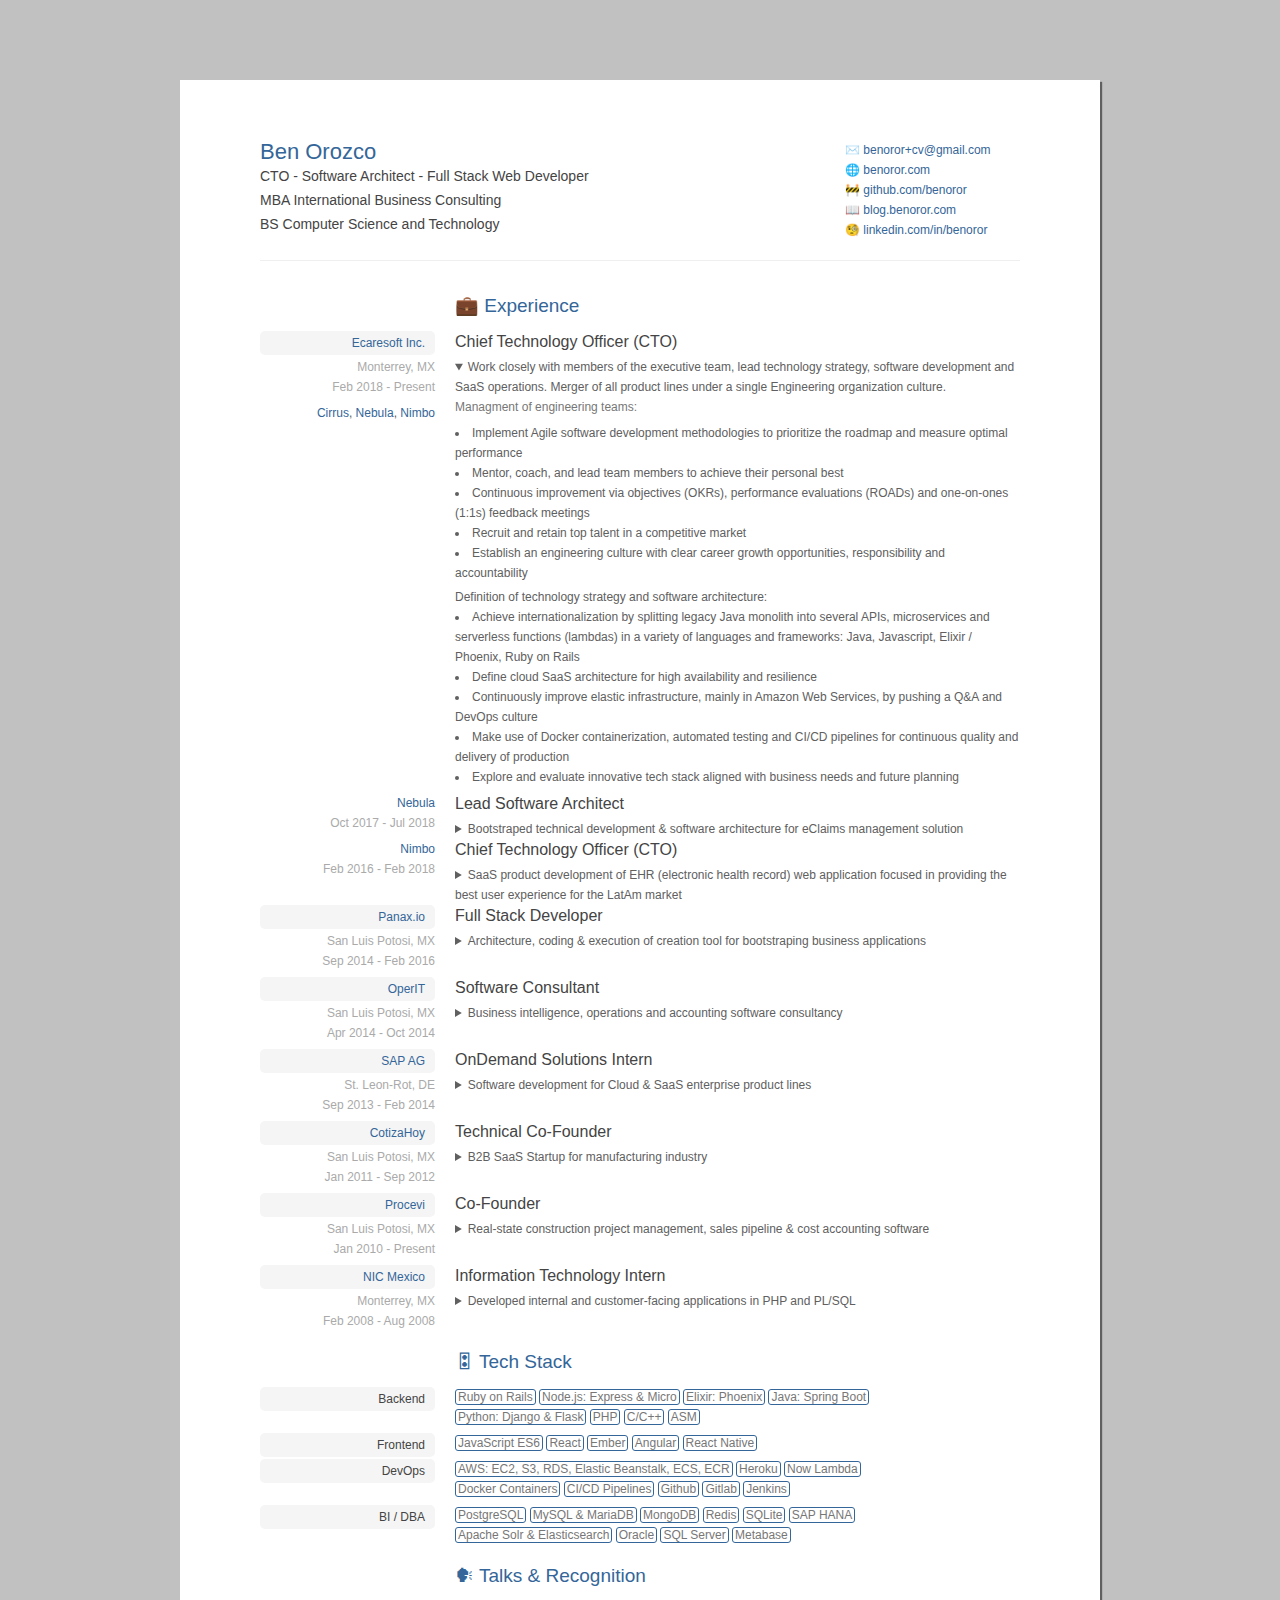
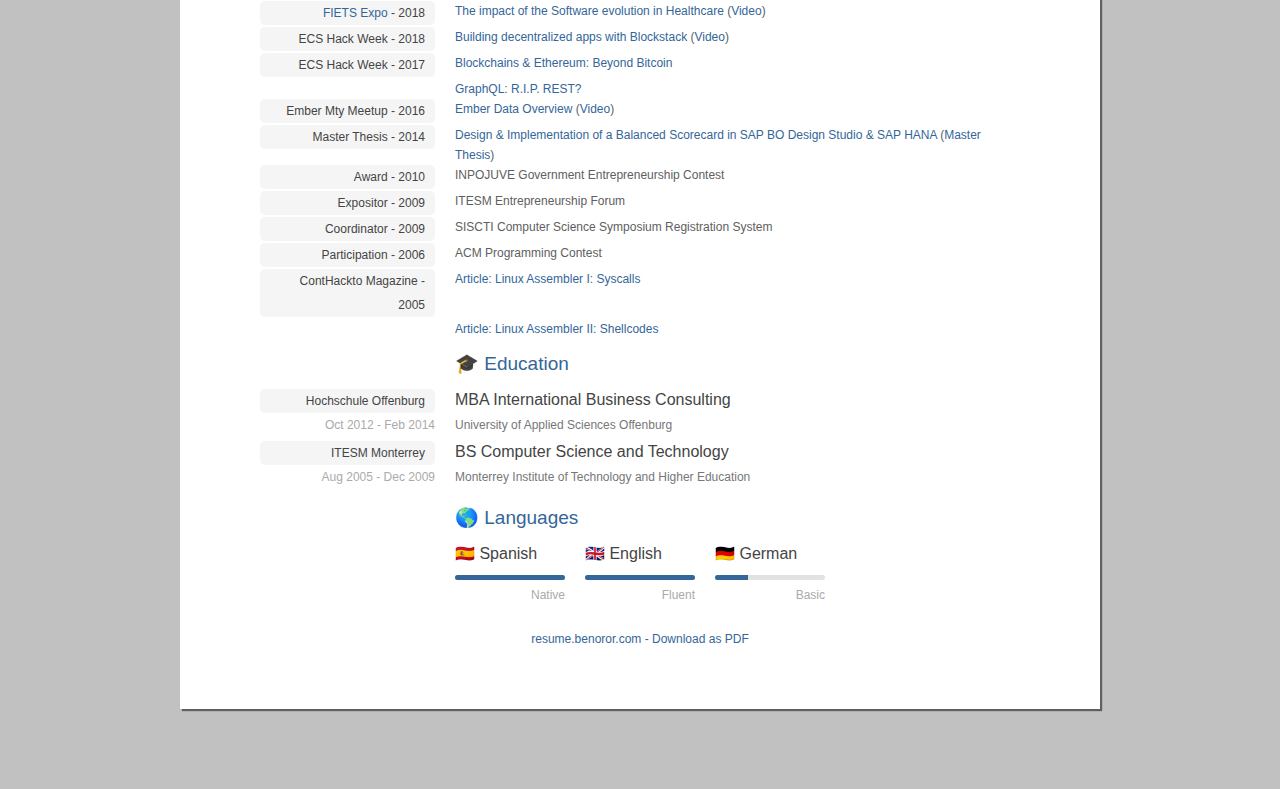
==== index.html @ 9b1556fb "Update: Add Tech Stack" ====
<!DOCTYPE html>
<html lang="en">
	<head>
		<meta charset="utf-8">
		<meta name="viewport" content="width=device-width, initial-scale=1, maximum-scale=1" />
		<meta name="Description" content="Ben Orozco Resume / CV - cv.benoror.com - benoror@gmail.com - BS Computer Science and Technology - MBA International Business Consulting" />
		<meta name="Keywords"    content="Ben Orozco Resume / CV - cv.benoror.com - benoror@gmail.com - BS Computer Science and Technology - MBA International Business Consulting" />
		<title>Ben Orozco</title>
		<link rel="shortcut icon" href="favicon.ico" />
		<link type="text/css" href="base.css" rel="stylesheet" media="all" />
		<link type="text/css" href="grid.css" rel="stylesheet" media="all" />
		<link type="text/css" href="layout.css" rel="stylesheet" media="all" />
    <link href="https://fonts.googleapis.com/css?family=Roboto" rel="stylesheet">
	</head>
	<body>
		<div class="wrap">
			<div class="content">
				<div class="row">
					<div class="span9">
						<h2 class="logo"> <a href="http://cv.benoror.com">Ben Orozco</a> </h2>
						<h5 class="logo">CTO - Software Architect - Full Stack Web Developer</h5>
						<h5 class="logo">MBA International Business Consulting </h5>
						<h5 class="logo">BS Computer Science and Technology</h5>
					</div>
					<div class="span3">
						<ul class="contact-info hide-on-phone fixed">
              <!--<li><span class="icon icon-map-marker"></span>Paseo Campestre 101, 78151 SLP, MX</li>-->
              <!--<li><span class="icon icon-bullhorn"></span><a href="tel:+52-444-113-5407">+52 (444) 113 5407</a></li>-->
              <li>✉️ <a href="mailto:benoror+cv@gmail.com">benoror+cv@gmail.com</a></li>
              <li>🌐 <a href="http://www.benoror.com">benoror.com</a></li>
              <!-- <li><span class="icon icon-facetime-video"></span><a href="skype:benoror86">benoror86</a></li> -->
              <li>🚧 <a href="https://github.com/benoror">github.com/benoror</a></li>
              <li>📖 <a href="http://blog.benoror.com">blog.benoror.com</a></li>
              <li>🧐 <a href="http://linkedin.com/in/benoror">linkedin.com/in/benoror</a></li>
              <!-- <li><span class="icon icon-play"></span><a href="https://www.livecoding.tv/benoror">livecoding.tv/benoror</a></li> -->
              <!-- <li><span class="icon icon-retweet"></span><a href="https://www.twitter.com/benoror">twitter.com/benoror</a></li> -->
						</ul>
					</div>
					<div class="span2">
						<!-- <img class="self-picture" src="Foto_CV_medium_BlueTie.jpg" alt="self-picture" /> -->
					</div>
				</div>
				<!-- <div class="row">
					<div class="span12">
						<h2 class="cv-profile">BS Computer Science engineer as web developer, database administration, business intelligence. SAP certified on SAP HANA and Cloud technologies. MBA in International Business Consulting. Entrepreneur on a handful of ideas into web apps, on my own or with partners. Experienced in construction project management for the residential market in México.</h2>
					</div>
				</div> -->

        <div class="hr hide-on-phone"></div>

				<!--
					PROFESSIONAL EXPERIENCE
				-->

				<div class="row">
					<div class="span3">&nbsp;</div>
					<div class="span9">
						<h3 class="cv-section-title">💼 Experience</h3>
					</div>
				</div>

        <div class="row">
          <div class="span3 cv-item-description">
            <h6><a href="http://www.ecaresoft.com/">Ecaresoft Inc.</a></h6>
            <p>
              <span class="mute">Monterrey, MX</span><br/>
              <span class="mute">Feb 2018 - Present</span><br/>
            </p>
            <a href="https://www.getcirrus.com/en">Cirrus</a>,
            <a href="https://www.usenebula.com/">Nebula</a>,
            <a href="http://www.nimbo-x.com/">Nimbo</a>
          </div>
          <div class="span9 cv-item-details">
            <h4>Chief Technology Officer (CTO)</h4>
            <details open>
              <summary>
                Work closely with members of the executive team, lead technology strategy, software development and SaaS operations.
                Merger of all product lines under a single Engineering organization culture.
              </summary>
              <p>
                Managment of engineering teams:
                <ul>
                  <li>Implement Agile software development methodologies to prioritize the roadmap and measure optimal performance</li>
                  <li>Mentor, coach, and lead team members to achieve their personal best</li>
                  <li>Continuous improvement via objectives (OKRs), performance evaluations (ROADs) and one-on-ones (1:1s) feedback meetings</li>
                  <li>Recruit and retain top talent in a competitive market</li>
                  <li>Establish an engineering culture with clear career growth opportunities, responsibility and accountability</li>
                </ul>
                Definition of technology strategy and software architecture:
                <ul>
                  <li>Achieve internationalization by splitting legacy Java monolith into several APIs, microservices and serverless functions (lambdas) in a variety of languages and frameworks: Java, Javascript, Elixir / Phoenix, Ruby on Rails</li>
                  <li>Define cloud SaaS architecture for high availability and resilience</li>
                  <li>Continuously improve elastic infrastructure, mainly in Amazon Web Services, by pushing a Q&A and DevOps culture</li>
                  <li>Make use of Docker containerization, automated testing and CI/CD pipelines for continuous quality and delivery of production</li>
                  <li>Explore and evaluate innovative tech stack aligned with business needs and future planning</li>
                </ul>
              </p>
            </details>
          </div>
        </div>

        <div class="row">
          <div class="span3 cv-item-description">
            <a href="https://www.usenebula.com/">Nebula</a><br/>
            <p>
              <span class="mute">Oct 2017 - Jul 2018</span><br/>
            </p>
          </div>
          <div class="span9 cv-item-details">
            <h4>Lead Software Architect</h4>
            <details>
              <summary>Bootstraped technical development & software architecture for eClaims management solution</summary>
              <p>
                <ul>
                  <li>Elixir / Phoenix development</li>
                  <li>Microservices oriented architecture</li>
                  <li>Amazon Web Services DevOps and infraestructure (Elastic Beanstalk)</li>
                </ul>
              </p>
            </details>
          </div>
        </div>

        <div class="row">
          <div class="span3 cv-item-description">
            <a href="http://www.nimbo-x.com/">Nimbo</a>
            <p>
              <span class="mute">Feb 2016 - Feb 2018</span><br/>
            </p>
          </div>
          <div class="span9 cv-item-details">
            <h4>Chief Technology Officer (CTO)</h4>
            <details>
              <summary>SaaS product development of EHR (electronic health record) web application focused in providing the best user experience for the LatAm market</summary>
              <p>
                <ul>
                  <li>Performant &amp; robust multi-client backend written in Ruby on Rails</li>
                  <li>UX-driven client-side frontend (SPA) written in EmberJS</li>
                  <li>Managing, growing, coaching the Development Team</li>
                  <ul>
                    <li>Agile development workflow &amp; best practices</li>
                    <li>Lean Kanban development methodology</li>
                    <li>Maintaining a high-energy, high-"cadence" environment in the dev team</li>
                  </ul>
                  <li>Software Architecture definition</li>
                  <ul>
                    <li>Defining and scaling software architecture &amp; tech stack.</li>
                    <li>Ensuring SaaS product availability/uptime</li>
                  </ul>
                  <li>Succesfully implemented &amp; deployed fault-tolerant API-based microservices</li>
                  <ul>
                    <li>Solr search optimization engine</li>
                    <li>Prescription drugs interactions engine based on Wolters Kluwer's Medi-Span®</li>
                    <li>AI prediction engine for diagnostics &amp; treatments based on Tensorflow</li>
                  </ul>
                </ul>
              </p>
            </details>
          </div>
        </div>

        <div class="row">
          <div class="span3 cv-item-description">
            <h6><a href="http://panax.io/">Panax.io</a></h6>
            <p>
              <span class="mute">San Luis Potosi, MX</span><br/>
              <span class="mute">Sep 2014 - Feb 2016</span>
            </p>
          </div>
          <div class="span9 cv-item-details">
            <h4>Full Stack Developer</h4>
            <details>
              <summary>Architecture, coding & execution of creation tool for bootstraping business applications</summary>
              <p>Architecture, coding & execution of JavaScript Application consuming PanaxDB underlying technology, using Express.js (Node.js) in the backend and AngularJS in the frontend, integrating diverse fullstack technologies.</p>
            </details>
          </div>
        </div>

				<div class="row">
					<div class="span3 cv-item-description">
						<h6><a href="http://www.servicesinit.com/">OperIT</a></h6>
						<p>
							<span class="mute">San Luis Potosi, MX</span><br/>
              <span class="mute">Apr 2014 - Oct 2014</span><br/>
						</p>
					</div>
					<div class="span9 cv-item-details">
						<h4>Software Consultant</h4>
            <details>
              <summary>Business intelligence, operations and accounting software consultancy</summary>
              <p>Worked with US companies to perform ETL & data migration processes, business intelligence, ERP management, software extensibility, audit, support & maintenance</p>
            </details>
					</div>
				</div>

				<div class="row">
					<div class="span3 cv-item-description">
						<h6><a href="http://www.sap.com/">SAP AG</a></h6>
						<p>
							<span class="mute">St. Leon-Rot, DE</span><br/>
              <span class="mute">Sep 2013 - Feb 2014</span><br/>
						</p>
					</div>
					<div class="span9 cv-item-details">
						<h4>OnDemand Solutions Intern</h4>
            <details>
              <summary>Software development for Cloud & SaaS enterprise product lines</summary>
              <p>Member of Supportability SCRUM team.</p>
              <p>Frontend and server-side (HANA) development with JavaScript. Also wrote MBA thesis on SAP BI tools.</p>
              <p>Certifications: SAP Certified Business Associate with SAP ERP 6.0 - Software Development on SAP HANA Cloud Platform - In-Memory Database Management</p>
            </details>
					</div>
				</div>

				<div class="row">
					<div class="span3 cv-item-description">
						<h6><a href="http://www.cotizahoy.com/">CotizaHoy</a></h6>
						<p>
              <span class="mute">San Luis Potosi, MX</span><br/>
              <span class="mute">Jan 2011 - Sep 2012</span><br/>
						</p>
					</div>
					<div class="span9 cv-item-details">
						<h4>Technical Co-Founder</h4>
            <details>
              <summary>B2B SaaS Startup for manufacturing industry</summary>
              <p>B2B quotation platform for the local industries, mainly steel & car manufacturing. Developed on RubyOnRails, MySQL database, Heroku cloud</p>
            </details>
					</div>
				</div>

				<div class="row">
					<div class="span3 cv-item-description">
						<h6><a href="http://www.procevi.com/">Procevi</a></h6>
						<p>
              <span class="mute">San Luis Potosi, MX</span><br/>
							<span class="mute">Jan 2010 - Present</span><br/>
						</p>
					</div>
					<div class="span9 cv-item-details">
						<h4>Co-Founder</h4>
            <details>
              <summary>Real-state construction project management, sales pipeline & cost accounting software</summary>
              <p>ERP development, digital marketing, construction project management, supply chain, controlling, mortgages counseling</p>
            </details>
					</div>
				</div>

				<div class="row">
					<div class="span3 cv-item-description">
						<h6><a href="http://www.nicmexico.mx/">NIC Mexico</a></h6>
						<p>
              <span class="mute">Monterrey, MX</span><br/>
							<span class="mute">Feb 2008 - Aug 2008</span><br/>
						</p>
					</div>
					<div class="span9 cv-item-details">
						<h4>Information Technology Intern</h4>
            <details>
              <summary>Developed internal and customer-facing applications in PHP and PL/SQL</summary>
              <p>Collaborating with IT team, developed internal and customer-facing applications with PHP and PL/SQL, working with a handful of databases (Oracle, MySQL) and supporting managers with useful business information</p>
            </details>
					</div>
				</div>


				<!--
					CERTIFICATIONS
				-->

				<!-- <div class="row"> -->
				<!--   <div class="span3">&nbsp;</div> -->
				<!--   <div class="span9"> -->
				<!--     <h3 class="cv-section-title">Certifications</h3> -->
				<!--   </div> -->
				<!-- </div> -->

				<!-- <div class="row"> -->
				<!--   <div class="span3 cv-item-description"> -->
				<!--     <h6>C_TERP10_65</h6> -->
				<!--   </div> -->
				<!--   <div class="span9 cv-item-details"> -->
				<!--     <h4>SAP Certified Business Associate with SAP ERP 6.0</h4> -->
				<!--   </div> -->
				<!-- </div> -->

				<!--<div class="row">
					<div class="span3 cv-item-description">
						<h6>SUITE_HANA</h6>
					</div>
					<div class="span9 cv-item-details">
						<h4>SAP Business Suite powered by SAP HANA</h4>
					</div>
				</div>-->

				<!-- <div class="row"> -->
				<!--   <div class="span3 cv-item-description"> -->
				<!--     <h6>HANA_DEV</h6> -->
				<!--   </div> -->
				<!--   <div class="span9 cv-item-details"> -->
				<!--     <h4>Software Development on SAP HANA</h4> -->
				<!--   </div> -->
				<!-- </div> -->
				<!-- <div class="row"> -->
				<!--   <div class="span3 cv-item-description"> -->
				<!--     <h6>HANA_CLOUD</h6> -->
				<!--   </div> -->
				<!--   <div class="span9 cv-item-details"> -->
				<!--     <h4>SAP HANA Cloud Platform</h4> -->
				<!--   </div> -->
				<!-- </div> -->
				<!-- <div class="row"> -->
				<!--   <div class="span3 cv-item-description"> -->
				<!--     <h6>INMEMORY_DB</h6> -->
				<!--   </div> -->
				<!--   <div class="span9 cv-item-details"> -->
				<!--     <h4>In-Memory Database Management</h4> -->
				<!--   </div> -->
				<!-- </div> -->

		<!--   </div> -->
		<!-- </div> -->
		<!-- <div class="wrap"> -->
		<!--   <div class="content"> -->

				<!--
					TECHNICAL SKILLS
				-->

				<div class="row">
					<div class="span3">&nbsp;</div>
					<div class="span9">
						<h3 class="cv-section-title">🎛 Tech Stack</h3>
					</div>
				</div>

				<div class="row">
					<div class="span3 cv-item-description">
						<h6>Backend</h6>
					</div>
					<div class="span9 cv-item-details">
						<p>
              <span class="highlight">Ruby on Rails</span>
              <span class="highlight">Node.js: Express &amp; Micro</span>
              <span class="highlight">Elixir: Phoenix</span>
              <span class="highlight">Java: Spring Boot</span>
              <br />
              <span class="highlight">Python: Django &amp; Flask</span>
              <span class="highlight">PHP</span>
              <span class="highlight">C/C++</span>
              <span class="highlight">ASM</span>
            </p>
					</div>
				</div>

				<div class="row">
					<div class="span3 cv-item-description">
						<h6>Frontend</h6>
					</div>
					<div class="span9 cv-item-details">
						<p>
              <span class="highlight">JavaScript ES6</span>
              <span class="highlight">React</span>
              <span class="highlight">Ember</span>
              <span class="highlight">Angular</span>
              <span class="highlight">React Native</span>
            </p>
					</div>
				</div>

				<div class="row">
					<div class="span3 cv-item-description">
						<h6>DevOps</h6>
					</div>
					<div class="span9 cv-item-details">
						<p>
              <span class="highlight">AWS: EC2, S3, RDS, Elastic Beanstalk, ECS, ECR</span>
              <span class="highlight">Heroku</span>
              <span class="highlight">Now Lambda</span>
              <br />
              <span class="highlight">Docker Containers</span>
              <span class="highlight">CI/CD Pipelines</span>
              <span class="highlight">Github</span>
              <span class="highlight">Gitlab</span>
              <span class="highlight">Jenkins</span>
            </p>
					</div>
				</div>

				<div class="row">
					<div class="span3 cv-item-description">
						<h6>BI / DBA</h6>
					</div>
					<div class="span9 cv-item-details">
						<p>
              <span class="highlight">PostgreSQL</span>
              <span class="highlight">MySQL &amp; MariaDB</span>
              <span class="highlight">MongoDB</span>
              <span class="highlight">Redis</span>
              <span class="highlight">SQLite</span>
              <span class="highlight">SAP HANA</span>
              <br />
              <span class="highlight">Apache Solr &amp; Elasticsearch</span>
              <span class="highlight">Oracle</span>
              <span class="highlight">SQL Server</span>
              <span class="highlight">Metabase</span>
            </p>
					</div>
				</div>


				<!-- <div class="row ">
					<div class="span3">&nbsp;</div>
					<div class="span9">
						<br />
						<h3 class="cv-section-title">Skills</h3>
					</div>
				</div>

				<div class="row">
					<div class="span3 cv-item-description">
						<h6>OSes</h6>
					</div>
					<div class="span9">
						<span class="highlight">Windows</span>
						<span class="highlight">Linux</span>
						<span class="highlight">OS X</span>
						<span class="highlight">BSD</span>
						<span class="highlight">Android</span>
						<span class="highlight">iOS</span>
					</div>
				</div>
				<div class="row">
					<div class="span3 cv-item-description">
						<h6>XML</h6>
					</div>
					<div class="span9">
						<span class="highlight">XPath</span>
						<span class="highlight">XSLT</span>
						<span class="highlight">XSD</span>
						<span class="highlight">XQuery</span>
					</div>
				</div>
				<div class="row">
					<div class="span3 cv-item-description">
						<h6>Tools</h6>
					</div>
					<div class="span9">
						<span class="highlight">Git</span>
						<span class="highlight">Vim</span>
						<span class="highlight">Sublime</span>
						<span class="highlight">Eclipse</span>
						<span class="highlight">Visual.NET</span>
						<span class="highlight">JUnit</span>
						<span class="highlight">JIRA</span>
					</div>
				</div>
				<div class="row">
					<div class="span3 cv-item-description">
						<h6>SAP</h6>
					</div>
					<div class="span9">
						<span class="highlight">ERP ECC 6.0</span>
						<span class="highlight">HANA</span>
						<span class="highlight">BusinessObjects BI</span>
						<span class="highlight">Business ByDesign</span>
					</div>
				</div>
				<div class="row">
					<div class="span3 cv-item-description">
						<h6>Paradigms</h6>
					</div>
					<div class="span9">
						<span class="highlight">SCRUM</span>
						<span class="highlight">Agile</span>
						<span class="highlight">TDD</span>
						<span class="highlight">BDD</span>
						<span class="highlight">CI</span>
						<span class="highlight">MVC</span>
					</div>
				</div>
				<div class="row">
					<div class="span3 cv-item-description">
						<h6>Other<span3h6>
					</div>
					<div class="span9">
						<span class="highlight">Microsoft Office</span>
						<span class="highlight">Google Apps Scripts</span>
						<span class="highlight">Github</span>
						<span class="highlight">VMWare</span>
						<span class="highlight">Apache</span>
						<span class="highlight">DNS</span>
					</div>
				</div> -->

				<!--
					PORTFOLIO
				-->

				<!-- <div class="row"> -->
				<!--   <div class="span3">&nbsp;</div> -->
				<!--   <div class="span9"> -->
				<!--     <h3 class="cv-section-title">Portfolio</h3> -->
				<!--   </div> -->
				<!-- </div> -->

				<!-- <div class="row"> -->
				<!--   <div class="span3 cv-item-description"> -->
				<!--     <h6>procevi.com - 2011 - 2016</h6> -->
				<!--   </div> -->
				<!--   <div class="span9"> -->
        <!--                                   <span>ERP for financial & project management<br/></span> -->
        <!--                                   <span>Real estate advertising website and Google Apps setup<br/></span> -->
        <!--                                   <span>Landing pages for housing & development projects<br/></span> -->
				<!--   </div> -->
				<!-- </div> -->

				<!-- <div class="row"> -->
				<!--   <div class="span3 cv-item-description"> -->
				<!--     <h6>Panax UI - 2015</h6> -->
				<!--   </div> -->
				<!--   <div class="span9"> -->
				<!--     <span>Full-stack ERP tool written in JavaScript (Node.js, AngularJS), XML (XPath, XSLT), HTML5, CSS. Developed using a Agile SCRUM, integrated with unit tests, versioned with Git.</span> -->
				<!--   </div> -->
				<!-- </div> -->

        <!-- <div class="row"> -->
        <!--   <div class="span3 cv-item-description"> -->
        <!--     <h6>HANA Supportability - 2014</h6> -->
        <!--   </div> -->
        <!--   <div class="span9"> -->
        <!--     <span>Server-side application to provide web services, persistence and data analysis capabilities for reporting incidents, logs and exceptions of HANA applications such as SAP Business Transparency app for Apple® iPad®. Developed in Javascript and SAP HANA in-memory column-based database using a test-driven approach</span> -->
        <!--   </div> -->
        <!-- </div> -->

				<!-- <div class="row"> -->
				<!--   <div class="span3 cv-item-description"> -->
				<!--     <h6>store_4x4supplies - 2010</h6> -->
				<!--   </div> -->
				<!--   <div class="span9"> -->
				<!--     <span>Inventory store management system developed in Ruby on Rails</span> -->
				<!--   </div> -->
				<!-- </div> -->

				<!-- <div class="row"> -->
				<!--   <div class="span3 cv-item-description"> -->
				<!--     <h6>tickets_pension - 2010</h6> -->
				<!--   </div> -->
				<!--   <div class="span9"> -->
				<!--     <span>Parking management and CCTV system developed in VB.net</span> -->
				<!--   </div> -->
				<!-- </div> -->

				<!-- <div class="row"> -->
				<!--   <div class="span3 cv-item-description"> -->
				<!--     <h6>siscti.com - 2009</h6> -->
				<!--   </div> -->
				<!--   <div class="span9"> -->
				<!--     <span>SISCTI assistant registration web app developed in PHP and Ruby on Rails</span> -->
				<!--   </div> -->
				<!-- </div> -->

				<!-- <div class="row"> -->
				<!--   <div class="span3 cv-item-description"> -->
				<!--     <h6>tutoratr.com - 2008</h6> -->
				<!--   </div> -->
				<!--   <div class="span9"> -->
				<!--     <span>Tutor ranking website for Mexican universities developed in PHP and Ruby on Rails</span> -->
				<!--   </div> -->
				<!-- </div> -->

				<!-- <div class="row"> -->
				<!--   <div class="span3 cv-item-description"> -->
				<!--     <h6>factura_salk - 2006</h6> -->
				<!--   </div> -->
				<!--   <div class="span9"> -->
				<!--     <span>Gas span3 invoicing system developed in Visual Basic</span> -->
				<!--   </div> -->
				<!-- </div> -->

				<!-- <div class="row"> -->
				<!--   <div class="span3 cv-item-description"> -->
				<!--     <h6>@rkanoid - 2005</h6> -->
				<!--   </div> -->
				<!--   <div class="span9"> -->
				<!--     <span>Nintendo Gameboy Advance Game Developed in C with custom libraries</span> -->
				<!--   </div> -->
				<!-- </div> -->

				<!--
					Recognition
				-->

				<div class="row">
					<div class="span3">&nbsp;</div>
					<div class="span9">
						<h3 class="cv-section-title">🗣 Talks & Recognition</h3>
					</div>
				</div>

				<div class="row">
					<div class="span3 cv-item-description">
            <h6><a href="http://fiets.mx/">FIETS Expo</a> - 2018</h6>
					</div>
					<div class="span9">
            <a href="https://docs.google.com/presentation/d/1FXGuXHmGeYZS_PDIT9KlvQVDfr6AhLkifOqBvlaoXw8/edit?usp=sharing">The impact of the Software evolution in Healthcare</a>
            (<a href="https://youtu.be/OJasOQlvGYs">Video</a>)
					</div>
				</div>
				<div class="row">
					<div class="span3 cv-item-description">
						<h6>ECS Hack Week - 2018</h6>
					</div>
					<div class="span9">
            <a href="https://docs.google.com/presentation/d/1y3mQibLNdGeQsAWcNJAYusNreznbPwYd0Tk7lnudY94/edit?usp=sharing">Building decentralized apps with Blockstack</a>
            (<a href="https://youtu.be/YoYJ6-mudtk">Video</a>)
					</div>
				</div>
				<div class="row">
					<div class="span3 cv-item-description">
						<h6>ECS Hack Week - 2017</h6>
					</div>
					<div class="span9">
						<a href="https://slides.com/benoror/hw2017-blockchain">Blockchains & Ethereum: Beyond Bitcoin</a>
					</div>
				</div>
				<div class="row">
					<div class="span3 cv-item-description">
            &nbsp;
					</div>
					<div class="span9">
						<a href="https://slides.com/benoror/hw2017-graphql">GraphQL: R.I.P. REST?</a>
					</div>
				</div>
				<div class="row">
					<div class="span3 cv-item-description">
						<h6>Ember Mty Meetup - 2016</h6>
					</div>
					<div class="span9">
            <a href="https://slides.com/benoror/ember-data">Ember Data Overview</a>
            (<a href="https://www.youtube.com/watch?v=gl45TXtd5wI">Video</a>)
					</div>
				</div>
				<div class="row">
					<div class="span3 cv-item-description">
						<h6>Master Thesis - 2014</h6>
					</div>
					<div class="span9">
						<a href="https://drive.google.com/file/d/0B3AnMIJ-uw0-anRrUW01VEFKWlU/view?usp=sharing">Design & Implementation of a Balanced Scorecard in SAP BO Design Studio & SAP HANA</a>
						(<a href="https://drive.google.com/file/d/0B3AnMIJ-uw0-TG5wclVUSUVMNjA/view?usp=sharing">Master Thesis</a>)
					</div>
				</div>
				<div class="row">
					<div class="span3 cv-item-description">
						<h6>Award - 2010</h6>
					</div>
					<div class="span9">
						<span>INPOJUVE Government Entrepreneurship Contest</span>
					</div>
				</div>
				<div class="row">
					<div class="span3 cv-item-description">
						<h6>Expositor - 2009</h6>
					</div>
					<div class="span9">
						<span>ITESM Entrepreneurship Forum</span>
					</div>
				</div>
				<div class="row">
					<div class="span3 cv-item-description">
						<h6>Coordinator - 2009</h6>
					</div>
					<div class="span9">
						<span>SISCTI Computer Science Symposium Registration System</span>
					</div>
				</div>
				<div class="row">
					<div class="span3 cv-item-description">
						<h6>Participation - 2006</h6>
					</div>
					<div class="span9">
						<span>ACM Programming Contest</span>
					</div>
				</div>
				<div class="row">
					<div class="span3 cv-item-description">
						<h6>ContHackto Magazine - 2005</h6>
					</div>
					<div class="span9">
            <span><a href="https://github.com/benoror/conthackto/blob/master/Conthackto_Num1_PDF/8-9%20LINUX.pdf">Article: Linux Assembler I: Syscalls</a></span>
					</div>
				</div>
				<div class="row">
					<div class="span3 cv-item-description">
            &nbsp;
					</div>
					<div class="span9">
            <span><a href="https://github.com/benoror/conthackto/blob/master/contHACKto%20No3%20Ene%202006%20-%20Creaci%C3%B3n%20de%20Shellcodes%20bajo%20Linux.pdf">Article: Linux Assembler II: Shellcodes</a></span>
					</div>
				</div>

				<!--
					EDUCATION BACKGROUND
				-->

				<div class="row">
					<div class="span3">&nbsp;</div>
					<div class="span9">
						<h3 class="cv-section-title">🎓 Education</h3>
					</div>
				</div>

				<div class="row">
					<div class="span3 cv-item-description">
						<h6>Hochschule Offenburg</h6>
						<p>
							<span class="mute">Oct 2012 - Feb 2014</span>
						</p>
					</div>
					<div class="span9 cv-item-details">
						<h4>MBA International Business Consulting</h4>
						<p>University of Applied Sciences Offenburg</p>
					</div>
				</div>
				<div class="row">
					<div class="span3 cv-item-description">
						<h6>ITESM Monterrey</h6>
						<p>
							<span class="mute">Aug 2005 - Dec 2009</span>
						</p>
					</div>
					<div class="span9 cv-item-details">
						<h4>BS Computer Science and Technology</h4>
						<p>Monterrey Institute of Technology and Higher Education</p>
					</div>
				</div>
				<!-- <div class="row">
					<div class="span3 cv-item-description">
						<h6>ITESM San Luis Potosi, MX</h6>
						<p>
							<span class="mute">08.2002 - 05.2005</span>
						</p>
					</div>
					<div class="span9 cv-item-details">
						<h4>Bilingual High School</h4>
						<p>Monterrey Institute of Technology and Higher Education</p>
					</div>
				</div> -->

				<!--
					LANGUAGES
				-->

				<div class="row">
					<div class="span3">&nbsp;</div>
					<div class="span9">
						<h3 class="cv-section-title">🌎 Languages</h3>
					</div>
				</div>
				<div class="row">
					<div class="span3">&nbsp;</div>
					<div class="span9">
						<div class="row">
							<div class="span2 skill">
								<h4>🇪🇸 Spanish</h4>
								<div class="level"><span class="l-10"></span></div>
								<p>Native</p>
							</div>
							<div class="span2 skill">
								<h4>🇬🇧 English</h4>
								<div class="level"><span class="l-10"></span></div>
								<p>Fluent</p>
							</div>
							<div class="span2 skill">
								<h4>🇩🇪 German</h4>
								<div class="level"><span class="l-3"></span></div>
								<p>Basic</p>
							</div>
						</div>
					</div>
				</div>

				<!--
					Personal Competences
				-->

				<!-- <div class="row"> -->
				<!--   <div class="span3">&nbsp;</div> -->
				<!--   <div class="span9"> -->
				<!--     <h3 class="cv-section-title">Personal</h3> -->
				<!--   </div> -->
				<!-- </div> -->

				<!-- <div class="row"> -->
				<!--   <div class="span3 cv-item-description"> -->
				<!--     <h6>Skills</h6> -->
				<!--   </div> -->
				<!--   <div class="span9"> -->
				<!--     <span>Autodidact. Multicultural. Self-organized. Schedule-oriented. Teamworker.</span> -->
				<!--   </div> -->
				<!-- </div> -->
				<!-- <div class="row"> -->
				<!--   <div class="span3 cv-item-description"> -->
				<!--     <h6>Interests</h6> -->
				<!--   </div> -->
				<!--   <div class="span9"> -->
				<!--     <span> -->
				<!--       <ul class="unstyled"> -->
				<!--         <li>Technology, Entrepreneurship, Stoicism</li> -->
				<!--         <li>Arts: Video Games, Reading, Films &amp; Music</li> -->
				<!--         <li>Sports: Padel, Motorsports, Jogging</li> -->
				<!--       </ul> -->
				<!--     </span> -->
				<!--   </div> -->
				<!-- </div> -->

				<!-- <div class="hr text-center"> -->
				<div class="text-center">
          <br/>
					<a href="http://resume.benoror.com/">resume.benoror.com</a>
					<span class="hide-print"> - <a href="http://resume.benoror.com/Resume_Benjamin_Orozco.pdf">Download as PDF</a>
          </span>
				</div>

			</div>
		</div>

    <script>
      // Set up before/after handlers
      var beforePrint = function() {
        var details = document.getElementsByTagName("details");
        Array.prototype.slice.call(details).forEach(function(element) {
          element.setAttribute('open', '');
        });
      };
      var afterPrint = function() {
        var details = document.getElementsByTagName("details");
        Array.prototype.slice.call(details).forEach(function(element) {
          element.removeAttribute('open');
        });
      };

      /*
      // Webkit
      if (window.matchMedia) {
          var mediaQueryList = window.matchMedia('print');
          mediaQueryList.addListener(function(mql) {
              if (mql.matches) {
                  beforePrint();
              } else {
                  afterPrint();
              }
          });
      }

      // IE, Firefox
      window.onbeforeprint = beforePrint;
      window.onafterprint = afterPrint;
      */
    </script>
	</body>
</html>
---- base.css ----
html,body,div,span,applet,object,iframe,h1,h2,h3,h4,h5,h6,p,blockquote,pre,a,abbr,acronym,address,big,cite,code,del,dfn,em,img,ins,kbd,q,s,samp,small,strike,strong,sub,sup,tt,var,b,u,i,center,dl,dt,dd,ol,ul,li,fieldset,form,label,legend,table,caption,tbody,tfoot,thead,tr,th,td,article,aside,canvas,details,embed,figure,figcaption,footer,header,hgroup,menu,nav,output,ruby,section,summary,time,mark,audio,video {
border:0;
font-size:100%;
font:inherit;
vertical-align:baseline;
margin:0;
padding:0;
}

article,aside,details,figcaption,figure,footer,header,hgroup,menu,nav,section {
display:block;
}

body {
-webkit-font-smoothing:antialiased;
-webkit-text-size-adjust:100%;
-ms-text-size-adjust:100%;
background:#c1c1c1;
color:#606060;
font:12px Arial,sans-serif;
font-weight:300;
line-height:20px;
}

ol,ul {
list-style:none;
}

blockquote,q {
quotes:none;
}

blockquote:before,blockquote:after,q:before,q:after {
content:none;
}

table {
background-color:transparent;
border-collapse:collapse;
border-spacing:0;
width:100%;
margin-bottom:20px;
}

html {
font-size:100%;
overflow-y:scroll;
}

h1,h2,h3,h4,h5,h6 {
color:#444;
font-family:'Open Sans',Arial,sans-serif;
font-weight:400;
}

h1 a,h2 a,h3 a,h4 a,h5 a,h6 a {
font-weight:inherit;
}

h1 {
font-size:28px;
line-height:50px;
margin-bottom:14px;
}

h2 {
font-size:22px;
line-height:40px;
margin-bottom:10px;
}

h3 {
font-size:18px;
line-height:34px;
margin-bottom:8px;
}

h4 {
font-size:16px;
line-height:30px;
margin-bottom:4px;
}

h5 {
font-size:14px;
line-height:24px;
}

h6 {
font-size:12px;
line-height:21px;
}

p {
margin-bottom:6px;
color: #777;
}

strong {
font-weight:700;
color:#333;
}

small {
font-size:90%;
}

sub {
vertical-align:sub;
font-size:10px;
}

sup {
vertical-align:super;
font-size:10px;
}

abbr[title] {
border-bottom:1px dotted #999;
cursor:help;
}

address {
display:block;
margin-bottom:20px;
}

blockquote span {
display:block;
color:#999;
margin-top:5px;
}

blockquote span:before {
content:'\2013 \00A0';
}

hr {
border:solid #efefef;
height:0;
border-width:1px 0 0;
margin:30px 0;
}

code,pre {
font-family:Monaco,Menlo,Consolas,"Courier New",monospace;
-webkit-border-radius:3px;
-moz-border-radius:3px;
border-radius:3px;
}

code {
background-color:#f7f7f7;
border:1px solid #e1e1e8;
color:#d14;
padding:1px 4px;
}

pre {
display:block;
white-space:pre;
background-color:#f7f7f7;
border:1px solid #e1e1e8;
margin-bottom:20px;
overflow-x:auto;
padding:20px;
}

.hr {
border-top:1px solid #efefef;
margin:20px 0;
}

.text-left {
text-align:left;
}

.text-right {
text-align:right;
}

.text-center {
text-align:center;
}

.text-highlight {
background-color:#D5EDF8;
color:#111;
padding:1px 5px;
}

.text-highlight2 {
background-color:#FFF6BF;
color:#111;
padding:1px 5px;
}

.text-uppercase {
text-transform:uppercase;
}

.mute {
color:#aaa;
}

a,a:visited {
color:#346699;
text-decoration:none;
outline:0;
}

a:hover,a:focus {
text-decoration:underline;
}

ul,ol {
margin-bottom:4px;
list-style-position:inside;
}

ul ul,ul ol,ol ol,ol ul {
margin-left:30px;
margin-bottom:0;
}

ul {
list-style-type:disc;
}

ol {
list-style-type:decimal;
}

ul.unstyled {
list-style-type:none;
}

.ie7 ul.unstyled {
list-style-position:outside;
}

ul.square {
list-style-type:square;
}

ul.circle {
list-style-type:circle;
}

ul.checklist {
list-style-image:url(images/bg-checklist.png);
}

img {
-ms-interpolation-mode:bicubic;
border:0;
}

.img-align-left {
float:left;
margin:5px 10px 0 0;
}

.img-align-right {
float:right;
margin:5px 0 0 10px;
}

caption {
text-align:center;
font-weight:700;
margin:20px 0;
}

table th,table td {
text-align:left;
vertical-align:top;
border-top:1px solid #efefef;
padding:8px;
}

table th {
font-weight:700;
border-top:0;
}

table thead th {
vertical-align:bottom;
}

.table-bordered {
border:1px solid #efefef;
border-collapse:separate;
border-left:0;
}

.table-bordered th,.table-bordered td {
border-left:1px solid #efefef;
}

.table-bordered caption+thead tr:first-child th,.table-bordered caption+tbody tr:first-child th,.table-bordered caption+tbody tr:first-child td,.table-bordered colgroup+thead tr:first-child th,.table-bordered colgroup+tbody tr:first-child th,.table-bordered colgroup+tbody tr:first-child td,.table-bordered thead:first-child tr:first-child th,.table-bordered tbody:first-child tr:first-child th,.table-bordered tbody:first-child tr:first-child td {
border-top:none;
}

.table-condensed th,.table-condensed td {
padding:4px 8px;
}

.table-striped tbody tr:nth-child(odd) td,.table-striped tbody tr:nth-child(odd) th {
background-color:#f9f9f9;
}

.btn {
display:inline-block;
cursor:pointer;
line-height:18px;
text-decoration:none;
outline:0;
-webkit-border-radius:3px;
-moz-border-radius:3px;
border-radius:3px;
-webkit-box-shadow:inset 1px 0 0 rgba(255,255,255,.2);
-moz-box-shadow:inset 1px 0 0 rgba(255,255,255,.2);
box-shadow:inset 0 1px 0 rgba(255,255,255,.2);
border:1px solid #ddd;
background-color:#F7F7F7;
background-image:linear-gradient(bottom,#F7F7F70%,#FFF100%);
color:#444;
text-shadow:1px 1px 0 #fff;
filter:dropshadow(color=#fff,offx=1,offy=1);
margin:0 5px 20px 0;
padding:6px 12px;
}

.btn:active {
-webkit-box-shadow:inset 0 1px 2px 0 rgba(0,0,0,0.05);
box-shadow:inset 0 1px 2px 0 rgba(0,0,0,0.05);
}

a.btn {
text-decoration:none;
}

.btn-large {
font-size:14px;
padding:7px 14px;
}

.btn i,.btn-large i {
float:left;
margin:2px 8px 0 -4px;
}

.btn-white {
border:1px solid #ddd;
background-color:#F7F7F7;
background-image:linear-gradient(bottom,#F7F7F70%,#FFF100%);
color:#444;
text-shadow:1px 1px 0 #fff;
filter:dropshadow(color=#fff,offx=1,offy=1);
}

.btn-black {
border:1px solid #464646;
background-color:#464646;
background-image:linear-gradient(bottom,#4646460%,#656565100%);
color:#fff;
text-shadow:1px -1px 0 #444;
filter:dropshadow(color=#4444,offx=1,offy=1);
}

.btn-black:hover {
background:#535353;
}

.btn-blue {
border:1px solid #1f70ad;
background-color:#2778C8;
background-image:linear-gradient(bottom,#2778C80%,#2B8EC7100%);
color:#fff;
text-shadow:1px -1px 0 #1c6396;
filter:dropshadow(color=#1c6396,offx=1,offy=1);
}

.btn-blue:hover {
background:#287fc8;
}

.btn-red {
border:1px solid #b23730;
background-color:#C74039;
background-image:linear-gradient(bottom,#C740390%,#E35752100%);
color:#fff;
text-shadow:1px -1px 0 #a43b37;
filter:dropshadow(color=#a43b37,offx=1,offy=1);
}

.btn-red:hover {
background:#ce4640;
}

.btn-green {
border:1px solid #819633;
background-color:#8DA046;
background-image:linear-gradient(bottom,#8DA0460%,#A3B951100%);
color:#fff;
text-shadow:1px -1px 0 #77873b;
filter:dropshadow(color=#77873b,offx=1,offy=1);
}

.btn-green:hover {
background:#93a749;
}

.icon,.icon-white {
display:inline-block;
width:14px;
height:14px;
line-height:14px;
vertical-align:middle;
background-position:14px 14px;
background-repeat:no-repeat;
margin-right:4px;
}

.icon {
background-image:url(images/bg-glyphicons-halflings.png);
opacity:0.8;
}

.icon-white {
background-image:url(images/bg-glyphicons-halflings-white.png);
opacity:1;
}

.icon-glass {
background-position:0 0;
}

.icon-music {
background-position:-24px 0;
}

.icon-search {
background-position:-48px 0;
}

.icon-envelope {
background-position:-72px 0;
}

.icon-heart {
background-position:-96px 0;
}

.icon-star {
background-position:-120px 0;
}

.icon-star-empty {
background-position:-144px 0;
}

.icon-user {
background-position:-168px 0;
}

.icon-film {
background-position:-192px 0;
}

.icon-th-large {
background-position:-216px 0;
}

.icon-th {
background-position:-240px 0;
}

.icon-th-list {
background-position:-264px 0;
}

.icon-ok {
background-position:-288px 0;
}

.icon-remove {
background-position:-312px 0;
}

.icon-zoom-in {
background-position:-336px 0;
}

.icon-zoom-out {
background-position:-360px 0;
}

.icon-off {
background-position:-384px 0;
}

.icon-signal {
background-position:-408px 0;
}

.icon-cog {
background-position:-432px 0;
}

.icon-trash {
background-position:-456px 0;
}

.icon-home {
background-position:0 -24px;
}

.icon-file {
background-position:-24px -24px;
}

.icon-time {
background-position:-48px -24px;
}

.icon-road {
background-position:-72px -24px;
}

.icon-download-alt {
background-position:-96px -24px;
}

.icon-download {
background-position:-120px -24px;
}

.icon-upload {
background-position:-144px -24px;
}

.icon-inbox {
background-position:-168px -24px;
}

.icon-play-circle {
background-position:-192px -24px;
}

.icon-repeat {
background-position:-216px -24px;
}

.icon-refresh {
background-position:-240px -24px;
}

.icon-list-alt {
background-position:-264px -24px;
}

.icon-lock {
background-position:-287px -24px;
}

.icon-flag {
background-position:-312px -24px;
}

.icon-headphones {
background-position:-336px -24px;
}

.icon-volume-off {
background-position:-360px -24px;
}

.icon-volume-down {
background-position:-384px -24px;
}

.icon-volume-up {
background-position:-408px -24px;
}

.icon-qrcode {
background-position:-432px -24px;
}

.icon-barcode {
background-position:-456px -24px;
}

.icon-tag {
background-position:0 -48px;
}

.icon-tags {
background-position:-25px -48px;
}

.icon-book {
background-position:-48px -48px;
}

.icon-bookmark {
background-position:-72px -48px;
}

.icon-print {
background-position:-96px -48px;
}

.icon-camera {
background-position:-120px -48px;
}

.icon-font {
background-position:-144px -48px;
}

.icon-bold {
background-position:-167px -48px;
}

.icon-italic {
background-position:-192px -48px;
}

.icon-text-height {
background-position:-216px -48px;
}

.icon-text-width {
background-position:-240px -48px;
}

.icon-align-left {
background-position:-264px -48px;
}

.icon-align-center {
background-position:-288px -48px;
}

.icon-align-right {
background-position:-312px -48px;
}

.icon-align-justify {
background-position:-336px -48px;
}

.icon-list {
background-position:-360px -48px;
}

.icon-indent-left {
background-position:-384px -48px;
}

.icon-indent-right {
background-position:-408px -48px;
}

.icon-facetime-video {
background-position:-432px -48px;
}

.icon-picture {
background-position:-456px -48px;
}

.icon-pencil {
background-position:0 -72px;
}

.icon-map-marker {
background-position:-24px -72px;
}

.icon-adjust {
background-position:-48px -72px;
}

.icon-tint {
background-position:-72px -72px;
}

.icon-edit {
background-position:-96px -72px;
}

.icon-share {
background-position:-120px -72px;
}

.icon-check {
background-position:-144px -72px;
}

.icon-move {
background-position:-168px -72px;
}

.icon-step-backward {
background-position:-192px -72px;
}

.icon-fast-backward {
background-position:-216px -72px;
}

.icon-backward {
background-position:-240px -72px;
}

.icon-play {
background-position:-264px -72px;
}

.icon-pause {
background-position:-288px -72px;
}

.icon-stop {
background-position:-312px -72px;
}

.icon-forward {
background-position:-336px -72px;
}

.icon-fast-forward {
background-position:-360px -72px;
}

.icon-step-forward {
background-position:-384px -72px;
}

.icon-eject {
background-position:-408px -72px;
}

.icon-chevron-left {
background-position:-432px -72px;
}

.icon-chevron-right {
background-position:-456px -72px;
}

.icon-plus-sign {
background-position:0 -96px;
}

.icon-minus-sign {
background-position:-24px -96px;
}

.icon-remove-sign {
background-position:-48px -96px;
}

.icon-ok-sign {
background-position:-72px -96px;
}

.icon-question-sign {
background-position:-96px -96px;
}

.icon-info-sign {
background-position:-120px -96px;
}

.icon-screenshot {
background-position:-144px -96px;
}

.icon-remove-circle {
background-position:-168px -96px;
}

.icon-ok-circle {
background-position:-192px -96px;
}

.icon-ban-circle {
background-position:-216px -96px;
}

.icon-arrow-left {
background-position:-240px -96px;
}

.icon-arrow-right {
background-position:-264px -96px;
}

.icon-arrow-up {
background-position:-289px -96px;
}

.icon-arrow-down {
background-position:-312px -96px;
}

.icon-share-alt {
background-position:-336px -96px;
}

.icon-resize-full {
background-position:-360px -96px;
}

.icon-resize-small {
background-position:-384px -96px;
}

.icon-plus {
background-position:-408px -96px;
}

.icon-minus {
background-position:-433px -96px;
}

.icon-asterisk {
background-position:-456px -96px;
}

.icon-exclamation-sign {
background-position:0 -120px;
}

.icon-gift {
background-position:-24px -120px;
}

.icon-leaf {
background-position:-48px -120px;
}

.icon-fire {
background-position:-72px -120px;
}

.icon-eye-open {
background-position:-96px -120px;
}

.icon-eye-close {
background-position:-120px -120px;
}

.icon-warning-sign {
background-position:-144px -120px;
}

.icon-plane {
background-position:-168px -120px;
}

.icon-calendar {
background-position:-192px -120px;
}

.icon-random {
background-position:-216px -120px;
}

.icon-comment {
background-position:-240px -120px;
}

.icon-magnet {
background-position:-264px -120px;
}

.icon-chevron-up {
background-position:-288px -120px;
}

.icon-chevron-down {
background-position:-313px -119px;
}

.icon-retweet {
background-position:-336px -120px;
}

.icon-shopping-cart {
background-position:-360px -120px;
}

.icon-folder-close {
background-position:-384px -120px;
}

.icon-folder-open {
background-position:-408px -120px;
}

.icon-resize-vertical {
background-position:-432px -119px;
}

.icon-resize-horizontal {
background-position:-456px -118px;
}

.icon-hdd {
background-position:0 -144px;
}

.icon-bullhorn {
background-position:-24px -144px;
}

.icon-bell {
background-position:-48px -144px;
}

.icon-certificate {
background-position:-72px -144px;
}

.icon-thumbs-up {
background-position:-96px -144px;
}

.icon-thumbs-down {
background-position:-120px -144px;
}

.icon-hand-right {
background-position:-144px -144px;
}

.icon-hand-left {
background-position:-168px -144px;
}

.icon-hand-up {
background-position:-192px -144px;
}

.icon-hand-down {
background-position:-216px -144px;
}

.icon-circle-arrow-right {
background-position:-240px -144px;
}

.icon-circle-arrow-left {
background-position:-264px -144px;
}

.icon-circle-arrow-up {
background-position:-288px -144px;
}

.icon-circle-arrow-down {
background-position:-312px -144px;
}

.icon-globe {
background-position:-336px -144px;
}

.icon-wrench {
background-position:-360px -144px;
}

.icon-tasks {
background-position:-384px -144px;
}

.icon-filter {
background-position:-408px -144px;
}

.icon-briefcase {
background-position:-432px -144px;
}

.icon-fullscreen {
background-position:-456px -144px;
}

form p {
margin-bottom:15px;
}

label {
display:block;
margin-bottom:5px;
}

label span {
color:red;
}

input[type=text],textarea,select {
border:1px solid #ddd;
outline:none;
max-width:100%;
display:block;
margin-bottom:10px;
background:#fff;
color:#666;
width:220px;
-webkit-box-shadow:0 1px 1px 0 rgba(180,180,180,0.1);
-moz-box-shadow:0 1px 1px 0 rgba(180,180,180,0.1);
box-shadow:0 1px 1px 0 rgba(180,180,180,0.1);
-webkit-border-radius:3px;
-moz-border-radius:3px;
border-radius:3px;
padding:6px 10px;
}

input[type=text]:focus,textarea:focus {
outline:0;
border-color:#cdcdcd;
}

select {
height:32px;
}

textarea {
min-height:100px;
overflow:auto;
}

.radio,.checkbox {
min-height:18px;
padding-left:18px;
}

.radio input[type=radio],.checkbox input[type=checkbox] {
float:left;
margin-left:-18px;
}

.alert {
margin-bottom:20px;
color:#C59A2E;
text-shadow:0 1px 0 rgba(255,255,255,0.5);
background-color:#FBFAE2;
border:1px solid #DED58A;
-webkit-border-radius:3px;
-moz-border-radius:3px;
border-radius:3px;
padding:10px 35px 10px 15px;
}

.alert p+p {
margin-top:5px;
}

.alert-success {
color:#5F9025;
background-color:#ECF7E2;
border-color:#B3DC82;
}

.alert-error {
color:#E45959;
background-color:#FFECEC;
border-color:#FBC4C4;
}

.alert-info {
color:#6A91B2;
background-color:#EEF8FE;
border-color:#B6D7E8;
}

.alert-block {
padding:20px 35px 20px 15px;
}

.bordered {
border:1px solid #efefef;
padding:2px;
}

em,blockquote p {
font-style:italic;
}

p.last,h1.last,h2.last,h3.last,h4.last,h5.last,address.last,ul.last,ol.last,.alert p {
margin-bottom:0;
}

.btn:hover,.btn-white:hover {
background:#fbfbfb;
}

.left-h4 {
text-align:right;
}

img.self-picture {
height: 100px;
}
---- grid.css ----
.row {
position:relative;
width:760px;
display:block;
min-height:1%;
margin:0 auto;
}

.row .row {
width:auto;
margin:0;
}

.span1 {
width:45px;
margin-left:20px;
}

.span2 {
width:110px;
margin-left:20px;
}

.span3 {
width:175px;
margin-left:20px;
}

.span4 {
width:240px;
margin-left:20px;
}

.span5 {
width:305px;
margin-left:20px;
}

.span6 {
width:370px;
margin-left:20px;
}

.span7 {
width:435px;
margin-left:20px;
}

.span8 {
width:500px;
margin-left:20px;
}

.span9 {
width:565px;
margin-left:20px;
}

.span10 {
width:630px;
margin-left:20px;
}

.span11 {
width:695px;
margin-left:20px;
}

.span12 {
width:760px;
margin-left:20px;
}

.span1:first-child,.span2:first-child,.span3:first-child,.span4:first-child,.span5:first-child,.span6:first-child,.span7:first-child,.span8:first-child,.span9:first-child,.span10:first-child,.span11:first-child,.span12:first-child {
margin-left:0;
}

.float-right {
float:right;
}

.responsive-img {
max-width:100%;
height:auto;
}

.responsive-embed {
position:relative;
height:0;
overflow:hidden;
margin-bottom:20px;
padding:0 0 56.25%;
}

.responsive-embed iframe,.responsive-embed object,.responsive-embed embed {
position:absolute;
top:0;
left:0;
width:100%;
height:100%;
}

.fixed {
display:block;
min-height:1%;
}

.clear {
clear:both;
display:block;
overflow:hidden;
visibility:hidden;
width:0;
height:0;
}

.span1,.span2,.span3,.span4,.span5,.span6,.span7,.span8,.span9,.span10,.span11,.span12,.float-left {
float:left;
}

.row:after,.fixed:after {
content:".";
display:block;
height:0;
clear:both;
visibility:hidden;
}

* html .row,* html .fixed {
height:1%;
}

@media only screen and min-width768px and max-width959px {
.row {
width:705px;
}

.span1 {
width:45px;
margin-left:15px;
}

.span2 {
width:105px;
margin-left:15px;
}

.span3 {
width:165px;
margin-left:15px;
}

.span4 {
width:225px;
margin-left:15px;
}

.span5 {
width:285px;
margin-left:15px;
}

.span6 {
width:345px;
margin-left:15px;
}

.span7 {
width:405px;
margin-left:15px;
}

.span8 {
width:465px;
margin-left:15px;
}

.span9 {
width:525px;
margin-left:15px;
}

.span10 {
width:585px;
margin-left:15px;
}

.span11 {
width:646px;
margin-left:15px;
}

.span12 {
width:705px;
margin-left:15px;
}
}

@media only screen and max-width767px {
.row {
width:280px;
}

.span1,.span2,.span3,.span4,.span5,.span6,.span7,.span8,.span9,.span10,.span11,.span12 {
width:280px;
margin-left:0;
}
}

@media only screen and min-width480px and max-width767px {
.row {
width:420px;
}

.span1,.span2,.span3,.span4,.span5,.span6,.span7,.span8,.span9,.span10,.span11,.span12 {
width:420px;
margin-left:0;
}
}
---- layout.css ----
.wrap {
width:760px;
background-color:#fff;
-webkit-box-shadow:2px 2px 1px #606060;
box-shadow:2px 2px 1px #606060;
margin:80px auto;
padding:60px 80px 60px;
}

.wrap+.wrap {
margin-top:-40px;
}

.ie7 body {
padding:80px 0;
}

.ie7 .wrap {
margin:0 auto 40px;
}

.ie7 .wrap,.ie8 .wrap {
border-right:1px solid #999;
border-bottom:1px solid #999;
}

.logo {
line-height:24px;
margin-bottom:0;
color:#346699;
}

h5.logo {
color:#444;
}

.logo small {
font-weight:300;
font-size:14px;
color:#444;
}

.address-info {
padding-right:20px;
border-right:1px solid #efefef;
text-align:right;
margin-bottom:0;
}

.contact-info {
font-size:12px;
list-style:none;
margin-bottom:0;
}

.contact-info li {
  margin: 0 0 0 0;
}

.cv-profile {
border-top:1px solid #efefef;
border-bottom:1px solid #efefef;
font-weight:300;
font-size:20px;
line-height:32px;
text-align:center;
margin:40px 0;
padding:40px 0;
}

.cv-section-title {
font-size:19px;
color:#346699;
line-height:18px;
margin:16px 0 16px;
font-weight: 500;
}

.cv-item-description {
text-align:right;
font-size:12px;
}

.cv-item-description h6 {
line-height:24px;
margin-bottom:2px;
background-color:#f5f5f5;
-webkit-border-radius:5px;
border-radius:5px;
padding:0 10px;
}

.highlight {
border:1px solid #346699;
-webkit-border-radius:3px;
border-radius:3px;
padding:0 2px 0 2px;
}

.highlight2 {
border:2px solid #f5f5f5;
-webkit-border-radius:5px;
border-radius:5px;
padding:0 5px;
}

.cv-item-details h4 {
line-height:22px;
margin-bottom:4px;
}

.skill h4 {
line-height:22px;
margin-bottom:10px;
}

.skill p {
text-align:right;
color:#aaa;
margin-bottom:0;
}

.level {
text-indent:-9999px;
background-color:#e2e2e2;
height:5px;
width:100%;
-webkit-border-radius:5px;
border-radius:5px;
margin:5px 0;
}

.l-1 {
width:10%;
display:block;
background-color:#346699;
height:5px;
-webkit-border-radius:5px 0 0 5px;
border-radius:5px 0 0 5px;
}

.l-2 {
width:20%;
display:block;
background-color:#346699;
height:5px;
-webkit-border-radius:5px 0 0 5px;
border-radius:5px 0 0 5px;
}

.l-3 {
width:30%;
display:block;
background-color:#346699;
height:5px;
-webkit-border-radius:5px 0 0 5px;
border-radius:5px 0 0 5px;
}

.l-4 {
width:40%;
display:block;
background-color:#346699;
height:5px;
-webkit-border-radius:5px 0 0 5px;
border-radius:5px 0 0 5px;
}

.l-5 {
width:50%;
display:block;
background-color:#346699;
height:5px;
-webkit-border-radius:5px 0 0 5px;
border-radius:5px 0 0 5px;
}

.l-6 {
width:60%;
display:block;
background-color:#346699;
height:5px;
-webkit-border-radius:5px 0 0 5px;
border-radius:5px 0 0 5px;
}

.l-7 {
width:70%;
display:block;
background-color:#346699;
height:5px;
-webkit-border-radius:5px 0 0 5px;
border-radius:5px 0 0 5px;
}

.l-8 {
width:80%;
display:block;
background-color:#346699;
height:5px;
-webkit-border-radius:5px 0 0 5px;
border-radius:5px 0 0 5px;
}

.l-9 {
width:90%;
display:block;
background-color:#346699;
height:5px;
-webkit-border-radius:5px 0 0 5px;
border-radius:5px 0 0 5px;
}

.l-10 {
width:100%;
display:block;
background-color:#346699;
height:5px;
-webkit-border-radius:5px;
border-radius:5px;
}

.portfolio-items {
background-color:#f5f5f5;
border-bottom:1px solid #efefef;
margin:0 -80px 40px;
padding:80px 80px 70px;
}

.portfolio-items h2 {
font-weight:300;
}

.portfolio-items .slides ul {
margin-left:0;
margin-bottom:20px;
}

.contact-info-2 {
list-style:none;
}

.contact-info-2 li {
float:left;
margin-left:5px;
font-size:16px;
}

#contact-form {
overflow:hidden;
}

#contact-form fieldset {
margin:0;
padding:0;
}

#contact-form p#formstatus {
margin-bottom:0;
}

#contact-form textarea {
color:#ccc;
width:277px;
padding:9px 10px;
}

#contact-form input[type=text] {
color:#ccc;
}

.resize {
position:fixed;
bottom:-5px;
right:0;
}

.cv-item,.skill {
margin-bottom:4px;
}

#contact-form textarea:focus,#contact-form input[type=text]:focus {
color:#444;
}

@media only screen and min-width768px and max-width959px {
.wrap {
width:auto;
-webkit-box-shadow:2px 2px 1px #606060;
box-shadow:2px 2px 1px #606060;
margin:40px auto;
padding:60px 0;
}

.wrap+.wrap {
margin-top:0;
}

.portfolio-items {
margin:0 0 40px;
padding:80px 0;
}

#contact-form textarea {
width:255px;
}

#contact-form input[type=text] {
width:205px;
}
}

@media only screen and max-width767px {
.hide-on-phone {
display:none;
}

.wrap {
width:auto;
-webkit-box-shadow:0 0 4px #606060;
box-shadow:0 0 4px #606060;
margin:25px auto;
padding:60px 0;
}

.wrap+.wrap {
-webkit-box-shadow:0 4px 4px -2px #606060;
box-shadow:0 4px 4px -2px #606060;
margin-top:-180px;
}

.cv-profile {
font-size:17px;
}

.contact-info li {
float:left;
margin-right:10px;
}

.logo {
margin-bottom:0;
text-align:center;
}

.cv-item-description h6 {
padding:10px;
}

.cv-item {
margin-bottom:40px;
}

.cv-section-title {
color:#346699;
margin:-10px 0 40px;
}

.portfolio-items {
margin:0 0 40px;
padding:40px 0;
}

.skill {
margin-bottom:20px;
}

.contact-info-2 li {
float:none;
}

#contact-form {
margin-bottom:0;
}

#contact-form textarea {
t width:220px;
}

.contact-info,.contact-info-2 {
margin-top:20px;
}

.cv-item-description,#contact-form .text-right {
text-align:left;
}
}

@media only screen and min-width480px and max-width767px {
.wrap {
width:auto;
}

.portfolio-items {
padding:60px 0;
}

#contact-form textarea {
width:370px;
}
}

@media print {

.hide-print {
display:none;
}

body {
background-color:#fff;
padding:0;
}

.wrap {
-webkit-box-shadow:none;
box-shadow:none;
margin:0px auto;
padding:20px 20px;
}

.level {
text-indent:0;
background-color:#e2e2e2;
height:5px;
width:100%;
-webkit-border-radius:5px;
border-radius:5px;
margin-top:-10px;
}

.l-1 {
width:10%;
display:block;
background-color:#346699;
height:5px;
-webkit-border-radius:5px 0 0 5px;
border-radius:5px 0 0 5px;
}

.l-2 {
width:20%;
display:block;
background-color:#346699;
height:5px;
-webkit-border-radius:5px 0 0 5px;
border-radius:5px 0 0 5px;
}

.l-3 {
width:30%;
display:block;
background-color:#346699;
height:5px;
-webkit-border-radius:5px 0 0 5px;
border-radius:5px 0 0 5px;
}

.l-4 {
width:40%;
display:block;
background-color:#346699;
height:5px;
-webkit-border-radius:5px 0 0 5px;
border-radius:5px 0 0 5px;
}

.l-5 {
width:50%;
display:block;
background-color:#346699;
height:5px;
-webkit-border-radius:5px 0 0 5px;
border-radius:5px 0 0 5px;
}

.l-6 {
width:60%;
display:block;
background-color:#346699;
height:5px;
-webkit-border-radius:5px 0 0 5px;
border-radius:5px 0 0 5px;
}

.l-7 {
width:70%;
display:block;
background-color:#346699;
height:5px;
-webkit-border-radius:5px 0 0 5px;
border-radius:5px 0 0 5px;
}

.l-8 {
width:80%;
display:block;
background-color:#346699;
height:5px;
-webkit-border-radius:5px 0 0 5px;
border-radius:5px 0 0 5px;
}

.l-9 {
width:90%;
display:block;
background-color:#346699;
height:5px;
-webkit-border-radius:5px 0 0 5px;
border-radius:5px 0 0 5px;
}

.l-10 {
width:100%;
display:block;
background-color:#346699;
height:5px;
-webkit-border-radius:5px;
border-radius:5px;
}

.portfolio-items {
border-bottom:0;
padding:40px 0;
}

.contact-info-2 li {
float:none;
}

footer {
page-break-after:always;
}

}

@media only screen and max-width1024px {
.resize {
display:none;
}
}
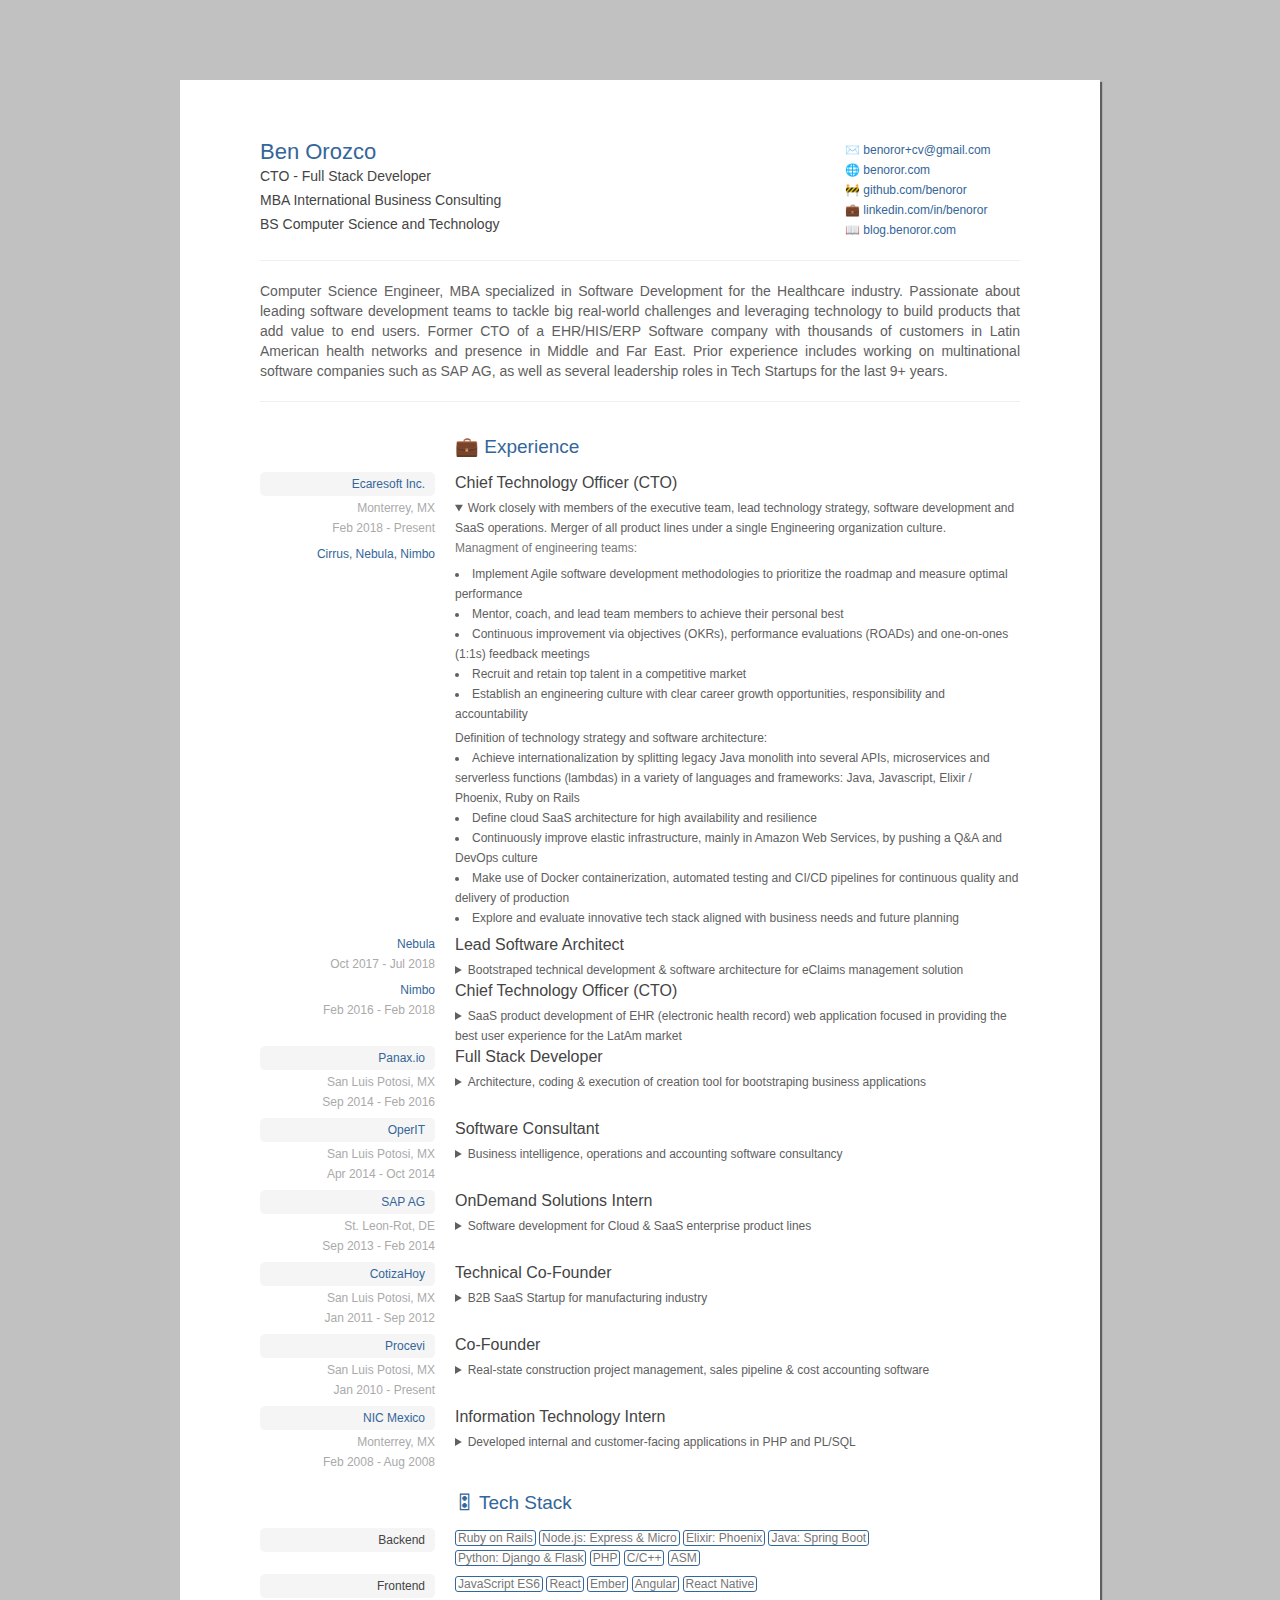
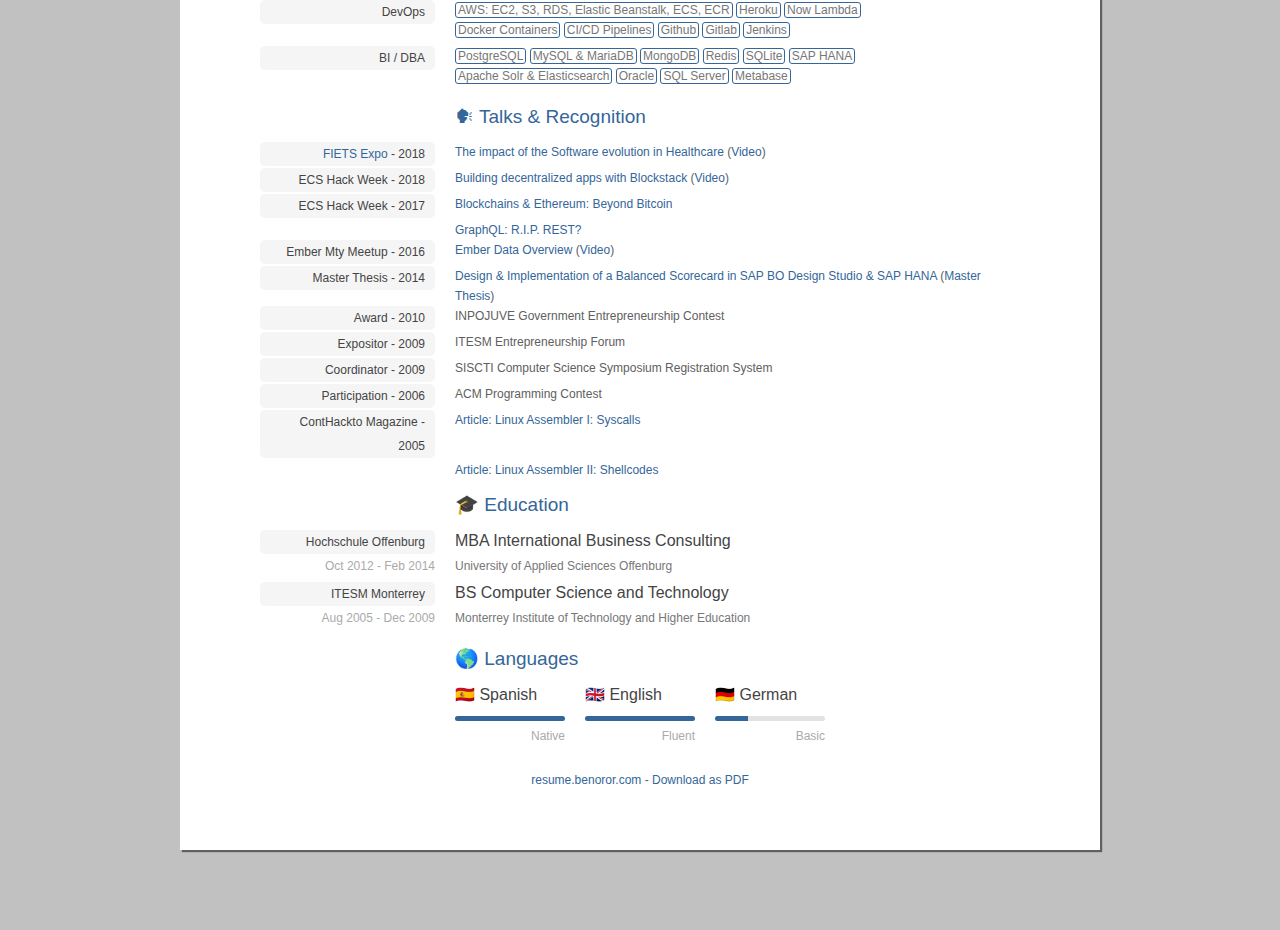
==== commit 35e7bbf6: "Add Bio" ====
--- a/index.html
+++ b/index.html
@@ -18,7 +18,7 @@
 				<div class="row">
 					<div class="span9">
 						<h2 class="logo"> <a href="http://cv.benoror.com">Ben Orozco</a> </h2>
-						<h5 class="logo">CTO - Software Architect - Full Stack Web Developer</h5>
+						<h5 class="logo">CTO - Full Stack Developer</h5>
 						<h5 class="logo">MBA International Business Consulting </h5>
 						<h5 class="logo">BS Computer Science and Technology</h5>
 					</div>
@@ -30,8 +30,8 @@
               <li>🌐 <a href="http://www.benoror.com">benoror.com</a></li>
               <!-- <li><span class="icon icon-facetime-video"></span><a href="skype:benoror86">benoror86</a></li> -->
               <li>🚧 <a href="https://github.com/benoror">github.com/benoror</a></li>
+              <li>💼 <a href="http://linkedin.com/in/benoror">linkedin.com/in/benoror</a></li>
               <li>📖 <a href="http://blog.benoror.com">blog.benoror.com</a></li>
-              <li>🧐 <a href="http://linkedin.com/in/benoror">linkedin.com/in/benoror</a></li>
               <!-- <li><span class="icon icon-play"></span><a href="https://www.livecoding.tv/benoror">livecoding.tv/benoror</a></li> -->
               <!-- <li><span class="icon icon-retweet"></span><a href="https://www.twitter.com/benoror">twitter.com/benoror</a></li> -->
 						</ul>
@@ -40,11 +40,17 @@
 						<!-- <img class="self-picture" src="Foto_CV_medium_BlueTie.jpg" alt="self-picture" /> -->
 					</div>
 				</div>
-				<!-- <div class="row">
-					<div class="span12">
-						<h2 class="cv-profile">BS Computer Science engineer as web developer, database administration, business intelligence. SAP certified on SAP HANA and Cloud technologies. MBA in International Business Consulting. Entrepreneur on a handful of ideas into web apps, on my own or with partners. Experienced in construction project management for the residential market in México.</h2>
-					</div>
-				</div> -->
+
+        <div class="hr hide-on-phone"></div>
+
+        <div class="row">
+          <div class="span12 cv-profile">
+            Computer Science Engineer, MBA specialized in Software Development for the Healthcare industry.
+            Passionate about leading software development teams to tackle big real-world challenges and leveraging technology to build products that add value to end users.
+            Former CTO of a EHR/HIS/ERP Software company with thousands of customers in Latin American health networks and presence in Middle and Far East.
+            Prior experience includes working on multinational software companies such as SAP AG, as well as several leadership roles in Tech Startups for the last 9+ years.
+          </div>
+        </div>
 
         <div class="hr hide-on-phone"></div>
 
--- a/layout.css
+++ b/layout.css
@@ -58,14 +58,10 @@
 }
 
 .cv-profile {
-border-top:1px solid #efefef;
-border-bottom:1px solid #efefef;
 font-weight:300;
-font-size:20px;
-line-height:32px;
-text-align:center;
-margin:40px 0;
-padding:40px 0;
+font-size:14px;
+/* line-height:32px; */
+text-align: justify;
 }
 
 .cv-section-title {
@@ -329,10 +325,6 @@
 margin-top:-180px;
 }
 
-.cv-profile {
-font-size:17px;
-}
-
 .contact-info li {
 float:left;
 margin-right:10px;
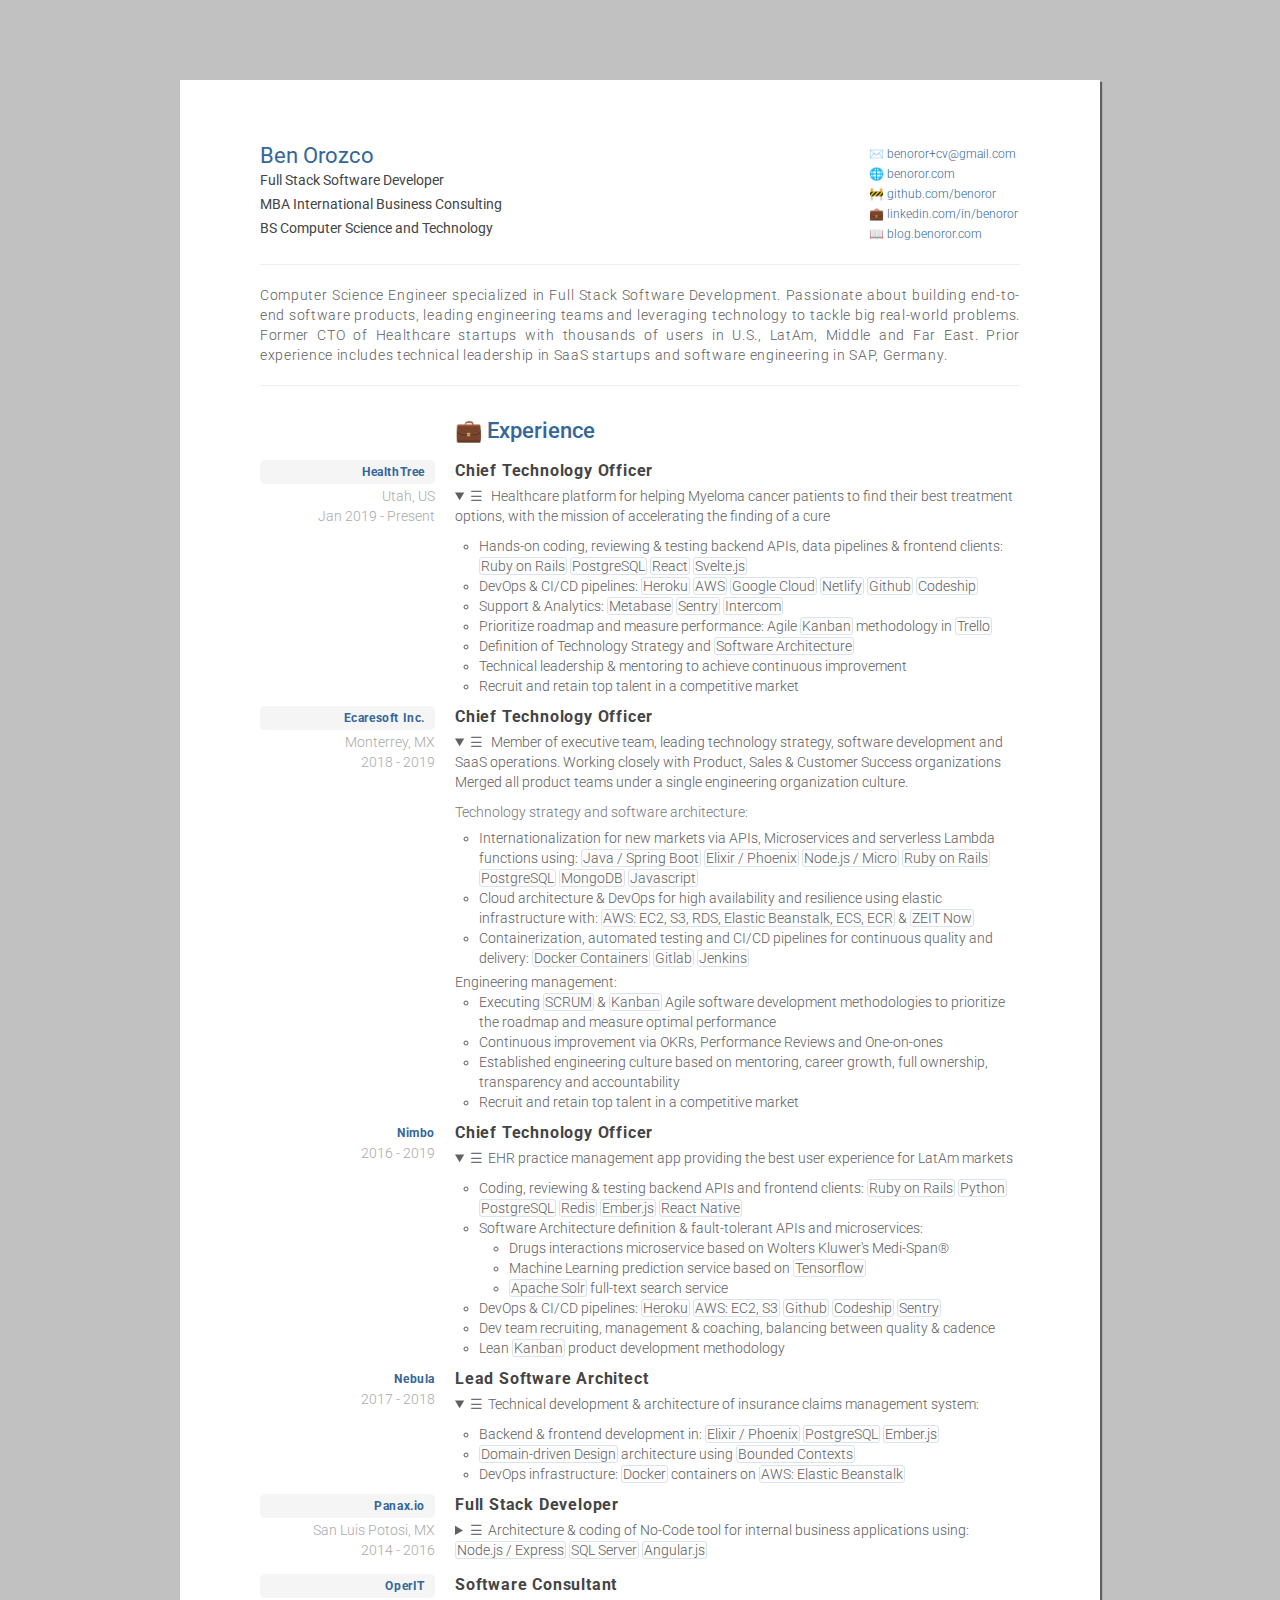
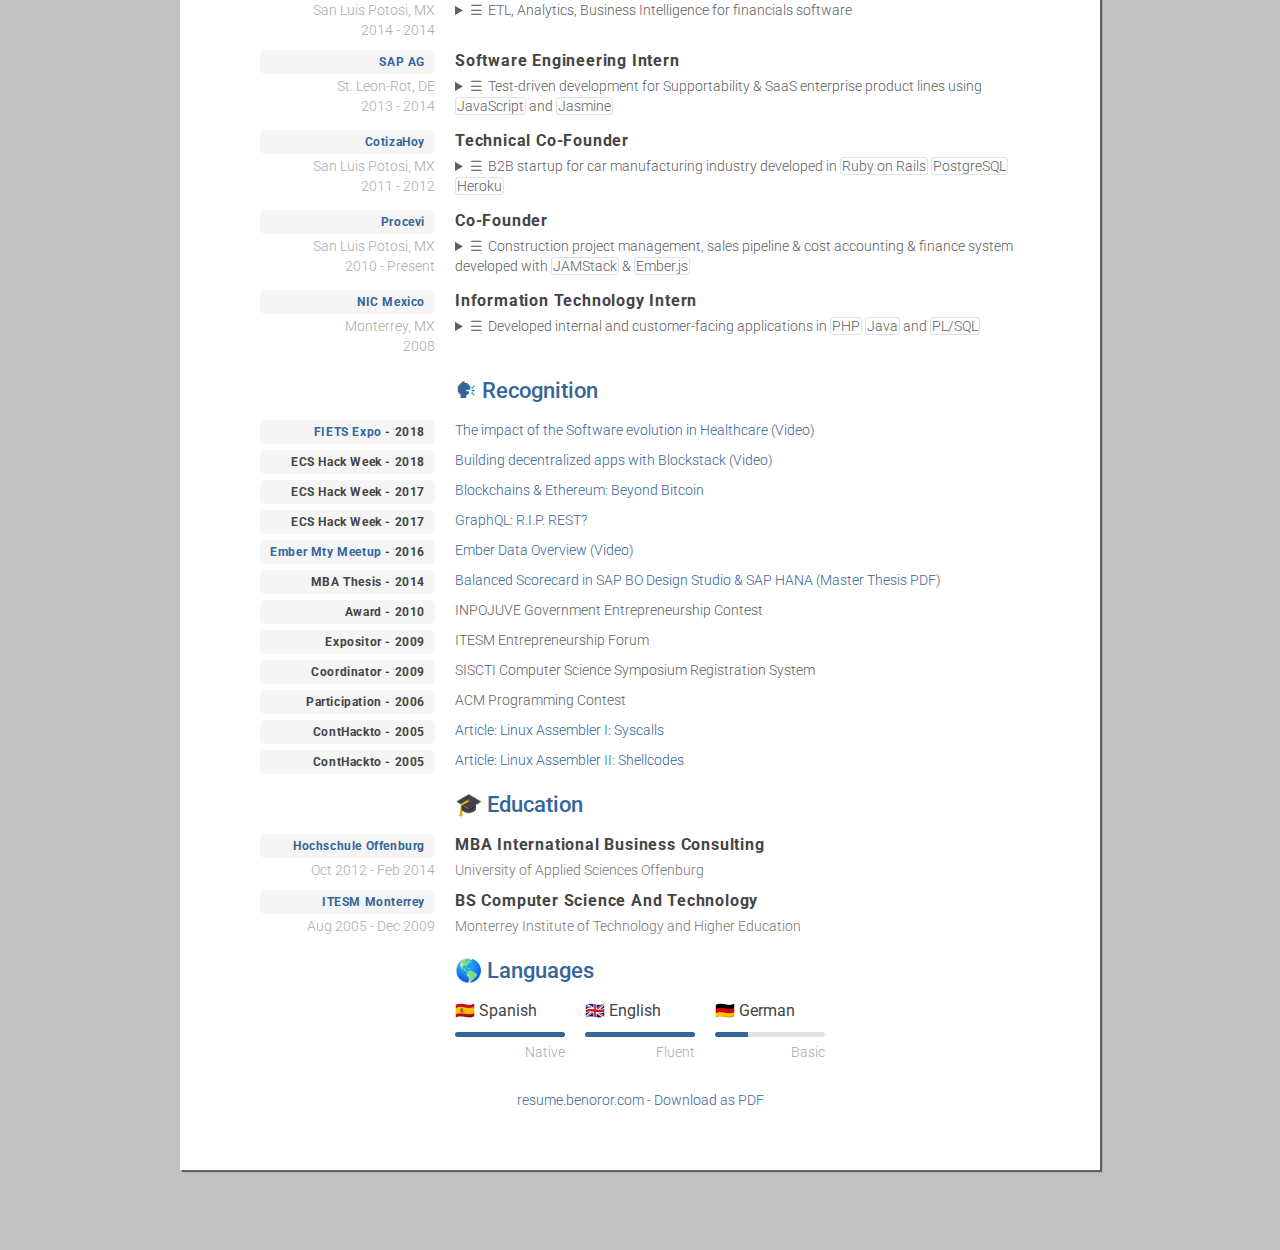
==== commit 934ccba9: "Ref: Technical Focus" ====
--- a/index.html
+++ b/index.html
@@ -18,7 +18,7 @@
 				<div class="row">
 					<div class="span9">
 						<h2 class="logo"> <a href="http://cv.benoror.com">Ben Orozco</a> </h2>
-						<h5 class="logo">CTO - Full Stack Developer</h5>
+						<h5 class="logo">Full Stack Software Developer</h5>
 						<h5 class="logo">MBA International Business Consulting </h5>
 						<h5 class="logo">BS Computer Science and Technology</h5>
 					</div>
@@ -43,13 +43,12 @@
 
         <div class="hr hide-on-phone"></div>
 
-        <div class="row">
+				<div class="row">
           <div class="span12 cv-profile">
-            Computer Science Engineer, MBA specialized in Software Development for the Healthcare industry.
-            Passionate about leading software development teams to tackle big real-world challenges and leveraging technology to build products that add value to end users.
-            Former CTO of a EHR/HIS/ERP Software company with thousands of customers in Latin American health networks and presence in Middle and Far East.
-            Prior experience includes working on multinational software companies such as SAP AG, as well as several leadership roles in Tech Startups for the last 9+ years.
-          </div>
+            Computer Science Engineer specialized in Full Stack Software Development.
+            Passionate about building end-to-end software products, leading engineering teams and leveraging technology to tackle big real-world problems.
+            Former CTO of Healthcare startups with thousands of users in U.S., LatAm, Middle and Far East.
+            Prior experience includes technical leadership in SaaS startups and software engineering in SAP, Germany.</span></div>
         </div>
 
         <div class="hr hide-on-phone"></div>
@@ -64,41 +63,98 @@
 						<h3 class="cv-section-title">💼 Experience</h3>
 					</div>
 				</div>
+
+        <div class="row">
+          <div class="span3 cv-item-description">
+            <h6><a href="https://www.healthtree.org">HealthTree</a></h6>
+            <p>
+              <span class="mute">Utah, US</span><br/>
+              <span class="mute">Jan 2019 - Present</span>
+            </p>
+          </div>
+          <div class="span9 cv-item-details">
+            <h4>Chief Technology Officer</h4>
+            <details open>
+              <summary>
+								Healthcare platform for helping Myeloma cancer patients to find their best treatment options, with the mission of accelerating the finding of a cure
+								<!--for this disease, and potentially many others, by leveraging on technology and out-of-the-box thinking.-->
+							</summary>
+              <p>
+                <ul>
+									<li>Hands-on coding, reviewing & testing backend APIs, data pipelines & frontend clients: <span class="highlight">Ruby on Rails</span> <span class="highlight">PostgreSQL</span> <span class="highlight">React</span> <span class="highlight">Svelte.js</span></li>
+									<li>DevOps & CI/CD pipelines: <span class="highlight">Heroku</span> <span class="highlight">AWS</span> <span class="highlight">Google Cloud</span> <span class="highlight">Netlify</span> <span class="highlight">Github</span> <span class="highlight">Codeship</span></li>
+									<li>Support & Analytics: <span class="highlight">Metabase</span> <span class="highlight">Sentry</span> <span class="highlight">Intercom</span></li>
+                  <li>Prioritize roadmap and measure performance: Agile <span class="highlight">Kanban</span> methodology in <span class="highlight">Trello</span></li>
+									<li>Definition of Technology Strategy and <span class="highlight">Software Architecture</span></li>
+									<li>Technical leadership & mentoring to achieve continuous improvement</li>
+									<li>Recruit and retain top talent in a competitive market</li>
+                </ul>
+							</p>
+            </details>
+          </div>
+        </div>
 
         <div class="row">
           <div class="span3 cv-item-description">
             <h6><a href="http://www.ecaresoft.com/">Ecaresoft Inc.</a></h6>
             <p>
               <span class="mute">Monterrey, MX</span><br/>
-              <span class="mute">Feb 2018 - Present</span><br/>
+              <span class="mute">2018 - 2019</span><br/>
             </p>
-            <a href="https://www.getcirrus.com/en">Cirrus</a>,
+            <!-- <a href="https://www.getcirrus.com/en">Cirrus</a>,
             <a href="https://www.usenebula.com/">Nebula</a>,
-            <a href="http://www.nimbo-x.com/">Nimbo</a>
+            <a href="http://www.nimbo-x.com/">Nimbo</a> -->
           </div>
           <div class="span9 cv-item-details">
-            <h4>Chief Technology Officer (CTO)</h4>
+            <h4>Chief Technology Officer</h4>
             <details open>
               <summary>
-                Work closely with members of the executive team, lead technology strategy, software development and SaaS operations.
-                Merger of all product lines under a single Engineering organization culture.
-              </summary>
+								Member of executive team, leading technology strategy, software development and SaaS operations.
+								Working closely with Product, Sales & Customer Success organizations
+                Merged all product teams under a single engineering organization culture.
+							</summary>
               <p>
-                Managment of engineering teams:
+                Technology strategy and software architecture:
                 <ul>
-                  <li>Implement Agile software development methodologies to prioritize the roadmap and measure optimal performance</li>
-                  <li>Mentor, coach, and lead team members to achieve their personal best</li>
-                  <li>Continuous improvement via objectives (OKRs), performance evaluations (ROADs) and one-on-ones (1:1s) feedback meetings</li>
+                  <li>Internationalization for new markets via APIs, Microservices and serverless Lambda functions using: <span class="highlight">Java / Spring Boot</span> <span class="highlight">Elixir / Phoenix</span> <span class="highlight">Node.js / Micro</span> <span class="highlight">Ruby on Rails</span> <span class="highlight">PostgreSQL</span> <span class="highlight">MongoDB</span> <span class="highlight">Javascript</span> </li>
+                  <li>Cloud architecture & DevOps for high availability and resilience using elastic infrastructure with: <span class="highlight">AWS: EC2, S3, RDS, Elastic Beanstalk, ECS, ECR</span> & <span class="highlight">ZEIT Now</span></li>
+                  <li>Containerization, automated testing and CI/CD pipelines for continuous quality and delivery: <span class="highlight">Docker Containers</span> <span class="highlight">Gitlab</span> <span class="highlight">Jenkins</span></li>
+                </ul>
+                Engineering management:
+                <ul>
+                  <li>Executing <span class="highlight">SCRUM</span> & <span class="highlight">Kanban</span> Agile software development methodologies to prioritize the roadmap and measure optimal performance</li>
+                  <li>Continuous improvement via OKRs, Performance Reviews and One-on-ones</li>
+                  <li>Established engineering culture based on mentoring, career growth, full ownership, transparency and accountability</li>
                   <li>Recruit and retain top talent in a competitive market</li>
-                  <li>Establish an engineering culture with clear career growth opportunities, responsibility and accountability</li>
                 </ul>
-                Definition of technology strategy and software architecture:
+              </p>
+            </details open >
+          </div>
+        </div>
+
+        <div class="row">
+          <div class="span3 cv-item-description">
+            <a href="http://www.nimbo-x.com/">Nimbo</a>
+            <p>
+              <span class="mute">2016 - 2019</span><br/>
+            </p>
+          </div>
+          <div class="span9 cv-item-details">
+            <h4>Chief Technology Officer</h4>
+            <details open>
+              <summary>EHR practice management app providing the best user experience for LatAm markets</summary>
+              <p>
                 <ul>
-                  <li>Achieve internationalization by splitting legacy Java monolith into several APIs, microservices and serverless functions (lambdas) in a variety of languages and frameworks: Java, Javascript, Elixir / Phoenix, Ruby on Rails</li>
-                  <li>Define cloud SaaS architecture for high availability and resilience</li>
-                  <li>Continuously improve elastic infrastructure, mainly in Amazon Web Services, by pushing a Q&A and DevOps culture</li>
-                  <li>Make use of Docker containerization, automated testing and CI/CD pipelines for continuous quality and delivery of production</li>
-                  <li>Explore and evaluate innovative tech stack aligned with business needs and future planning</li>
+									<li>Coding, reviewing & testing backend APIs and frontend clients: <span class="highlight">Ruby on Rails</span> <span class="highlight">Python</span> <span class="highlight">PostgreSQL</span> <span class="highlight">Redis</span> <span class="highlight">Ember.js</span> <span class="highlight">React Native</span></li>
+                  <li>Software Architecture definition &amp; fault-tolerant APIs and microservices:</li>
+                  <ul>
+                    <li>Drugs interactions microservice based on Wolters Kluwer's Medi-Span®</li>
+                    <li>Machine Learning prediction service based on <span class="highlight">Tensorflow</span></li>
+                    <li><span class="highlight">Apache Solr</span> full-text search service</li>
+                  </ul>
+									<li>DevOps & CI/CD pipelines: <span class="highlight">Heroku</span> <span class="highlight">AWS: EC2, S3</span>  <span class="highlight">Github</span> <span class="highlight">Codeship</span> <span class="highlight">Sentry</span></li>
+                  <li>Dev team recruiting, management & coaching, balancing between quality & cadence</li>
+									<li>Lean <span class="highlight">Kanban</span> product development methodology</li>
                 </ul>
               </p>
             </details>
@@ -109,56 +165,18 @@
           <div class="span3 cv-item-description">
             <a href="https://www.usenebula.com/">Nebula</a><br/>
             <p>
-              <span class="mute">Oct 2017 - Jul 2018</span><br/>
+              <span class="mute">2017 - 2018</span><br/>
             </p>
           </div>
           <div class="span9 cv-item-details">
             <h4>Lead Software Architect</h4>
-            <details>
-              <summary>Bootstraped technical development & software architecture for eClaims management solution</summary>
+            <details open>
+              <summary>Technical development & architecture of insurance claims management system:</summary>
               <p>
                 <ul>
-                  <li>Elixir / Phoenix development</li>
-                  <li>Microservices oriented architecture</li>
-                  <li>Amazon Web Services DevOps and infraestructure (Elastic Beanstalk)</li>
-                </ul>
-              </p>
-            </details>
-          </div>
-        </div>
-
-        <div class="row">
-          <div class="span3 cv-item-description">
-            <a href="http://www.nimbo-x.com/">Nimbo</a>
-            <p>
-              <span class="mute">Feb 2016 - Feb 2018</span><br/>
-            </p>
-          </div>
-          <div class="span9 cv-item-details">
-            <h4>Chief Technology Officer (CTO)</h4>
-            <details>
-              <summary>SaaS product development of EHR (electronic health record) web application focused in providing the best user experience for the LatAm market</summary>
-              <p>
-                <ul>
-                  <li>Performant &amp; robust multi-client backend written in Ruby on Rails</li>
-                  <li>UX-driven client-side frontend (SPA) written in EmberJS</li>
-                  <li>Managing, growing, coaching the Development Team</li>
-                  <ul>
-                    <li>Agile development workflow &amp; best practices</li>
-                    <li>Lean Kanban development methodology</li>
-                    <li>Maintaining a high-energy, high-"cadence" environment in the dev team</li>
-                  </ul>
-                  <li>Software Architecture definition</li>
-                  <ul>
-                    <li>Defining and scaling software architecture &amp; tech stack.</li>
-                    <li>Ensuring SaaS product availability/uptime</li>
-                  </ul>
-                  <li>Succesfully implemented &amp; deployed fault-tolerant API-based microservices</li>
-                  <ul>
-                    <li>Solr search optimization engine</li>
-                    <li>Prescription drugs interactions engine based on Wolters Kluwer's Medi-Span®</li>
-                    <li>AI prediction engine for diagnostics &amp; treatments based on Tensorflow</li>
-                  </ul>
+                  <li>Backend & frontend development in: <span class="highlight">Elixir / Phoenix</span> <span class="highlight">PostgreSQL</span> <span class="highlight">Ember.js</span></li>
+                  <li><span class="highlight">Domain-driven Design</span> architecture using <span class="highlight">Bounded Contexts</span></li>
+                  <li>DevOps infrastructure: <span class="highlight">Docker</span> containers on <span class="highlight">AWS: Elastic Beanstalk</span>
                 </ul>
               </p>
             </details>
@@ -170,13 +188,13 @@
             <h6><a href="http://panax.io/">Panax.io</a></h6>
             <p>
               <span class="mute">San Luis Potosi, MX</span><br/>
-              <span class="mute">Sep 2014 - Feb 2016</span>
+              <span class="mute">2014 - 2016</span>
             </p>
           </div>
           <div class="span9 cv-item-details">
             <h4>Full Stack Developer</h4>
             <details>
-              <summary>Architecture, coding & execution of creation tool for bootstraping business applications</summary>
+              <summary>Architecture & coding of No-Code tool for internal business applications using:<br /> <span class="highlight">Node.js / Express</span> <span class="highlight">SQL Server</span> <span class="highlight">Angular.js</span></summary>
               <p>Architecture, coding & execution of JavaScript Application consuming PanaxDB underlying technology, using Express.js (Node.js) in the backend and AngularJS in the frontend, integrating diverse fullstack technologies.</p>
             </details>
           </div>
@@ -187,13 +205,13 @@
 						<h6><a href="http://www.servicesinit.com/">OperIT</a></h6>
 						<p>
 							<span class="mute">San Luis Potosi, MX</span><br/>
-              <span class="mute">Apr 2014 - Oct 2014</span><br/>
+              <span class="mute">2014 - 2014</span><br/>
 						</p>
 					</div>
 					<div class="span9 cv-item-details">
 						<h4>Software Consultant</h4>
             <details>
-              <summary>Business intelligence, operations and accounting software consultancy</summary>
+              <summary>ETL, Analytics, Business Intelligence for financials software</summary>
               <p>Worked with US companies to perform ETL & data migration processes, business intelligence, ERP management, software extensibility, audit, support & maintenance</p>
             </details>
 					</div>
@@ -204,13 +222,13 @@
 						<h6><a href="http://www.sap.com/">SAP AG</a></h6>
 						<p>
 							<span class="mute">St. Leon-Rot, DE</span><br/>
-              <span class="mute">Sep 2013 - Feb 2014</span><br/>
+              <span class="mute">2013 - 2014</span><br/>
 						</p>
 					</div>
 					<div class="span9 cv-item-details">
-						<h4>OnDemand Solutions Intern</h4>
+						<h4>Software Engineering Intern</h4>
             <details>
-              <summary>Software development for Cloud & SaaS enterprise product lines</summary>
+              <summary>Test-driven development for Supportability & SaaS enterprise product lines using <span class="highlight">JavaScript</span> and <span class="highlight">Jasmine</span></summary>
               <p>Member of Supportability SCRUM team.</p>
               <p>Frontend and server-side (HANA) development with JavaScript. Also wrote MBA thesis on SAP BI tools.</p>
               <p>Certifications: SAP Certified Business Associate with SAP ERP 6.0 - Software Development on SAP HANA Cloud Platform - In-Memory Database Management</p>
@@ -223,14 +241,14 @@
 						<h6><a href="http://www.cotizahoy.com/">CotizaHoy</a></h6>
 						<p>
               <span class="mute">San Luis Potosi, MX</span><br/>
-              <span class="mute">Jan 2011 - Sep 2012</span><br/>
+              <span class="mute">2011 - 2012</span><br/>
 						</p>
 					</div>
 					<div class="span9 cv-item-details">
 						<h4>Technical Co-Founder</h4>
             <details>
-              <summary>B2B SaaS Startup for manufacturing industry</summary>
-              <p>B2B quotation platform for the local industries, mainly steel & car manufacturing. Developed on RubyOnRails, MySQL database, Heroku cloud</p>
+              <summary>B2B startup for car manufacturing industry developed in <span class="highlight">Ruby on Rails</span> <span class="highlight">PostgreSQL</span> <span class="highlight">Heroku</span></summary>
+              <p>B2B quotation platform for the local industries, mainly steel & car manufacturing.</p>
             </details>
 					</div>
 				</div>
@@ -240,13 +258,13 @@
 						<h6><a href="http://www.procevi.com/">Procevi</a></h6>
 						<p>
               <span class="mute">San Luis Potosi, MX</span><br/>
-							<span class="mute">Jan 2010 - Present</span><br/>
+							<span class="mute">2010 - Present</span><br/>
 						</p>
 					</div>
 					<div class="span9 cv-item-details">
 						<h4>Co-Founder</h4>
             <details>
-              <summary>Real-state construction project management, sales pipeline & cost accounting software</summary>
+              <summary>Construction project management, sales pipeline & cost accounting & finance system developed with <span class="highlight">JAMStack</span> & <span class="highlight">Ember.js</span></summary>
               <p>ERP development, digital marketing, construction project management, supply chain, controlling, mortgages counseling</p>
             </details>
 					</div>
@@ -257,13 +275,13 @@
 						<h6><a href="http://www.nicmexico.mx/">NIC Mexico</a></h6>
 						<p>
               <span class="mute">Monterrey, MX</span><br/>
-							<span class="mute">Feb 2008 - Aug 2008</span><br/>
+							<span class="mute">2008</span><br/>
 						</p>
 					</div>
 					<div class="span9 cv-item-details">
 						<h4>Information Technology Intern</h4>
             <details>
-              <summary>Developed internal and customer-facing applications in PHP and PL/SQL</summary>
+              <summary>Developed internal and customer-facing applications in <span class="highlight">PHP</span> <span class="highlight">Java</span> and <span class="highlight">PL/SQL</span></summary>
               <p>Collaborating with IT team, developed internal and customer-facing applications with PHP and PL/SQL, working with a handful of databases (Oracle, MySQL) and supporting managers with useful business information</p>
             </details>
 					</div>
@@ -330,17 +348,111 @@
 		<!--   <div class="content"> -->
 
 				<!--
+					PROJECTS
+				-->
+
+				<!-- <div class="row"> -->
+				<!--   <div class="span3">&nbsp;</div> -->
+				<!--   <div class="span9"> -->
+				<!--     <h3 class="cv-section-title">Portfolio</h3> -->
+				<!--   </div> -->
+				<!-- </div> -->
+
+				<!-- <div class="row"> -->
+				<!--   <div class="span3 cv-item-description"> -->
+				<!--     <h6>procevi.com - 2011 - 2016</h6> -->
+				<!--   </div> -->
+				<!--   <div class="span9"> -->
+        <!--                                   <span>ERP for financial & project management<br/></span> -->
+        <!--                                   <span>Real estate advertising website and Google Apps setup<br/></span> -->
+        <!--                                   <span>Landing pages for housing & development projects<br/></span> -->
+				<!--   </div> -->
+				<!-- </div> -->
+
+				<!-- <div class="row"> -->
+				<!--   <div class="span3 cv-item-description"> -->
+				<!--     <h6>Panax UI - 2015</h6> -->
+				<!--   </div> -->
+				<!--   <div class="span9"> -->
+				<!--     <span>Full-stack ERP tool written in JavaScript (Node.js, AngularJS), XML (XPath, XSLT), HTML5, CSS. Developed using a Agile SCRUM, integrated with unit tests, versioned with Git.</span> -->
+				<!--   </div> -->
+				<!-- </div> -->
+
+        <!-- <div class="row"> -->
+        <!--   <div class="span3 cv-item-description"> -->
+        <!--     <h6>HANA Supportability - 2014</h6> -->
+        <!--   </div> -->
+        <!--   <div class="span9"> -->
+        <!--     <span>Server-side application to provide web services, persistence and data analysis capabilities for reporting incidents, logs and exceptions of HANA applications such as SAP Business Transparency app for Apple® iPad®. Developed in Javascript and SAP HANA in-memory column-based database using a test-driven approach</span> -->
+        <!--   </div> -->
+        <!-- </div> -->
+
+				<!-- <div class="row"> -->
+				<!--   <div class="span3 cv-item-description"> -->
+				<!--     <h6>store_4x4supplies - 2010</h6> -->
+				<!--   </div> -->
+				<!--   <div class="span9"> -->
+				<!--     <span>Inventory store management system developed in Ruby on Rails</span> -->
+				<!--   </div> -->
+				<!-- </div> -->
+
+				<!-- <div class="row"> -->
+				<!--   <div class="span3 cv-item-description"> -->
+				<!--     <h6>tickets_pension - 2010</h6> -->
+				<!--   </div> -->
+				<!--   <div class="span9"> -->
+				<!--     <span>Parking management and CCTV system developed in VB.net</span> -->
+				<!--   </div> -->
+				<!-- </div> -->
+
+				<!-- <div class="row"> -->
+				<!--   <div class="span3 cv-item-description"> -->
+				<!--     <h6>siscti.com - 2009</h6> -->
+				<!--   </div> -->
+				<!--   <div class="span9"> -->
+				<!--     <span>SISCTI assistant registration web app developed in PHP and Ruby on Rails</span> -->
+				<!--   </div> -->
+				<!-- </div> -->
+
+				<!-- <div class="row"> -->
+				<!--   <div class="span3 cv-item-description"> -->
+				<!--     <h6>tutoratr.com - 2008</h6> -->
+				<!--   </div> -->
+				<!--   <div class="span9"> -->
+				<!--     <span>Tutor ranking website for Mexican universities developed in PHP and Ruby on Rails</span> -->
+				<!--   </div> -->
+				<!-- </div> -->
+
+				<!-- <div class="row"> -->
+				<!--   <div class="span3 cv-item-description"> -->
+				<!--     <h6>factura_salk - 2006</h6> -->
+				<!--   </div> -->
+				<!--   <div class="span9"> -->
+				<!--     <span>Gas span3 invoicing system developed in Visual Basic</span> -->
+				<!--   </div> -->
+				<!-- </div> -->
+
+				<!-- <div class="row"> -->
+				<!--   <div class="span3 cv-item-description"> -->
+				<!--     <h6>@rkanoid - 2005</h6> -->
+				<!--   </div> -->
+				<!--   <div class="span9"> -->
+				<!--     <span>Nintendo Gameboy Advance Game Developed in C with custom libraries</span> -->
+				<!--   </div> -->
+				<!-- </div> -->
+
+				<!--
 					TECHNICAL SKILLS
 				-->
 
-				<div class="row">
+				<!-- <div class="row">
 					<div class="span3">&nbsp;</div>
 					<div class="span9">
 						<h3 class="cv-section-title">🎛 Tech Stack</h3>
 					</div>
-				</div>
-
-				<div class="row">
+				</div> -->
+
+				<!-- <div class="row">
 					<div class="span3 cv-item-description">
 						<h6>Backend</h6>
 					</div>
@@ -351,30 +463,31 @@
               <span class="highlight">Elixir: Phoenix</span>
               <span class="highlight">Java: Spring Boot</span>
               <br />
-              <span class="highlight">Python: Django &amp; Flask</span>
+              <span class="highlight">Python: Flask</span>
               <span class="highlight">PHP</span>
               <span class="highlight">C/C++</span>
               <span class="highlight">ASM</span>
             </p>
 					</div>
-				</div>
-
-				<div class="row">
+				</div> -->
+
+				<!-- <div class="row">
 					<div class="span3 cv-item-description">
 						<h6>Frontend</h6>
 					</div>
 					<div class="span9 cv-item-details">
 						<p>
               <span class="highlight">JavaScript ES6</span>
-              <span class="highlight">React</span>
-              <span class="highlight">Ember</span>
-              <span class="highlight">Angular</span>
-              <span class="highlight">React Native</span>
+              <span class="highlight">React + Native</span>
+              <span class="highlight">Gatsby.js</span>
+              <span class="highlight">Next.js</span>
+              <span class="highlight">Ember.js</span>
+              <span class="highlight">Angular.js</span>
             </p>
 					</div>
-				</div>
-
-				<div class="row">
+				</div> -->
+
+				<!-- <div class="row">
 					<div class="span3 cv-item-description">
 						<h6>DevOps</h6>
 					</div>
@@ -382,7 +495,7 @@
 						<p>
               <span class="highlight">AWS: EC2, S3, RDS, Elastic Beanstalk, ECS, ECR</span>
               <span class="highlight">Heroku</span>
-              <span class="highlight">Now Lambda</span>
+              <span class="highlight">ZEIT Now</span>
               <br />
               <span class="highlight">Docker Containers</span>
               <span class="highlight">CI/CD Pipelines</span>
@@ -391,16 +504,16 @@
               <span class="highlight">Jenkins</span>
             </p>
 					</div>
-				</div>
-
-				<div class="row">
-					<div class="span3 cv-item-description">
-						<h6>BI / DBA</h6>
+				</div> -->
+
+				<!-- <div class="row">
+					<div class="span3 cv-item-description">
+						<h6>DBA / BI</h6>
 					</div>
 					<div class="span9 cv-item-details">
 						<p>
               <span class="highlight">PostgreSQL</span>
-              <span class="highlight">MySQL &amp; MariaDB</span>
+              <span class="highlight">MySQL</span>
               <span class="highlight">MongoDB</span>
               <span class="highlight">Redis</span>
               <span class="highlight">SQLite</span>
@@ -412,7 +525,7 @@
               <span class="highlight">Metabase</span>
             </p>
 					</div>
-				</div>
+				</div> -->
 
 
 				<!-- <div class="row ">
@@ -500,107 +613,13 @@
 				</div> -->
 
 				<!--
-					PORTFOLIO
-				-->
-
-				<!-- <div class="row"> -->
-				<!--   <div class="span3">&nbsp;</div> -->
-				<!--   <div class="span9"> -->
-				<!--     <h3 class="cv-section-title">Portfolio</h3> -->
-				<!--   </div> -->
-				<!-- </div> -->
-
-				<!-- <div class="row"> -->
-				<!--   <div class="span3 cv-item-description"> -->
-				<!--     <h6>procevi.com - 2011 - 2016</h6> -->
-				<!--   </div> -->
-				<!--   <div class="span9"> -->
-        <!--                                   <span>ERP for financial & project management<br/></span> -->
-        <!--                                   <span>Real estate advertising website and Google Apps setup<br/></span> -->
-        <!--                                   <span>Landing pages for housing & development projects<br/></span> -->
-				<!--   </div> -->
-				<!-- </div> -->
-
-				<!-- <div class="row"> -->
-				<!--   <div class="span3 cv-item-description"> -->
-				<!--     <h6>Panax UI - 2015</h6> -->
-				<!--   </div> -->
-				<!--   <div class="span9"> -->
-				<!--     <span>Full-stack ERP tool written in JavaScript (Node.js, AngularJS), XML (XPath, XSLT), HTML5, CSS. Developed using a Agile SCRUM, integrated with unit tests, versioned with Git.</span> -->
-				<!--   </div> -->
-				<!-- </div> -->
-
-        <!-- <div class="row"> -->
-        <!--   <div class="span3 cv-item-description"> -->
-        <!--     <h6>HANA Supportability - 2014</h6> -->
-        <!--   </div> -->
-        <!--   <div class="span9"> -->
-        <!--     <span>Server-side application to provide web services, persistence and data analysis capabilities for reporting incidents, logs and exceptions of HANA applications such as SAP Business Transparency app for Apple® iPad®. Developed in Javascript and SAP HANA in-memory column-based database using a test-driven approach</span> -->
-        <!--   </div> -->
-        <!-- </div> -->
-
-				<!-- <div class="row"> -->
-				<!--   <div class="span3 cv-item-description"> -->
-				<!--     <h6>store_4x4supplies - 2010</h6> -->
-				<!--   </div> -->
-				<!--   <div class="span9"> -->
-				<!--     <span>Inventory store management system developed in Ruby on Rails</span> -->
-				<!--   </div> -->
-				<!-- </div> -->
-
-				<!-- <div class="row"> -->
-				<!--   <div class="span3 cv-item-description"> -->
-				<!--     <h6>tickets_pension - 2010</h6> -->
-				<!--   </div> -->
-				<!--   <div class="span9"> -->
-				<!--     <span>Parking management and CCTV system developed in VB.net</span> -->
-				<!--   </div> -->
-				<!-- </div> -->
-
-				<!-- <div class="row"> -->
-				<!--   <div class="span3 cv-item-description"> -->
-				<!--     <h6>siscti.com - 2009</h6> -->
-				<!--   </div> -->
-				<!--   <div class="span9"> -->
-				<!--     <span>SISCTI assistant registration web app developed in PHP and Ruby on Rails</span> -->
-				<!--   </div> -->
-				<!-- </div> -->
-
-				<!-- <div class="row"> -->
-				<!--   <div class="span3 cv-item-description"> -->
-				<!--     <h6>tutoratr.com - 2008</h6> -->
-				<!--   </div> -->
-				<!--   <div class="span9"> -->
-				<!--     <span>Tutor ranking website for Mexican universities developed in PHP and Ruby on Rails</span> -->
-				<!--   </div> -->
-				<!-- </div> -->
-
-				<!-- <div class="row"> -->
-				<!--   <div class="span3 cv-item-description"> -->
-				<!--     <h6>factura_salk - 2006</h6> -->
-				<!--   </div> -->
-				<!--   <div class="span9"> -->
-				<!--     <span>Gas span3 invoicing system developed in Visual Basic</span> -->
-				<!--   </div> -->
-				<!-- </div> -->
-
-				<!-- <div class="row"> -->
-				<!--   <div class="span3 cv-item-description"> -->
-				<!--     <h6>@rkanoid - 2005</h6> -->
-				<!--   </div> -->
-				<!--   <div class="span9"> -->
-				<!--     <span>Nintendo Gameboy Advance Game Developed in C with custom libraries</span> -->
-				<!--   </div> -->
-				<!-- </div> -->
-
-				<!--
 					Recognition
 				-->
 
 				<div class="row">
 					<div class="span3">&nbsp;</div>
 					<div class="span9">
-						<h3 class="cv-section-title">🗣 Talks & Recognition</h3>
+						<h3 class="cv-section-title">🗣 Recognition</h3>
 					</div>
 				</div>
 
@@ -632,7 +651,7 @@
 				</div>
 				<div class="row">
 					<div class="span3 cv-item-description">
-            &nbsp;
+						<h6>ECS Hack Week - 2017</h6>
 					</div>
 					<div class="span9">
 						<a href="https://slides.com/benoror/hw2017-graphql">GraphQL: R.I.P. REST?</a>
@@ -640,7 +659,7 @@
 				</div>
 				<div class="row">
 					<div class="span3 cv-item-description">
-						<h6>Ember Mty Meetup - 2016</h6>
+						<h6><a href="https://www.meetup.com/Ember-MTY/">Ember Mty Meetup</a> - 2016</h6>
 					</div>
 					<div class="span9">
             <a href="https://slides.com/benoror/ember-data">Ember Data Overview</a>
@@ -649,11 +668,10 @@
 				</div>
 				<div class="row">
 					<div class="span3 cv-item-description">
-						<h6>Master Thesis - 2014</h6>
-					</div>
-					<div class="span9">
-						<a href="https://drive.google.com/file/d/0B3AnMIJ-uw0-anRrUW01VEFKWlU/view?usp=sharing">Design & Implementation of a Balanced Scorecard in SAP BO Design Studio & SAP HANA</a>
-						(<a href="https://drive.google.com/file/d/0B3AnMIJ-uw0-TG5wclVUSUVMNjA/view?usp=sharing">Master Thesis</a>)
+						<h6>MBA Thesis - 2014</h6>
+					</div>
+					<div class="span9">
+						<a href="https://drive.google.com/file/d/0B3AnMIJ-uw0-anRrUW01VEFKWlU/view?usp=sharing">Balanced Scorecard in SAP BO Design Studio & SAP HANA</a> (<a href="https://drive.google.com/file/d/0B3AnMIJ-uw0-TG5wclVUSUVMNjA/view?usp=sharing">Master Thesis PDF</a>)
 					</div>
 				</div>
 				<div class="row">
@@ -690,7 +708,7 @@
 				</div>
 				<div class="row">
 					<div class="span3 cv-item-description">
-						<h6>ContHackto Magazine - 2005</h6>
+						<h6>ContHackto - 2005</h6>
 					</div>
 					<div class="span9">
             <span><a href="https://github.com/benoror/conthackto/blob/master/Conthackto_Num1_PDF/8-9%20LINUX.pdf">Article: Linux Assembler I: Syscalls</a></span>
@@ -698,7 +716,7 @@
 				</div>
 				<div class="row">
 					<div class="span3 cv-item-description">
-            &nbsp;
+						<h6>ContHackto - 2005</h6>
 					</div>
 					<div class="span9">
             <span><a href="https://github.com/benoror/conthackto/blob/master/contHACKto%20No3%20Ene%202006%20-%20Creaci%C3%B3n%20de%20Shellcodes%20bajo%20Linux.pdf">Article: Linux Assembler II: Shellcodes</a></span>
@@ -718,7 +736,7 @@
 
 				<div class="row">
 					<div class="span3 cv-item-description">
-						<h6>Hochschule Offenburg</h6>
+						<h6><a href="https://www.hs-offenburg.de/en/departments-and-divisions/international-center/graduate-school/">Hochschule Offenburg</a></h6>
 						<p>
 							<span class="mute">Oct 2012 - Feb 2014</span>
 						</p>
@@ -730,7 +748,7 @@
 				</div>
 				<div class="row">
 					<div class="span3 cv-item-description">
-						<h6>ITESM Monterrey</h6>
+						<h6><a href="https://tec.mx/en">ITESM Monterrey</a></h6>
 						<p>
 							<span class="mute">Aug 2005 - Dec 2009</span>
 						</p>
--- a/base.css
+++ b/base.css
@@ -17,13 +17,10 @@
 -ms-text-size-adjust:100%;
 background:#c1c1c1;
 color:#606060;
-font:12px Arial,sans-serif;
+font-family:'Roboto',Arial,sans-serif;
+font-size:14px;
 font-weight:300;
 line-height:20px;
-}
-
-ol,ul {
-list-style:none;
 }
 
 blockquote,q {
@@ -49,7 +46,7 @@
 
 h1,h2,h3,h4,h5,h6 {
 color:#444;
-font-family:'Open Sans',Arial,sans-serif;
+font-family:'Roboto',Arial,sans-serif;
 font-weight:400;
 }
 
@@ -215,7 +212,9 @@
 
 ul,ol {
 margin-bottom:4px;
-list-style-position:inside;
+margin-left:24px;
+list-style:circle;
+list-style-position:outside;
 }
 
 ul ul,ul ol,ol ol,ol ul {
@@ -224,7 +223,7 @@
 }
 
 ul {
-list-style-type:disc;
+list-style: circle;
 }
 
 ol {
@@ -1110,3 +1109,34 @@
 img.self-picture {
 height: 100px;
 }
+
+details:hover {
+  background:#f0f0f0;
+}
+summary {
+  cursor: pointer;
+  margin-bottom: 10px;
+}
+summary::-webkit-details-marker {
+  color: #777;
+}
+summary::-webkit-details-marker {
+    display: none;
+}
+summary:before {
+    content: "\2630"; /* the new icon */
+    color: #696f7c;
+    margin-right: 5px;
+}
+
+/* Keep details open when printing*/
+@media print {
+details:not([open]) details summary {
+display:block!important;
+}
+details:not([open]){
+visibility:visible;
+}
+details:not([open])>*, details:not([open])>details {
+display:block;
+}
--- a/grid.css
+++ b/grid.css
@@ -3,7 +3,7 @@
 width:760px;
 display:block;
 min-height:1%;
-margin:0 auto;
+margin:4px auto;
 }
 
 .row .row {
--- a/layout.css
+++ b/layout.css
@@ -60,12 +60,12 @@
 .cv-profile {
 font-weight:300;
 font-size:14px;
-/* line-height:32px; */
+letter-spacing: 0.05em;
 text-align: justify;
 }
 
 .cv-section-title {
-font-size:19px;
+font-size:22px;
 color:#346699;
 line-height:18px;
 margin:16px 0 16px;
@@ -74,7 +74,6 @@
 
 .cv-item-description {
 text-align:right;
-font-size:12px;
 }
 
 .cv-item-description h6 {
@@ -84,13 +83,23 @@
 -webkit-border-radius:5px;
 border-radius:5px;
 padding:0 10px;
+font-weight: 700;
+letter-spacing: 0.05em;
+font-size:12px;
+}
+
+.cv-item-description a {
+  font-weight: 700;
+  letter-spacing: 0.05em;
+  font-size:12px;
 }
 
 .highlight {
-border:1px solid #346699;
+  border:1px solid #dbe3eb;
+background-color: #fdfdfd;
 -webkit-border-radius:3px;
 border-radius:3px;
-padding:0 2px 0 2px;
+padding:0 1px 0 1px;
 }
 
 .highlight2 {
@@ -103,6 +112,9 @@
 .cv-item-details h4 {
 line-height:22px;
 margin-bottom:4px;
+font-weight: 700;
+letter-spacing: 0.05em;
+text-transform: capitalize;
 }
 
 .skill h4 {
@@ -343,11 +355,6 @@
 margin-bottom:40px;
 }
 
-.cv-section-title {
-color:#346699;
-margin:-10px 0 40px;
-}
-
 .portfolio-items {
 margin:0 0 40px;
 padding:40px 0;
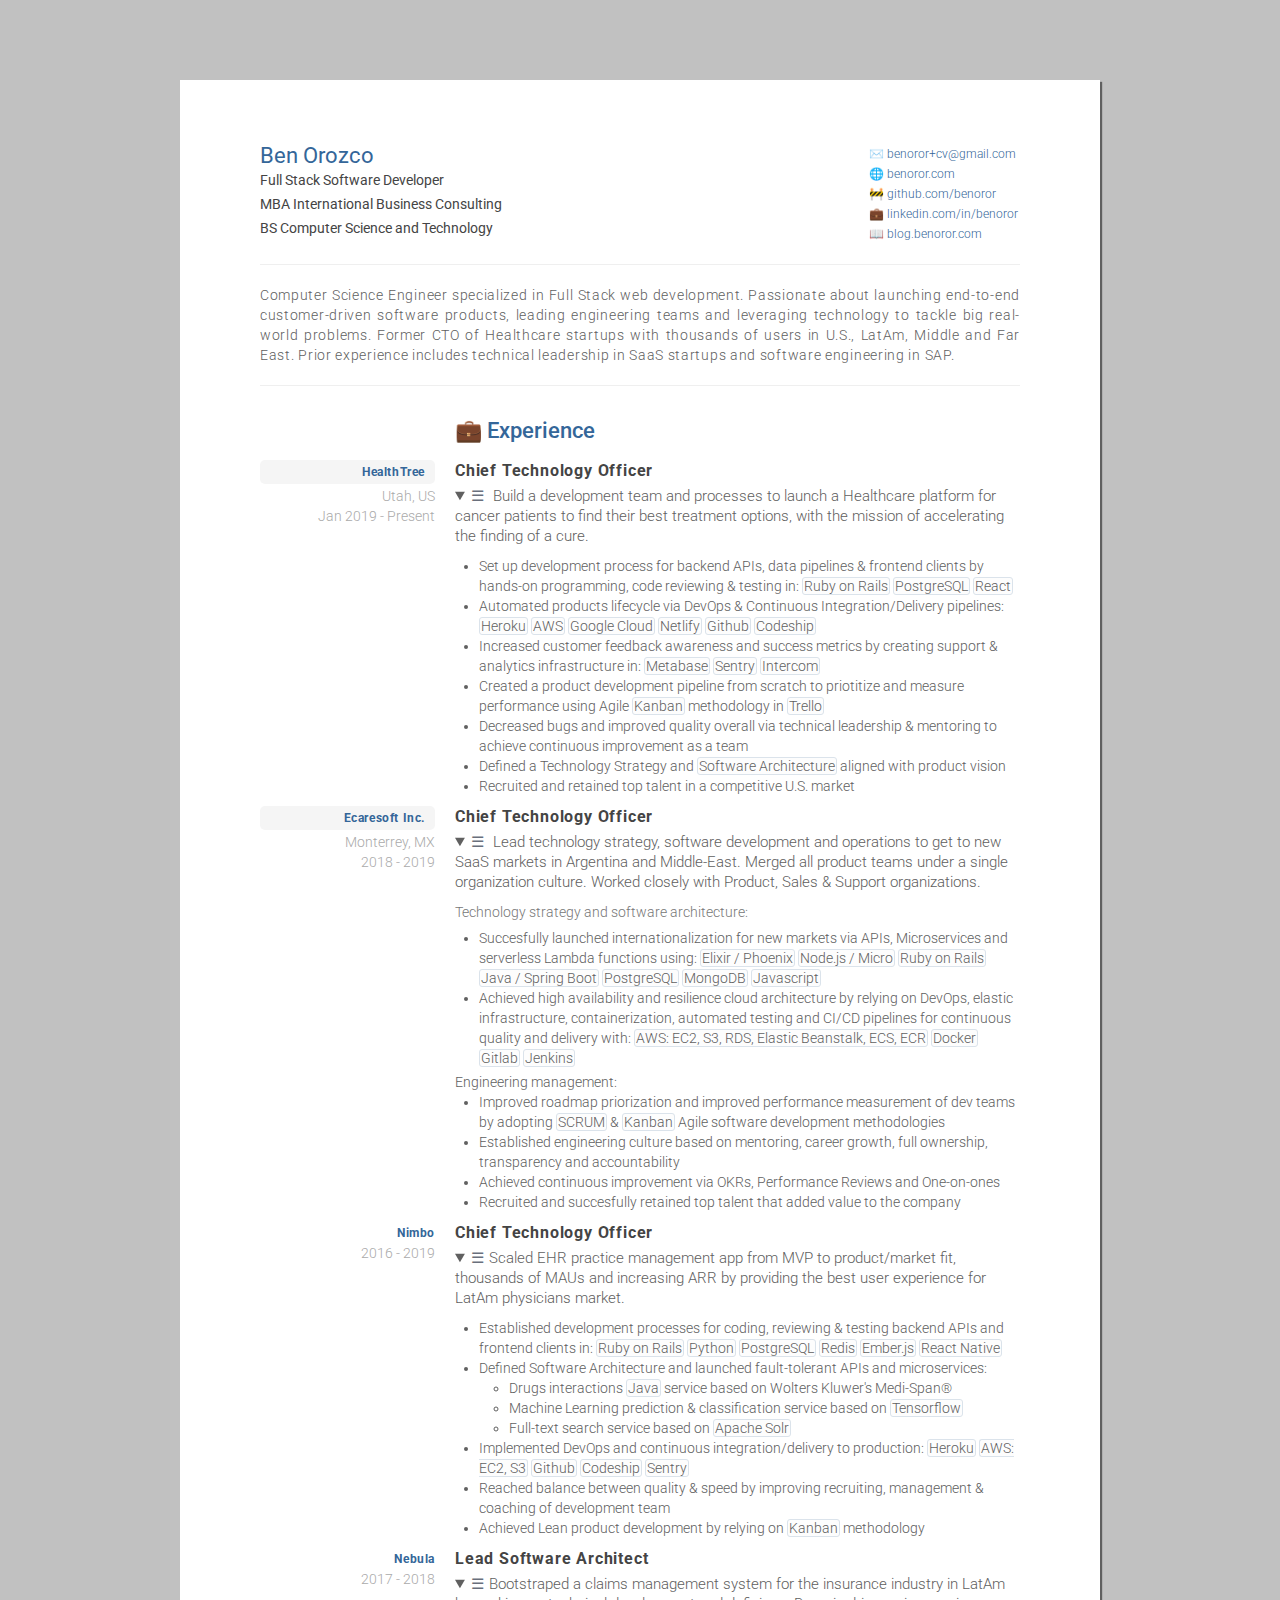
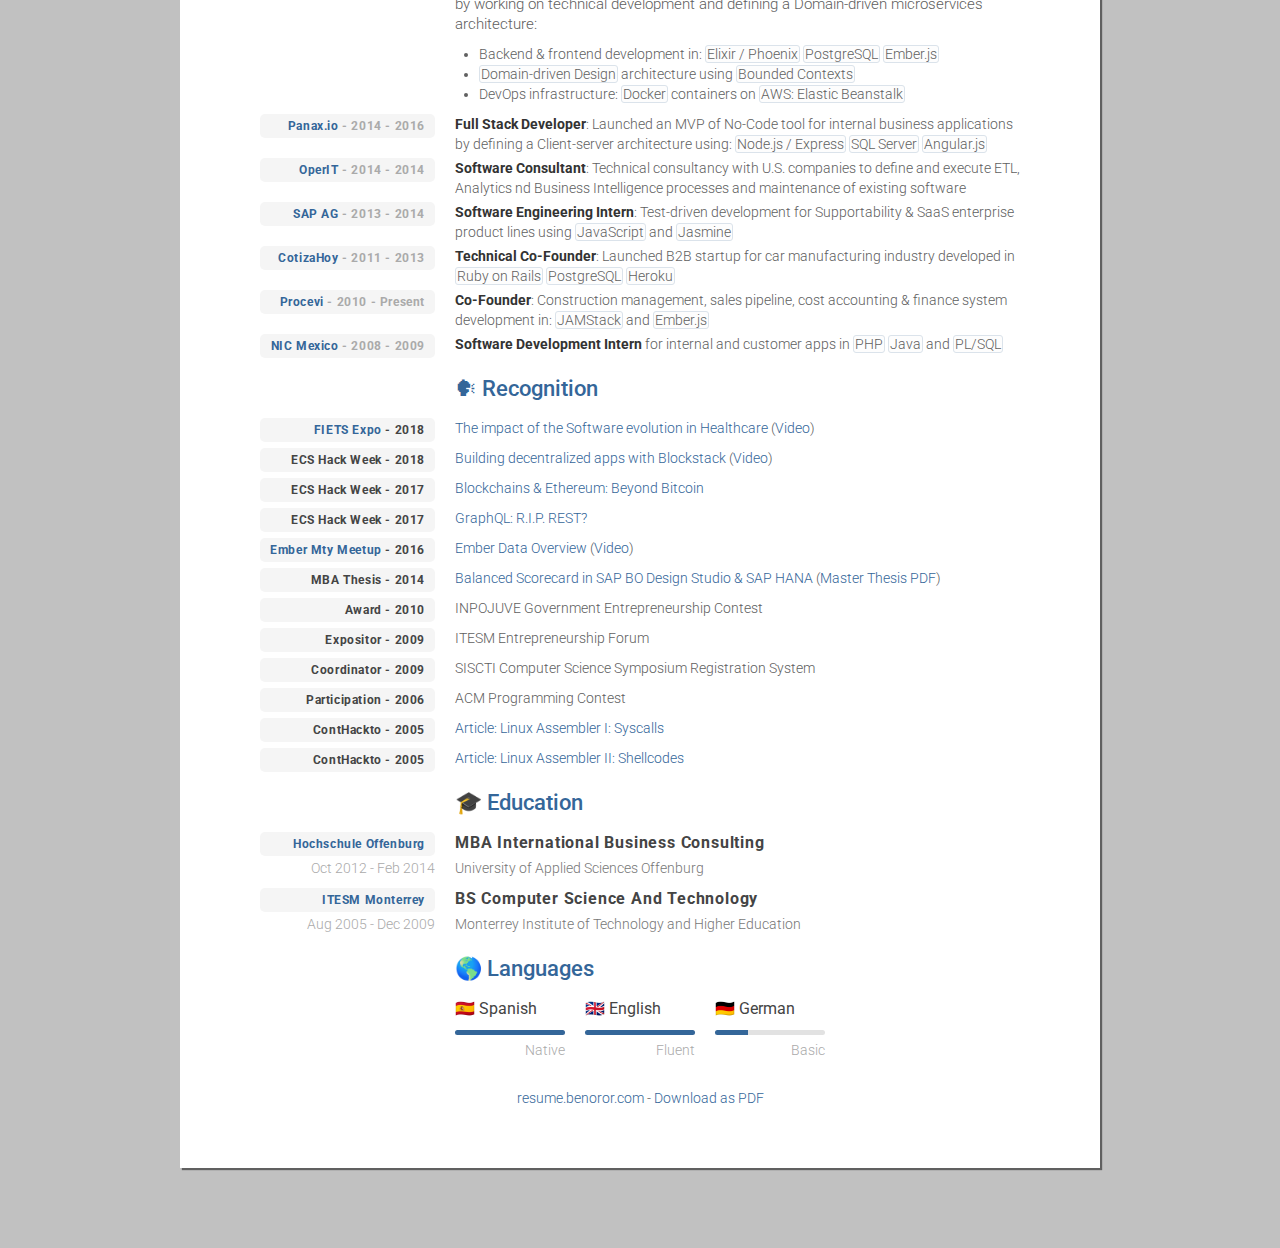
==== commit d53bed9e: "Switch from doer to achiever" ====
--- a/index.html
+++ b/index.html
@@ -45,10 +45,10 @@
 
 				<div class="row">
           <div class="span12 cv-profile">
-            Computer Science Engineer specialized in Full Stack Software Development.
-            Passionate about building end-to-end software products, leading engineering teams and leveraging technology to tackle big real-world problems.
+            Computer Science Engineer specialized in Full Stack web development.
+            Passionate about launching end-to-end customer-driven software products, leading engineering teams and leveraging technology to tackle big real-world problems.
             Former CTO of Healthcare startups with thousands of users in U.S., LatAm, Middle and Far East.
-            Prior experience includes technical leadership in SaaS startups and software engineering in SAP, Germany.</span></div>
+            Prior experience includes technical leadership in SaaS startups and software engineering in SAP.</span></div>
         </div>
 
         <div class="hr hide-on-phone"></div>
@@ -76,18 +76,17 @@
             <h4>Chief Technology Officer</h4>
             <details open>
               <summary>
-								Healthcare platform for helping Myeloma cancer patients to find their best treatment options, with the mission of accelerating the finding of a cure
-								<!--for this disease, and potentially many others, by leveraging on technology and out-of-the-box thinking.-->
+								Build a development team and processes to launch a Healthcare platform for cancer patients to find their best treatment options, with the mission of accelerating the finding of a cure.
 							</summary>
               <p>
                 <ul>
-									<li>Hands-on coding, reviewing & testing backend APIs, data pipelines & frontend clients: <span class="highlight">Ruby on Rails</span> <span class="highlight">PostgreSQL</span> <span class="highlight">React</span> <span class="highlight">Svelte.js</span></li>
-									<li>DevOps & CI/CD pipelines: <span class="highlight">Heroku</span> <span class="highlight">AWS</span> <span class="highlight">Google Cloud</span> <span class="highlight">Netlify</span> <span class="highlight">Github</span> <span class="highlight">Codeship</span></li>
-									<li>Support & Analytics: <span class="highlight">Metabase</span> <span class="highlight">Sentry</span> <span class="highlight">Intercom</span></li>
-                  <li>Prioritize roadmap and measure performance: Agile <span class="highlight">Kanban</span> methodology in <span class="highlight">Trello</span></li>
-									<li>Definition of Technology Strategy and <span class="highlight">Software Architecture</span></li>
-									<li>Technical leadership & mentoring to achieve continuous improvement</li>
-									<li>Recruit and retain top talent in a competitive market</li>
+									<li>Set up development process for backend APIs, data pipelines & frontend clients by hands-on programming, code reviewing & testing in: <span class="highlight">Ruby on Rails</span> <span class="highlight">PostgreSQL</span> <span class="highlight">React</span></li>
+									<li>Automated products lifecycle via DevOps & Continuous Integration/Delivery pipelines: <span class="highlight">Heroku</span> <span class="highlight">AWS</span> <span class="highlight">Google Cloud</span> <span class="highlight">Netlify</span> <span class="highlight">Github</span> <span class="highlight">Codeship</span></li>
+									<li>Increased customer feedback awareness and success metrics by creating support & analytics infrastructure in: <span class="highlight">Metabase</span> <span class="highlight">Sentry</span> <span class="highlight">Intercom</span></li>
+                  <li>Created a product development pipeline from scratch to priotitize and measure performance using Agile <span class="highlight">Kanban</span> methodology in <span class="highlight">Trello</span></li>
+									<li>Decreased bugs and improved quality overall via technical leadership & mentoring to achieve continuous improvement as a team</li>
+									<li>Defined a Technology Strategy and <span class="highlight">Software Architecture</span> aligned with product vision</li>
+									<li>Recruited and retained top talent in a competitive U.S. market</li>
                 </ul>
 							</p>
             </details>
@@ -109,23 +108,22 @@
             <h4>Chief Technology Officer</h4>
             <details open>
               <summary>
-								Member of executive team, leading technology strategy, software development and SaaS operations.
-								Working closely with Product, Sales & Customer Success organizations
-                Merged all product teams under a single engineering organization culture.
+								Lead technology strategy, software development and operations to get to new SaaS markets in Argentina and Middle-East.
+                Merged all product teams under a single organization culture.
+								Worked closely with Product, Sales & Support organizations.
 							</summary>
               <p>
                 Technology strategy and software architecture:
                 <ul>
-                  <li>Internationalization for new markets via APIs, Microservices and serverless Lambda functions using: <span class="highlight">Java / Spring Boot</span> <span class="highlight">Elixir / Phoenix</span> <span class="highlight">Node.js / Micro</span> <span class="highlight">Ruby on Rails</span> <span class="highlight">PostgreSQL</span> <span class="highlight">MongoDB</span> <span class="highlight">Javascript</span> </li>
-                  <li>Cloud architecture & DevOps for high availability and resilience using elastic infrastructure with: <span class="highlight">AWS: EC2, S3, RDS, Elastic Beanstalk, ECS, ECR</span> & <span class="highlight">ZEIT Now</span></li>
-                  <li>Containerization, automated testing and CI/CD pipelines for continuous quality and delivery: <span class="highlight">Docker Containers</span> <span class="highlight">Gitlab</span> <span class="highlight">Jenkins</span></li>
+                  <li>Succesfully launched internationalization for new markets via APIs, Microservices and serverless Lambda functions using:  <span class="highlight">Elixir / Phoenix</span> <span class="highlight">Node.js / Micro</span> <span class="highlight">Ruby on Rails</span> <span class="highlight">Java / Spring Boot</span> <span class="highlight">PostgreSQL</span> <span class="highlight">MongoDB</span> <span class="highlight">Javascript</span> </li>
+                  <li>Achieved high availability and resilience cloud architecture by relying on DevOps, elastic infrastructure, containerization, automated testing and CI/CD pipelines for continuous quality and delivery with: <span class="highlight">AWS: EC2, S3, RDS, Elastic Beanstalk, ECS, ECR</span> <span class="highlight">Docker</span> <span class="highlight">Gitlab</span> <span class="highlight">Jenkins</span></li>
                 </ul>
                 Engineering management:
                 <ul>
-                  <li>Executing <span class="highlight">SCRUM</span> & <span class="highlight">Kanban</span> Agile software development methodologies to prioritize the roadmap and measure optimal performance</li>
-                  <li>Continuous improvement via OKRs, Performance Reviews and One-on-ones</li>
+                  <li>Improved roadmap priorization and improved performance measurement of dev teams by adopting <span class="highlight">SCRUM</span> & <span class="highlight">Kanban</span> Agile software development methodologies</li>
                   <li>Established engineering culture based on mentoring, career growth, full ownership, transparency and accountability</li>
-                  <li>Recruit and retain top talent in a competitive market</li>
+                  <li>Achieved continuous improvement via OKRs, Performance Reviews and One-on-ones</li>
+                  <li>Recruited and succesfully retained top talent that added value to the company</li>
                 </ul>
               </p>
             </details open >
@@ -142,19 +140,19 @@
           <div class="span9 cv-item-details">
             <h4>Chief Technology Officer</h4>
             <details open>
-              <summary>EHR practice management app providing the best user experience for LatAm markets</summary>
+              <summary>Scaled EHR practice management app from MVP to product/market fit, thousands of MAUs and increasing ARR by providing the best user experience for LatAm physicians market.</summary>
               <p>
                 <ul>
-									<li>Coding, reviewing & testing backend APIs and frontend clients: <span class="highlight">Ruby on Rails</span> <span class="highlight">Python</span> <span class="highlight">PostgreSQL</span> <span class="highlight">Redis</span> <span class="highlight">Ember.js</span> <span class="highlight">React Native</span></li>
-                  <li>Software Architecture definition &amp; fault-tolerant APIs and microservices:</li>
+									<li>Established development processes for coding, reviewing & testing backend APIs and frontend clients in: <span class="highlight">Ruby on Rails</span> <span class="highlight">Python</span> <span class="highlight">PostgreSQL</span> <span class="highlight">Redis</span> <span class="highlight">Ember.js</span> <span class="highlight">React Native</span></li>
+                  <li>Defined Software Architecture and launched fault-tolerant APIs and microservices:</li>
                   <ul>
-                    <li>Drugs interactions microservice based on Wolters Kluwer's Medi-Span®</li>
-                    <li>Machine Learning prediction service based on <span class="highlight">Tensorflow</span></li>
-                    <li><span class="highlight">Apache Solr</span> full-text search service</li>
+                    <li>Drugs interactions <span class="highlight">Java</span> service based on Wolters Kluwer's Medi-Span®</li>
+                    <li>Machine Learning prediction & classification service based on <span class="highlight">Tensorflow</span></li>
+                    <li>Full-text search service based on <span class="highlight">Apache Solr</span></li>
                   </ul>
-									<li>DevOps & CI/CD pipelines: <span class="highlight">Heroku</span> <span class="highlight">AWS: EC2, S3</span>  <span class="highlight">Github</span> <span class="highlight">Codeship</span> <span class="highlight">Sentry</span></li>
-                  <li>Dev team recruiting, management & coaching, balancing between quality & cadence</li>
-									<li>Lean <span class="highlight">Kanban</span> product development methodology</li>
+									<li>Implemented DevOps and continuous integration/delivery to production: <span class="highlight">Heroku</span> <span class="highlight">AWS: EC2, S3</span>  <span class="highlight">Github</span> <span class="highlight">Codeship</span> <span class="highlight">Sentry</span></li>
+                  <li>Reached balance between quality & speed by improving recruiting, management & coaching of development team</li>
+									<li>Achieved Lean product development by relying on <span class="highlight">Kanban</span>  methodology</li>
                 </ul>
               </p>
             </details>
@@ -171,7 +169,7 @@
           <div class="span9 cv-item-details">
             <h4>Lead Software Architect</h4>
             <details open>
-              <summary>Technical development & architecture of insurance claims management system:</summary>
+              <summary>Bootstraped a claims management system for the insurance industry in LatAm by working on technical development and defining a Domain-driven microservices architecture:</summary>
               <p>
                 <ul>
                   <li>Backend & frontend development in: <span class="highlight">Elixir / Phoenix</span> <span class="highlight">PostgreSQL</span> <span class="highlight">Ember.js</span></li>
@@ -183,110 +181,59 @@
           </div>
         </div>
 
-        <div class="row">
-          <div class="span3 cv-item-description">
-            <h6><a href="http://panax.io/">Panax.io</a></h6>
-            <p>
-              <span class="mute">San Luis Potosi, MX</span><br/>
-              <span class="mute">2014 - 2016</span>
-            </p>
-          </div>
-          <div class="span9 cv-item-details">
-            <h4>Full Stack Developer</h4>
-            <details>
-              <summary>Architecture & coding of No-Code tool for internal business applications using:<br /> <span class="highlight">Node.js / Express</span> <span class="highlight">SQL Server</span> <span class="highlight">Angular.js</span></summary>
-              <p>Architecture, coding & execution of JavaScript Application consuming PanaxDB underlying technology, using Express.js (Node.js) in the backend and AngularJS in the frontend, integrating diverse fullstack technologies.</p>
-            </details>
-          </div>
-        </div>
-
-				<div class="row">
-					<div class="span3 cv-item-description">
-						<h6><a href="http://www.servicesinit.com/">OperIT</a></h6>
-						<p>
-							<span class="mute">San Luis Potosi, MX</span><br/>
-              <span class="mute">2014 - 2014</span><br/>
-						</p>
-					</div>
-					<div class="span9 cv-item-details">
-						<h4>Software Consultant</h4>
-            <details>
-              <summary>ETL, Analytics, Business Intelligence for financials software</summary>
-              <p>Worked with US companies to perform ETL & data migration processes, business intelligence, ERP management, software extensibility, audit, support & maintenance</p>
-            </details>
-					</div>
-				</div>
-
-				<div class="row">
-					<div class="span3 cv-item-description">
-						<h6><a href="http://www.sap.com/">SAP AG</a></h6>
-						<p>
-							<span class="mute">St. Leon-Rot, DE</span><br/>
-              <span class="mute">2013 - 2014</span><br/>
-						</p>
-					</div>
-					<div class="span9 cv-item-details">
-						<h4>Software Engineering Intern</h4>
-            <details>
-              <summary>Test-driven development for Supportability & SaaS enterprise product lines using <span class="highlight">JavaScript</span> and <span class="highlight">Jasmine</span></summary>
-              <p>Member of Supportability SCRUM team.</p>
-              <p>Frontend and server-side (HANA) development with JavaScript. Also wrote MBA thesis on SAP BI tools.</p>
-              <p>Certifications: SAP Certified Business Associate with SAP ERP 6.0 - Software Development on SAP HANA Cloud Platform - In-Memory Database Management</p>
-            </details>
-					</div>
-				</div>
-
-				<div class="row">
-					<div class="span3 cv-item-description">
-						<h6><a href="http://www.cotizahoy.com/">CotizaHoy</a></h6>
-						<p>
-              <span class="mute">San Luis Potosi, MX</span><br/>
-              <span class="mute">2011 - 2012</span><br/>
-						</p>
-					</div>
-					<div class="span9 cv-item-details">
-						<h4>Technical Co-Founder</h4>
-            <details>
-              <summary>B2B startup for car manufacturing industry developed in <span class="highlight">Ruby on Rails</span> <span class="highlight">PostgreSQL</span> <span class="highlight">Heroku</span></summary>
-              <p>B2B quotation platform for the local industries, mainly steel & car manufacturing.</p>
-            </details>
-					</div>
-				</div>
-
-				<div class="row">
-					<div class="span3 cv-item-description">
-						<h6><a href="http://www.procevi.com/">Procevi</a></h6>
-						<p>
-              <span class="mute">San Luis Potosi, MX</span><br/>
-							<span class="mute">2010 - Present</span><br/>
-						</p>
-					</div>
-					<div class="span9 cv-item-details">
-						<h4>Co-Founder</h4>
-            <details>
-              <summary>Construction project management, sales pipeline & cost accounting & finance system developed with <span class="highlight">JAMStack</span> & <span class="highlight">Ember.js</span></summary>
-              <p>ERP development, digital marketing, construction project management, supply chain, controlling, mortgages counseling</p>
-            </details>
-					</div>
-				</div>
-
-				<div class="row">
-					<div class="span3 cv-item-description">
-						<h6><a href="http://www.nicmexico.mx/">NIC Mexico</a></h6>
-						<p>
-              <span class="mute">Monterrey, MX</span><br/>
-							<span class="mute">2008</span><br/>
-						</p>
-					</div>
-					<div class="span9 cv-item-details">
-						<h4>Information Technology Intern</h4>
-            <details>
-              <summary>Developed internal and customer-facing applications in <span class="highlight">PHP</span> <span class="highlight">Java</span> and <span class="highlight">PL/SQL</span></summary>
-              <p>Collaborating with IT team, developed internal and customer-facing applications with PHP and PL/SQL, working with a handful of databases (Oracle, MySQL) and supporting managers with useful business information</p>
-            </details>
-					</div>
-				</div>
-
+				<div class="row">
+					<div class="span3 cv-item-description">
+            <h6><a href="http://panax.io/">Panax.io</a><span class="mute"> - 2014 - 2016</span></h6>
+					</div>
+					<div class="span9">
+            <strong>Full Stack Developer</strong>: Launched an MVP of No-Code tool for internal business applications by defining a Client-server architecture using: <span class="highlight">Node.js / Express</span> <span class="highlight">SQL Server</span> <span class="highlight">Angular.js</span>
+					</div>
+				</div>
+
+				<div class="row">
+					<div class="span3 cv-item-description">
+            <h6><a href="http://www.servicesinit.com/">OperIT</a><span class="mute"> - 2014 - 2014</span></h6>
+					</div>
+					<div class="span9">
+            <strong>Software Consultant</strong>: Technical consultancy with U.S. companies to define and execute ETL, Analytics nd Business Intelligence processes and maintenance of existing software
+					</div>
+				</div>
+
+				<div class="row">
+					<div class="span3 cv-item-description">
+            <h6><a href="http://www.sap.com/">SAP AG</a><span class="mute"> - 2013 - 2014</span></h6>
+					</div>
+					<div class="span9">
+            <strong>Software Engineering Intern</strong>: Test-driven development for Supportability & SaaS enterprise product lines using <span class="highlight">JavaScript</span> and <span class="highlight">Jasmine</span>
+					</div>
+				</div>
+
+				<div class="row">
+					<div class="span3 cv-item-description">
+            <h6><a href="http://www.cotizahoy.com/">CotizaHoy</a><span class="mute"> - 2011 - 2013</span></h6>
+					</div>
+					<div class="span9">
+            <strong>Technical Co-Founder</strong>: Launched B2B startup for car manufacturing industry developed in <span class="highlight">Ruby on Rails</span> <span class="highlight">PostgreSQL</span> <span class="highlight">Heroku</span>
+					</div>
+				</div>
+
+				<div class="row">
+					<div class="span3 cv-item-description">
+            <h6><a href="http://www.procevi.com/">Procevi</a><span class="mute"> - 2010 - Present</span></h6>
+					</div>
+					<div class="span9">
+            <strong>Co-Founder</strong>: Construction management, sales pipeline, cost accounting & finance system development in: <span class="highlight">JAMStack</span> and <span class="highlight">Ember.js</span>
+					</div>
+				</div>
+
+				<div class="row">
+					<div class="span3 cv-item-description">
+            <h6><a href="http://www.nicmexico.mx/">NIC Mexico</a><span class="mute"> - 2008 - 2009</span></h6>
+					</div>
+					<div class="span9">
+            <strong>Software Development Intern</strong> for internal and customer apps in <span class="highlight">PHP</span> <span class="highlight">Java</span> and <span class="highlight">PL/SQL</span>
+					</div>
+				</div>
 
 				<!--
 					CERTIFICATIONS
--- a/base.css
+++ b/base.css
@@ -213,17 +213,12 @@
 ul,ol {
 margin-bottom:4px;
 margin-left:24px;
-list-style:circle;
 list-style-position:outside;
 }
 
 ul ul,ul ol,ol ol,ol ul {
 margin-left:30px;
 margin-bottom:0;
-}
-
-ul {
-list-style: circle;
 }
 
 ol {
@@ -1116,6 +1111,7 @@
 summary {
   cursor: pointer;
   margin-bottom: 10px;
+  font-size: 15px;
 }
 summary::-webkit-details-marker {
   color: #777;
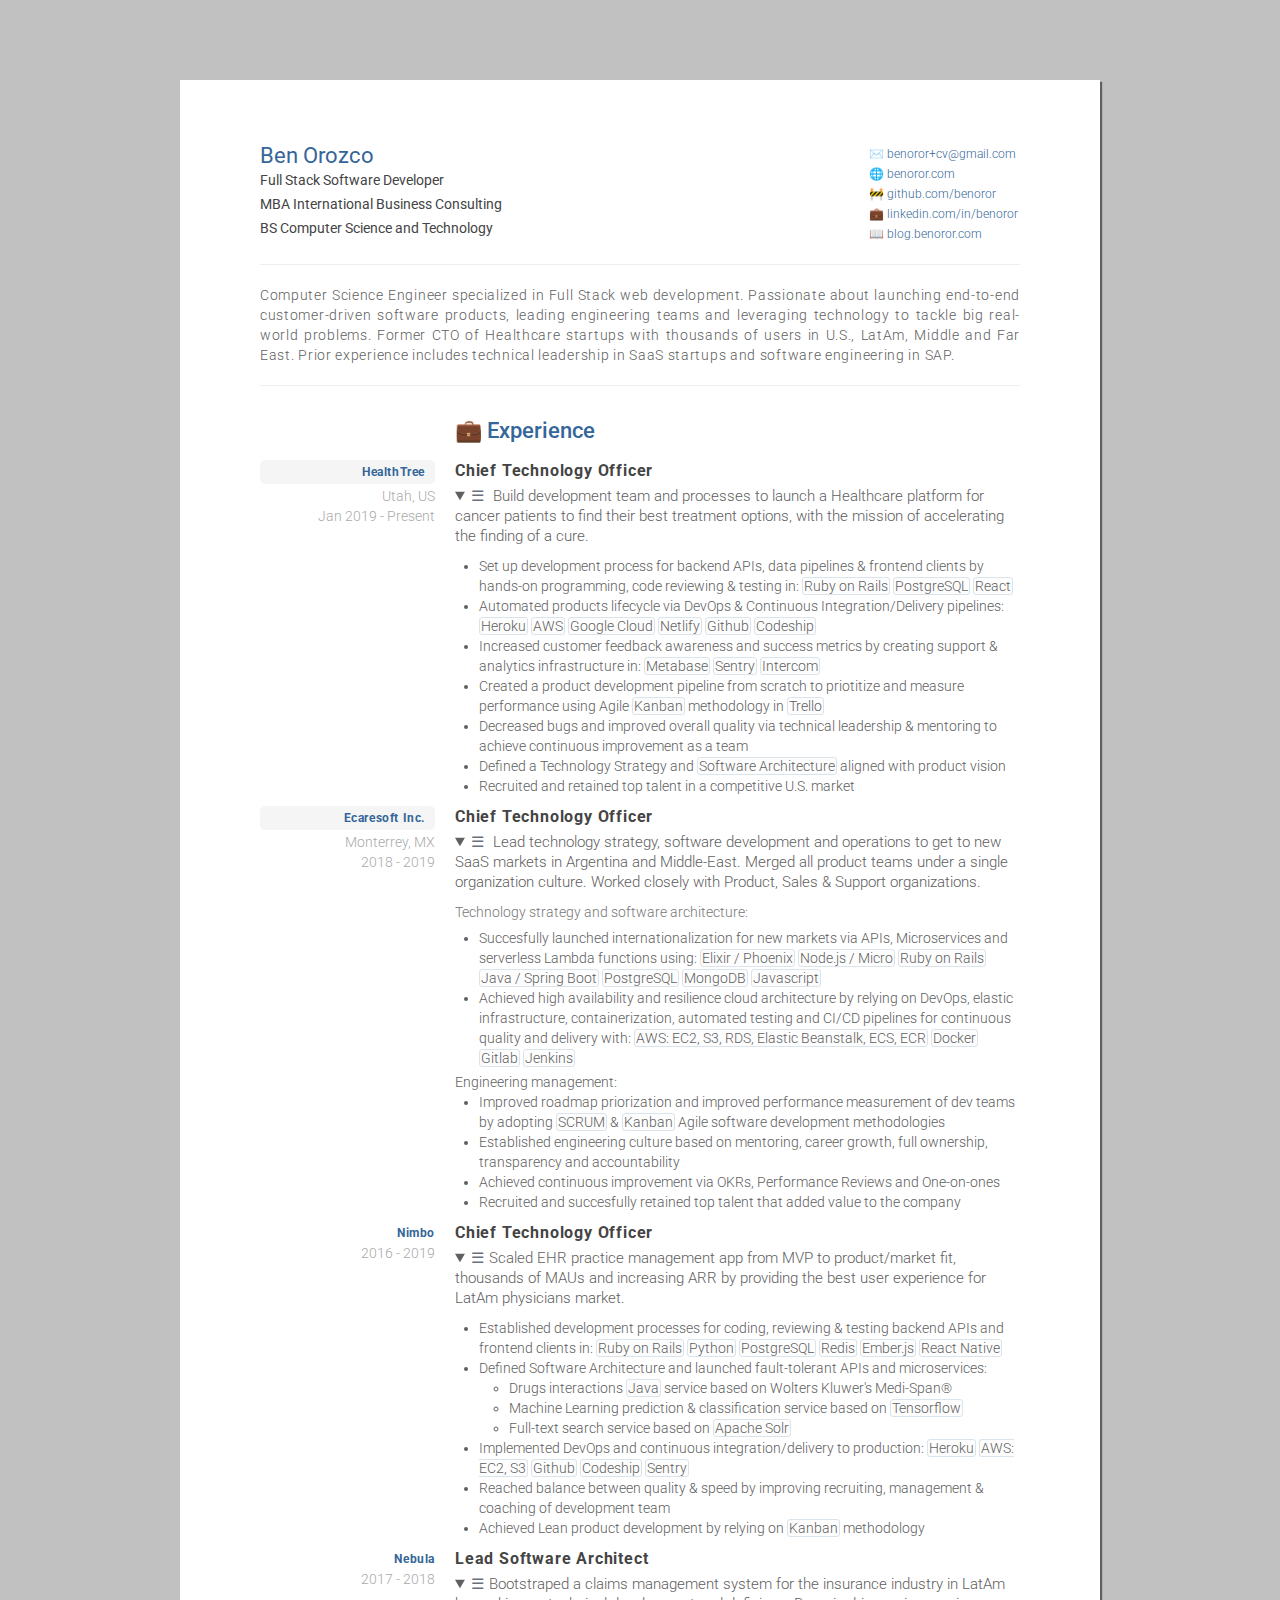
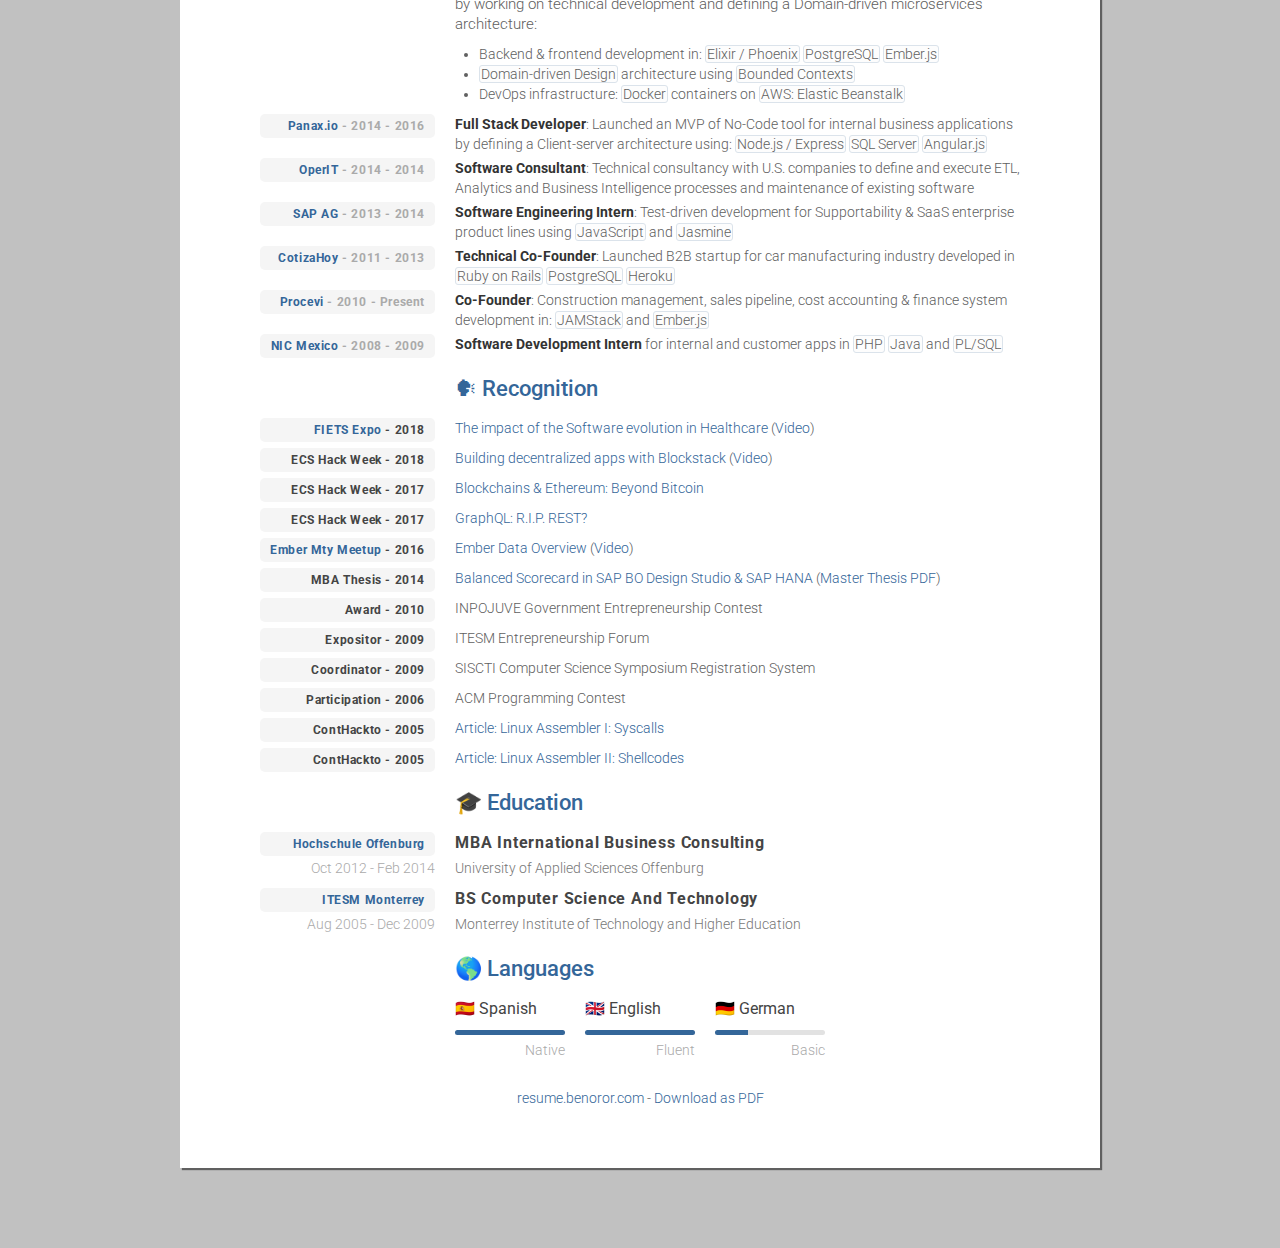
==== commit 8f0e9934: "Minor typos" ====
--- a/index.html
+++ b/index.html
@@ -76,7 +76,7 @@
             <h4>Chief Technology Officer</h4>
             <details open>
               <summary>
-								Build a development team and processes to launch a Healthcare platform for cancer patients to find their best treatment options, with the mission of accelerating the finding of a cure.
+								Build development team and processes to launch a Healthcare platform for cancer patients to find their best treatment options, with the mission of accelerating the finding of a cure.
 							</summary>
               <p>
                 <ul>
@@ -84,7 +84,7 @@
 									<li>Automated products lifecycle via DevOps & Continuous Integration/Delivery pipelines: <span class="highlight">Heroku</span> <span class="highlight">AWS</span> <span class="highlight">Google Cloud</span> <span class="highlight">Netlify</span> <span class="highlight">Github</span> <span class="highlight">Codeship</span></li>
 									<li>Increased customer feedback awareness and success metrics by creating support & analytics infrastructure in: <span class="highlight">Metabase</span> <span class="highlight">Sentry</span> <span class="highlight">Intercom</span></li>
                   <li>Created a product development pipeline from scratch to priotitize and measure performance using Agile <span class="highlight">Kanban</span> methodology in <span class="highlight">Trello</span></li>
-									<li>Decreased bugs and improved quality overall via technical leadership & mentoring to achieve continuous improvement as a team</li>
+									<li>Decreased bugs and improved overall quality via technical leadership & mentoring to achieve continuous improvement as a team</li>
 									<li>Defined a Technology Strategy and <span class="highlight">Software Architecture</span> aligned with product vision</li>
 									<li>Recruited and retained top talent in a competitive U.S. market</li>
                 </ul>
@@ -195,7 +195,7 @@
             <h6><a href="http://www.servicesinit.com/">OperIT</a><span class="mute"> - 2014 - 2014</span></h6>
 					</div>
 					<div class="span9">
-            <strong>Software Consultant</strong>: Technical consultancy with U.S. companies to define and execute ETL, Analytics nd Business Intelligence processes and maintenance of existing software
+            <strong>Software Consultant</strong>: Technical consultancy with U.S. companies to define and execute ETL, Analytics and Business Intelligence processes and maintenance of existing software
 					</div>
 				</div>
 
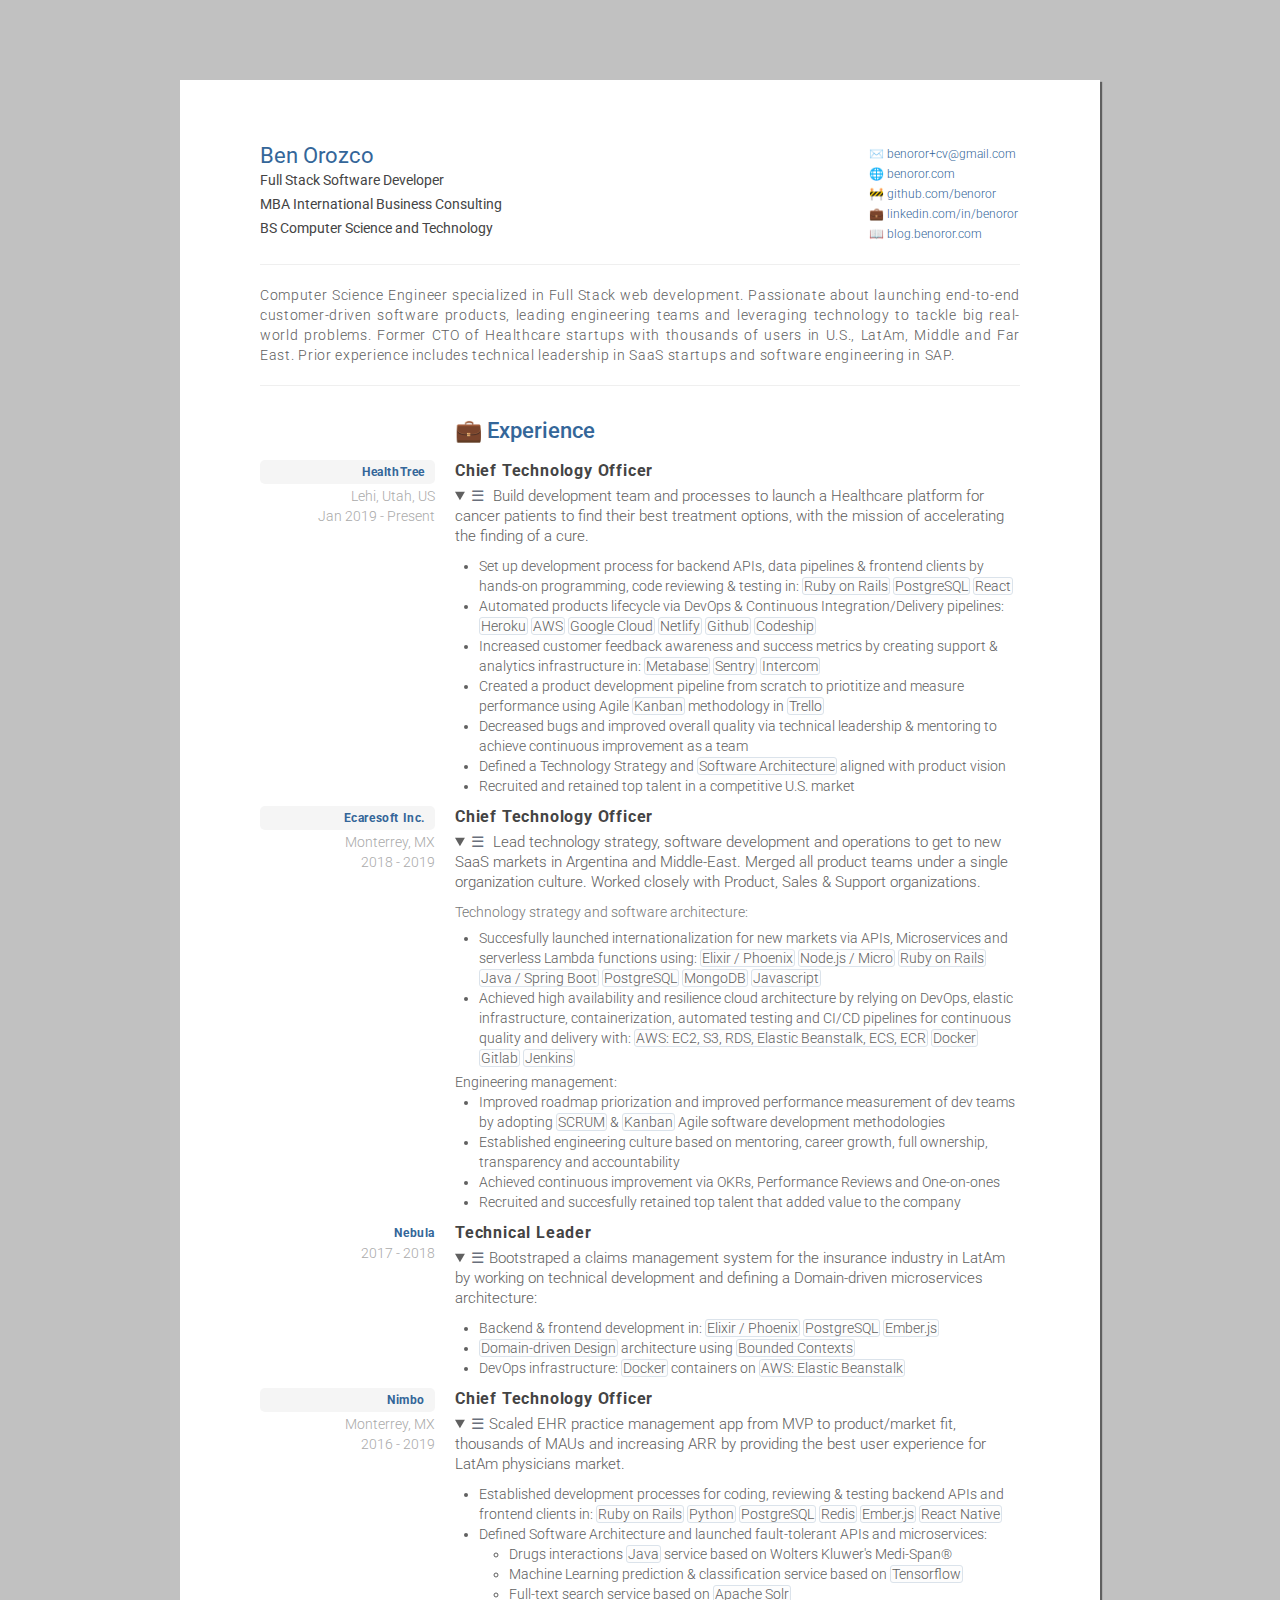
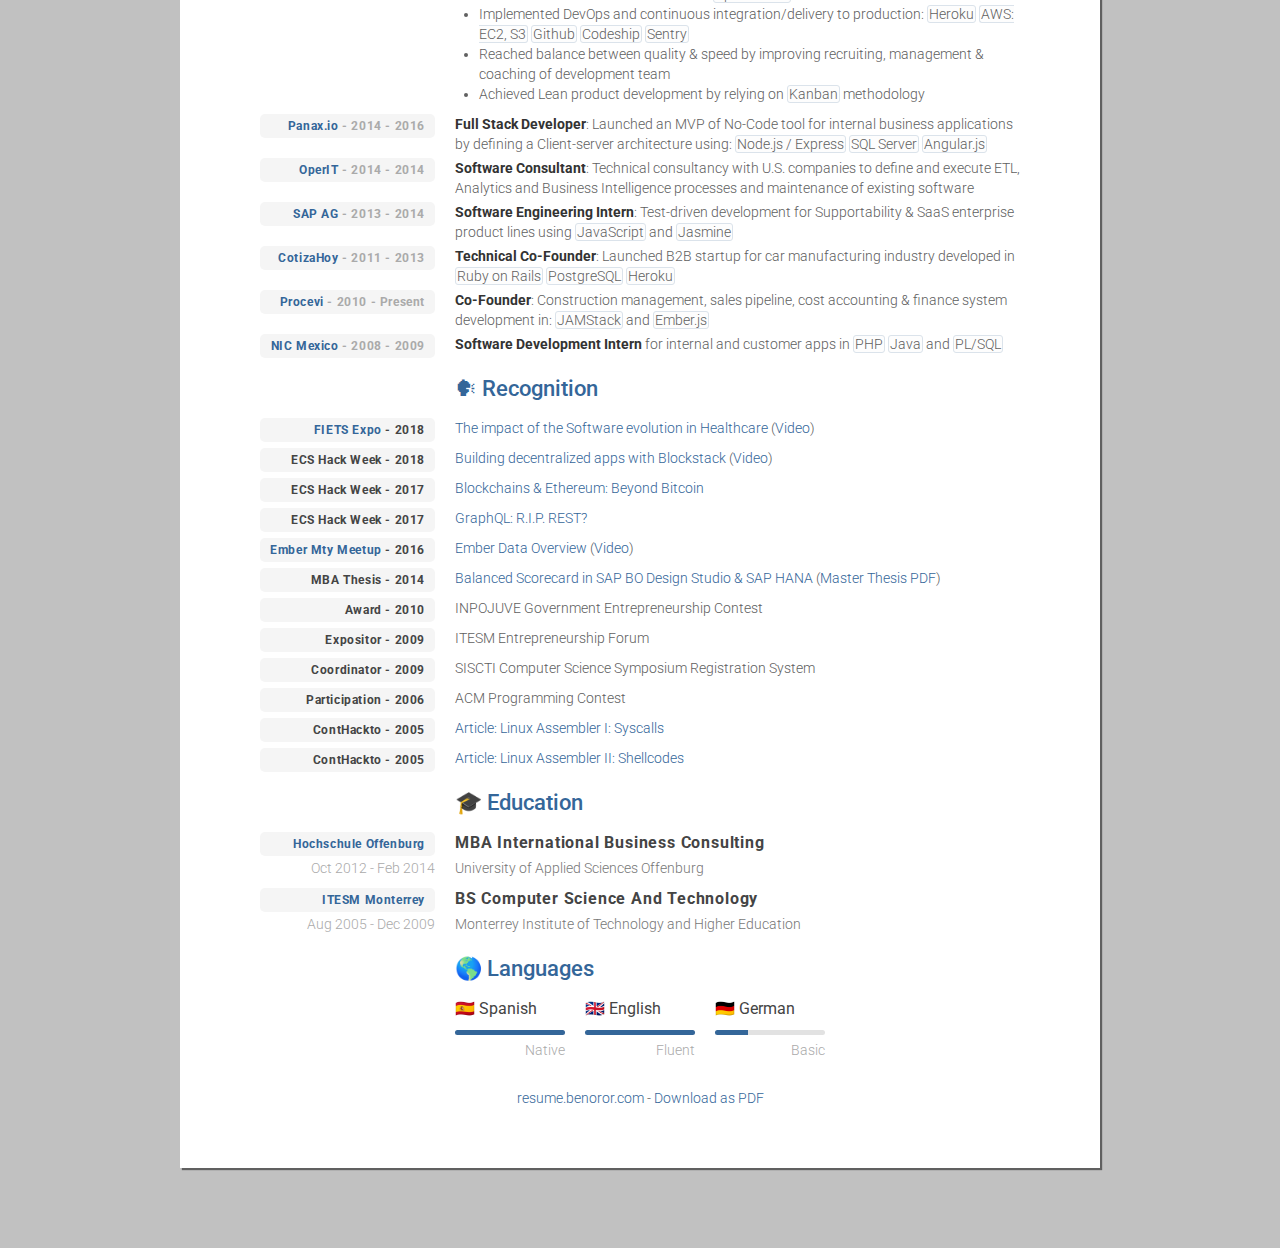
==== commit 32ced879: "Minor fixes" ====
--- a/index.html
+++ b/index.html
@@ -68,7 +68,7 @@
           <div class="span3 cv-item-description">
             <h6><a href="https://www.healthtree.org">HealthTree</a></h6>
             <p>
-              <span class="mute">Utah, US</span><br/>
+              <span class="mute">Lehi, Utah, US</span><br/>
               <span class="mute">Jan 2019 - Present</span>
             </p>
           </div>
@@ -132,8 +132,31 @@
 
         <div class="row">
           <div class="span3 cv-item-description">
-            <a href="http://www.nimbo-x.com/">Nimbo</a>
+            <a href="https://www.usenebula.com/">Nebula</a><br/>
             <p>
+              <span class="mute">2017 - 2018</span><br/>
+            </p>
+          </div>
+          <div class="span9 cv-item-details">
+            <h4>Technical Leader</h4>
+            <details open>
+              <summary>Bootstraped a claims management system for the insurance industry in LatAm by working on technical development and defining a Domain-driven microservices architecture:</summary>
+              <p>
+                <ul>
+                  <li>Backend & frontend development in: <span class="highlight">Elixir / Phoenix</span> <span class="highlight">PostgreSQL</span> <span class="highlight">Ember.js</span></li>
+                  <li><span class="highlight">Domain-driven Design</span> architecture using <span class="highlight">Bounded Contexts</span></li>
+                  <li>DevOps infrastructure: <span class="highlight">Docker</span> containers on <span class="highlight">AWS: Elastic Beanstalk</span>
+                </ul>
+              </p>
+            </details>
+          </div>
+        </div>
+
+        <div class="row">
+          <div class="span3 cv-item-description">
+            <h6><a href="http://www.nimbo-x.com/">Nimbo</a></h6>
+            <p>
+              <span class="mute">Monterrey, MX</span><br/>
               <span class="mute">2016 - 2019</span><br/>
             </p>
           </div>
@@ -159,28 +182,6 @@
           </div>
         </div>
 
-        <div class="row">
-          <div class="span3 cv-item-description">
-            <a href="https://www.usenebula.com/">Nebula</a><br/>
-            <p>
-              <span class="mute">2017 - 2018</span><br/>
-            </p>
-          </div>
-          <div class="span9 cv-item-details">
-            <h4>Lead Software Architect</h4>
-            <details open>
-              <summary>Bootstraped a claims management system for the insurance industry in LatAm by working on technical development and defining a Domain-driven microservices architecture:</summary>
-              <p>
-                <ul>
-                  <li>Backend & frontend development in: <span class="highlight">Elixir / Phoenix</span> <span class="highlight">PostgreSQL</span> <span class="highlight">Ember.js</span></li>
-                  <li><span class="highlight">Domain-driven Design</span> architecture using <span class="highlight">Bounded Contexts</span></li>
-                  <li>DevOps infrastructure: <span class="highlight">Docker</span> containers on <span class="highlight">AWS: Elastic Beanstalk</span>
-                </ul>
-              </p>
-            </details>
-          </div>
-        </div>
-
 				<div class="row">
 					<div class="span3 cv-item-description">
             <h6><a href="http://panax.io/">Panax.io</a><span class="mute"> - 2014 - 2016</span></h6>
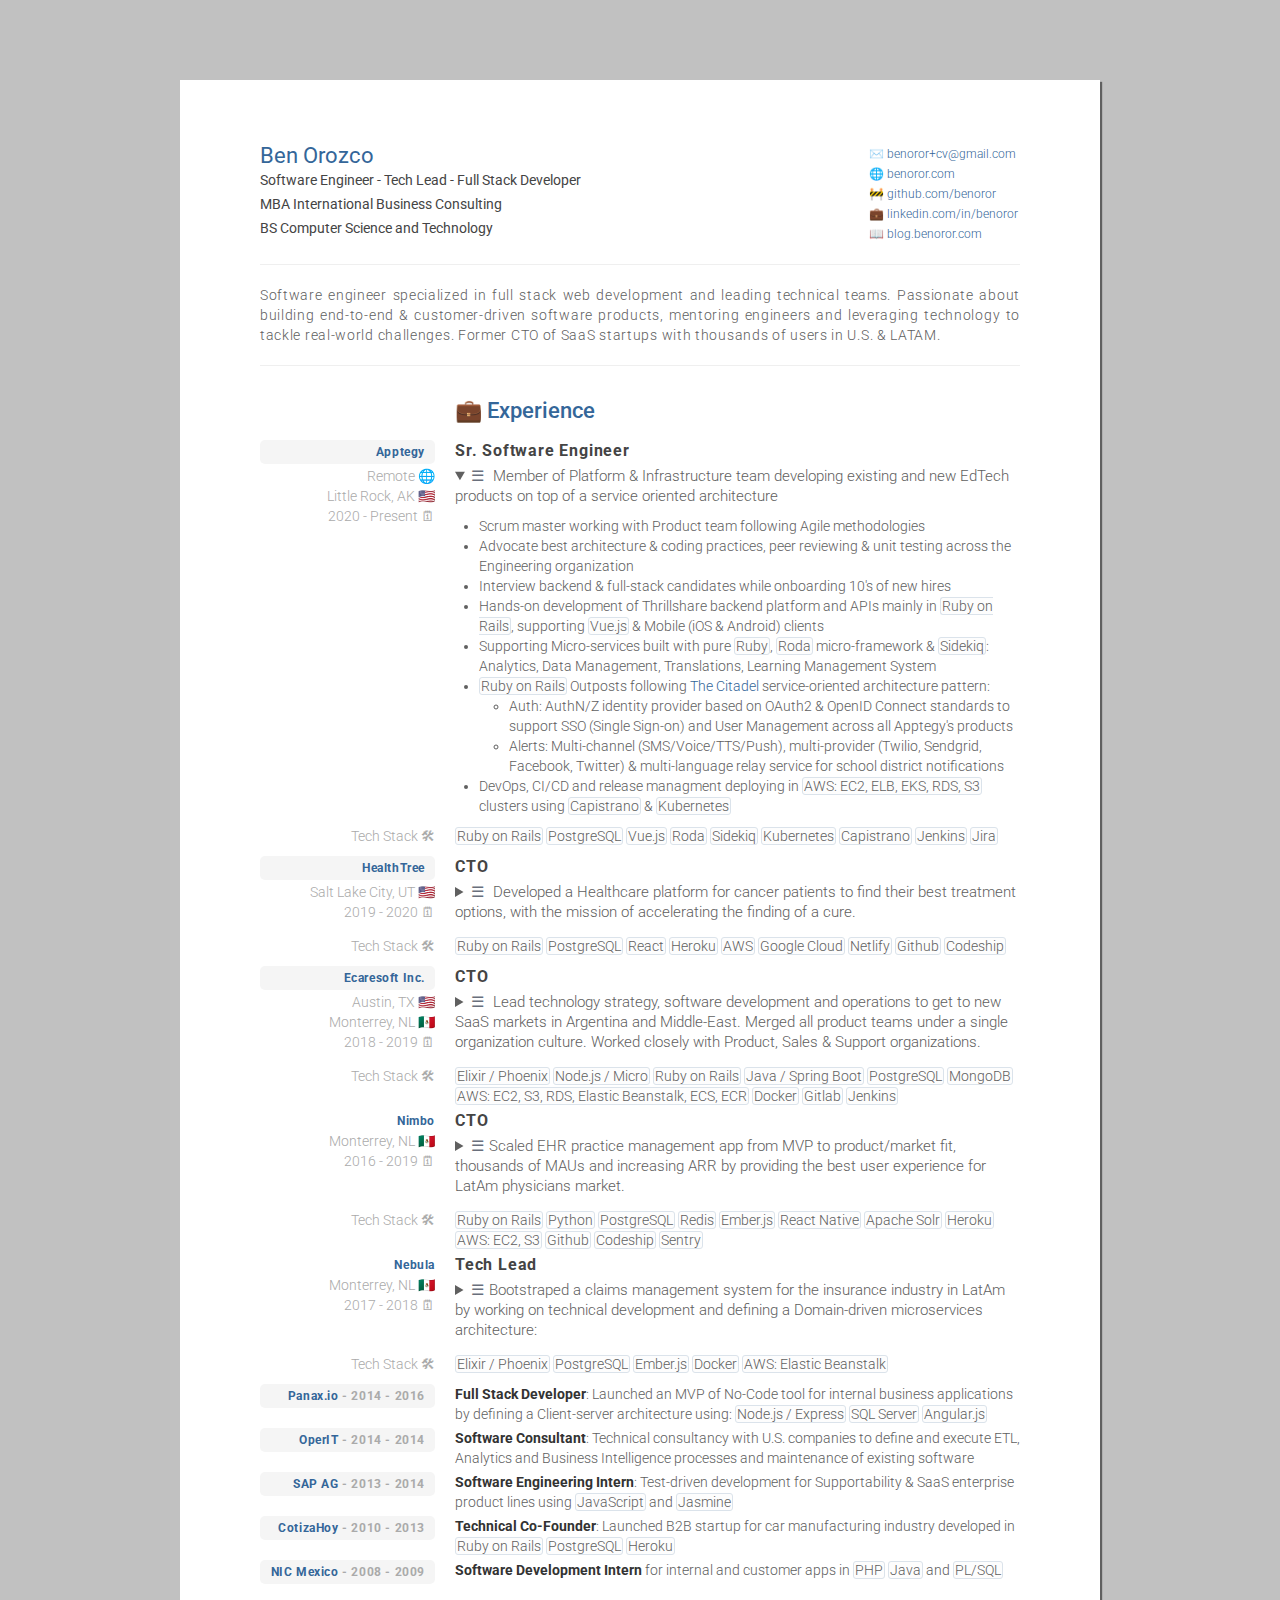
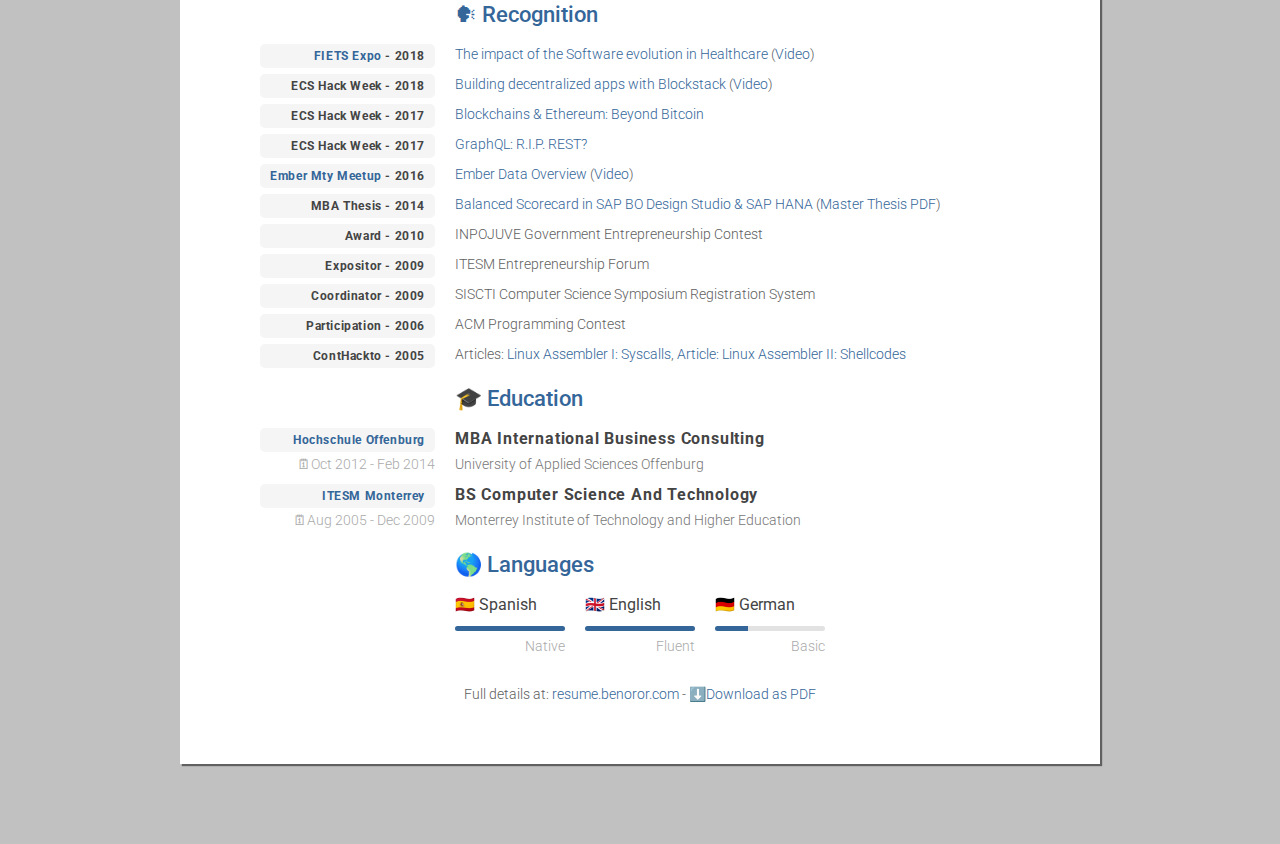
==== commit fcbc94fa: "Ref[Apptegy]: Add details" ====
--- a/index.html
+++ b/index.html
@@ -18,9 +18,10 @@
 				<div class="row">
 					<div class="span9">
 						<h2 class="logo"> <a href="http://cv.benoror.com">Ben Orozco</a> </h2>
-						<h5 class="logo">Full Stack Software Developer</h5>
+						<h5 class="logo">Software Engineer - Tech Lead - Full Stack Developer</h5>
 						<h5 class="logo">MBA International Business Consulting </h5>
 						<h5 class="logo">BS Computer Science and Technology</h5>
+						</h5>
 					</div>
 					<div class="span3">
 						<ul class="contact-info hide-on-phone fixed">
@@ -45,10 +46,10 @@
 
 				<div class="row">
           <div class="span12 cv-profile">
-            Computer Science Engineer specialized in Full Stack web development.
-            Passionate about launching end-to-end customer-driven software products, leading engineering teams and leveraging technology to tackle big real-world problems.
-            Former CTO of Healthcare startups with thousands of users in U.S., LatAm, Middle and Far East.
-            Prior experience includes technical leadership in SaaS startups and software engineering in SAP.</span></div>
+            Software engineer specialized in full stack web development and leading technical teams.
+            Passionate about building end-to-end & customer-driven software products, mentoring engineers and leveraging technology to tackle real-world challenges.
+						Former CTO of SaaS startups with thousands of users in U.S. & LATAM.
+					</div>
         </div>
 
         <div class="hr hide-on-phone"></div>
@@ -63,25 +64,76 @@
 						<h3 class="cv-section-title">💼 Experience</h3>
 					</div>
 				</div>
+
+        <div class="row">
+          <div class="span3 cv-item-description">
+            <h6><a href="https://www.apptegy.com/">Apptegy</a></h6>
+            <p>
+              <span class="mute">Remote 🌐</span><br/>
+              <span class="mute">Little Rock, AK 🇺🇸</span><br/>
+              <span class="mute">2020 - Present 🗓</span>
+            </p>
+          </div>
+          <div class="span9 cv-item-details">
+            <h4>Sr. Software Engineer</h4>
+            <details open>
+              <summary>
+								Member of Platform & Infrastructure team developing existing and new EdTech products on top of a service oriented architecture
+							</summary>
+              <p>
+                <ul>
+									<li>Scrum master working with Product team following Agile methodologies</li>
+									<li>Advocate best architecture & coding practices, peer reviewing & unit testing across the Engineering organization</i>
+									<li>Interview backend & full-stack candidates while onboarding 10's of new hires</li>
+									<li>Hands-on development of Thrillshare backend platform and APIs mainly in <span class="highlight">Ruby on Rails</span>, supporting <span class="highlight">Vue.js</span> & Mobile (iOS & Android) clients</li>
+									<li>Supporting Micro-services built with pure <span class="highlight">Ruby</span>, <span class="highlight">Roda</span> micro-framework & <span class="highlight">Sidekiq</span>: Analytics, Data Management, Translations, Learning Management System</li>
+									<li><span class="highlight">Ruby on Rails</span> Outposts following <a href="https://m.signalvnoise.com/the-majestic-monolith-can-become-the-citadel/">The Citadel</a> service-oriented architecture pattern:</li>
+									<ul>
+										<li>Auth: AuthN/Z identity provider based on OAuth2 & OpenID Connect standards to support SSO (Single Sign-on) and User Management across all Apptegy's products</li>
+										<li>Alerts: Multi-channel (SMS/Voice/TTS/Push), multi-provider (Twilio, Sendgrid, Facebook, Twitter) & multi-language relay service for school district notifications</li>
+									</ul>
+									<li>DevOps, CI/CD and release managment deploying in <span class="highlight">AWS: EC2, ELB, EKS, RDS, S3</span> clusters using <span class="highlight">Capistrano</span> & <span class="highlight">Kubernetes</span></li>
+                </ul>
+							</p>
+            </details>
+          </div>
+        </div>
+        <div class="row">
+          <div class="span3 cv-item-description">
+            <p>
+              <span class="mute">Tech Stack 🛠</span>
+            </p>
+          </div>
+          <div class="span9 cv-item-details">
+						<div class="stack">
+							<span class="highlight">Ruby on Rails</span>
+							<span class="highlight">PostgreSQL</span>
+							<span class="highlight">Vue.js</span>
+							<span class="highlight">Roda</span> <span class="highlight">Sidekiq</span>
+							<span class="highlight">Kubernetes</span> <span class="highlight">Capistrano</span>
+							<span class="highlight">Jenkins</span> <span class="highlight">Jira</span>
+						</div>
+          </div>
+        </div>
 
         <div class="row">
           <div class="span3 cv-item-description">
             <h6><a href="https://www.healthtree.org">HealthTree</a></h6>
             <p>
-              <span class="mute">Lehi, Utah, US</span><br/>
-              <span class="mute">Jan 2019 - Present</span>
+              <span class="mute">Salt Lake City, UT 🇺🇸</span><br/>
+              <span class="mute">2019 - 2020 🗓</span>
             </p>
           </div>
           <div class="span9 cv-item-details">
-            <h4>Chief Technology Officer</h4>
-            <details open>
+            <h4>CTO</h4>
+            <details>
               <summary>
-								Build development team and processes to launch a Healthcare platform for cancer patients to find their best treatment options, with the mission of accelerating the finding of a cure.
+								Developed a Healthcare platform for cancer patients to find their best treatment options, with the mission of accelerating the finding of a cure.
 							</summary>
               <p>
                 <ul>
-									<li>Set up development process for backend APIs, data pipelines & frontend clients by hands-on programming, code reviewing & testing in: <span class="highlight">Ruby on Rails</span> <span class="highlight">PostgreSQL</span> <span class="highlight">React</span></li>
-									<li>Automated products lifecycle via DevOps & Continuous Integration/Delivery pipelines: <span class="highlight">Heroku</span> <span class="highlight">AWS</span> <span class="highlight">Google Cloud</span> <span class="highlight">Netlify</span> <span class="highlight">Github</span> <span class="highlight">Codeship</span></li>
+									<li>Put together development team and processes for backend APIs, data pipelines & frontend clients by hands-on programming, code reviewing & testing.</li>
+									<li>Automated products lifecycle via DevOps & Continuous Integration/Delivery pipelines.</li>
 									<li>Increased customer feedback awareness and success metrics by creating support & analytics infrastructure in: <span class="highlight">Metabase</span> <span class="highlight">Sentry</span> <span class="highlight">Intercom</span></li>
                   <li>Created a product development pipeline from scratch to priotitize and measure performance using Agile <span class="highlight">Kanban</span> methodology in <span class="highlight">Trello</span></li>
 									<li>Decreased bugs and improved overall quality via technical leadership & mentoring to achieve continuous improvement as a team</li>
@@ -92,21 +144,37 @@
             </details>
           </div>
         </div>
+        <div class="row">
+          <div class="span3 cv-item-description">
+            <p>
+              <span class="mute">Tech Stack 🛠</span>
+            </p>
+          </div>
+          <div class="span9 cv-item-details">
+						<div class="stack">
+							<span class="highlight">Ruby on Rails</span>
+							<span class="highlight">PostgreSQL</span>
+							<span class="highlight">React</span>
+							<span class="highlight">Heroku</span> <span class="highlight">AWS</span> <span class="highlight">Google Cloud</span> <span class="highlight">Netlify</span> <span class="highlight">Github</span> <span class="highlight">Codeship</span>
+						</div>
+          </div>
+        </div>
 
         <div class="row">
           <div class="span3 cv-item-description">
             <h6><a href="http://www.ecaresoft.com/">Ecaresoft Inc.</a></h6>
             <p>
-              <span class="mute">Monterrey, MX</span><br/>
-              <span class="mute">2018 - 2019</span><br/>
+              <span class="mute">Austin, TX 🇺🇸</span><br/>
+              <span class="mute">Monterrey, NL 🇲🇽</span><br/>
+              <span class="mute">2018 - 2019 🗓</span><br/>
             </p>
             <!-- <a href="https://www.getcirrus.com/en">Cirrus</a>,
             <a href="https://www.usenebula.com/">Nebula</a>,
             <a href="http://www.nimbo-x.com/">Nimbo</a> -->
           </div>
           <div class="span9 cv-item-details">
-            <h4>Chief Technology Officer</h4>
-            <details open>
+            <h4>CTO</h4>
+            <details>
               <summary>
 								Lead technology strategy, software development and operations to get to new SaaS markets in Argentina and Middle-East.
                 Merged all product teams under a single organization culture.
@@ -115,8 +183,8 @@
               <p>
                 Technology strategy and software architecture:
                 <ul>
-                  <li>Succesfully launched internationalization for new markets via APIs, Microservices and serverless Lambda functions using:  <span class="highlight">Elixir / Phoenix</span> <span class="highlight">Node.js / Micro</span> <span class="highlight">Ruby on Rails</span> <span class="highlight">Java / Spring Boot</span> <span class="highlight">PostgreSQL</span> <span class="highlight">MongoDB</span> <span class="highlight">Javascript</span> </li>
-                  <li>Achieved high availability and resilience cloud architecture by relying on DevOps, elastic infrastructure, containerization, automated testing and CI/CD pipelines for continuous quality and delivery with: <span class="highlight">AWS: EC2, S3, RDS, Elastic Beanstalk, ECS, ECR</span> <span class="highlight">Docker</span> <span class="highlight">Gitlab</span> <span class="highlight">Jenkins</span></li>
+                  <li>Succesfully launched internationalization for new markets via APIs, Microservices and serverless Lambda functions using.</li>
+                  <li>Achieved high availability and resilience cloud architecture by relying on DevOps, elastic infrastructure, containerization, automated testing and CI/CD pipelines for continuous quality and delivery with.</li>
                 </ul>
                 Engineering management:
                 <ul>
@@ -129,51 +197,42 @@
             </details open >
           </div>
         </div>
-
         <div class="row">
           <div class="span3 cv-item-description">
-            <a href="https://www.usenebula.com/">Nebula</a><br/>
             <p>
-              <span class="mute">2017 - 2018</span><br/>
+              <span class="mute">Tech Stack 🛠</span>
             </p>
           </div>
           <div class="span9 cv-item-details">
-            <h4>Technical Leader</h4>
-            <details open>
-              <summary>Bootstraped a claims management system for the insurance industry in LatAm by working on technical development and defining a Domain-driven microservices architecture:</summary>
-              <p>
-                <ul>
-                  <li>Backend & frontend development in: <span class="highlight">Elixir / Phoenix</span> <span class="highlight">PostgreSQL</span> <span class="highlight">Ember.js</span></li>
-                  <li><span class="highlight">Domain-driven Design</span> architecture using <span class="highlight">Bounded Contexts</span></li>
-                  <li>DevOps infrastructure: <span class="highlight">Docker</span> containers on <span class="highlight">AWS: Elastic Beanstalk</span>
-                </ul>
-              </p>
-            </details>
+						<div class="stack">
+							<span class="highlight">Elixir / Phoenix</span> <span class="highlight">Node.js / Micro</span> <span class="highlight">Ruby on Rails</span> <span class="highlight">Java / Spring Boot</span> <span class="highlight">PostgreSQL</span> <span class="highlight">MongoDB</span>
+							<span class="highlight">AWS: EC2, S3, RDS, Elastic Beanstalk, ECS, ECR</span> <span class="highlight">Docker</span> <span class="highlight">Gitlab</span> <span class="highlight">Jenkins</span>
+						</div>
           </div>
         </div>
 
         <div class="row">
           <div class="span3 cv-item-description">
-            <h6><a href="http://www.nimbo-x.com/">Nimbo</a></h6>
+						<a href="http://www.nimbo-x.com/">Nimbo</a>
             <p>
-              <span class="mute">Monterrey, MX</span><br/>
-              <span class="mute">2016 - 2019</span><br/>
+              <span class="mute">Monterrey, NL 🇲🇽</span><br/>
+              <span class="mute">2016 - 2019 🗓</span><br/>
             </p>
           </div>
           <div class="span9 cv-item-details">
-            <h4>Chief Technology Officer</h4>
-            <details open>
+            <h4>CTO</h4>
+            <details>
               <summary>Scaled EHR practice management app from MVP to product/market fit, thousands of MAUs and increasing ARR by providing the best user experience for LatAm physicians market.</summary>
               <p>
                 <ul>
-									<li>Established development processes for coding, reviewing & testing backend APIs and frontend clients in: <span class="highlight">Ruby on Rails</span> <span class="highlight">Python</span> <span class="highlight">PostgreSQL</span> <span class="highlight">Redis</span> <span class="highlight">Ember.js</span> <span class="highlight">React Native</span></li>
+									<li>Established development processes for coding, reviewing & testing backend APIs and frontend clients</i>
                   <li>Defined Software Architecture and launched fault-tolerant APIs and microservices:</li>
                   <ul>
                     <li>Drugs interactions <span class="highlight">Java</span> service based on Wolters Kluwer's Medi-Span®</li>
                     <li>Machine Learning prediction & classification service based on <span class="highlight">Tensorflow</span></li>
                     <li>Full-text search service based on <span class="highlight">Apache Solr</span></li>
                   </ul>
-									<li>Implemented DevOps and continuous integration/delivery to production: <span class="highlight">Heroku</span> <span class="highlight">AWS: EC2, S3</span>  <span class="highlight">Github</span> <span class="highlight">Codeship</span> <span class="highlight">Sentry</span></li>
+									<li>Implemented DevOps and continuous integration/delivery to production</li>
                   <li>Reached balance between quality & speed by improving recruiting, management & coaching of development team</li>
 									<li>Achieved Lean product development by relying on <span class="highlight">Kanban</span>  methodology</li>
                 </ul>
@@ -181,6 +240,55 @@
             </details>
           </div>
         </div>
+        <div class="row">
+          <div class="span3 cv-item-description">
+            <p>
+              <span class="mute">Tech Stack 🛠</span>
+            </p>
+          </div>
+          <div class="span9 cv-item-details">
+						<div class="stack">
+							<span class="highlight">Ruby on Rails</span> <span class="highlight">Python</span> <span class="highlight">PostgreSQL</span> <span class="highlight">Redis</span> <span class="highlight">Ember.js</span> <span class="highlight">React Native</span>
+							<span class="highlight">Apache Solr</span>
+							<span class="highlight">Heroku</span> <span class="highlight">AWS: EC2, S3</span>  <span class="highlight">Github</span> <span class="highlight">Codeship</span> <span class="highlight">Sentry</span>
+						</div>
+          </div>
+        </div>
+
+        <div class="row">
+          <div class="span3 cv-item-description">
+            <a href="https://www.usenebula.com/">Nebula</a><br/>
+            <p>
+							<span class="mute">Monterrey, NL 🇲🇽</span><br/>
+              <span class="mute">2017 - 2018 🗓</span><br/>
+            </p>
+          </div>
+          <div class="span9 cv-item-details">
+            <h4>Tech Lead</h4>
+            <details>
+              <summary>Bootstraped a claims management system for the insurance industry in LatAm by working on technical development and defining a Domain-driven microservices architecture:</summary>
+              <p>
+                <ul>
+                  <li>Backend & frontend development</li>
+                  <li><span class="highlight">Domain-driven Design</span> architecture using <span class="highlight">Bounded Contexts</span></li>
+                  <li>DevOps infrastructure using <span class="highlight">Docker</span> containers on <span class="highlight">AWS: Elastic Beanstalk</span>
+                </ul>
+              </p>
+            </details>
+          </div>
+        </div>
+        <div class="row">
+          <div class="span3 cv-item-description">
+            <p>
+              <span class="mute">Tech Stack 🛠</span>
+            </p>
+          </div>
+          <div class="span9 cv-item-details">
+						<div class="stack">
+							<span class="highlight">Elixir / Phoenix</span> <span class="highlight">PostgreSQL</span> <span class="highlight">Ember.js</span> <span class="highlight">Docker</span> <span class="highlight">AWS: Elastic Beanstalk</span>
+						</div>
+          </div>
+        </div>
 
 				<div class="row">
 					<div class="span3 cv-item-description">
@@ -211,21 +319,21 @@
 
 				<div class="row">
 					<div class="span3 cv-item-description">
-            <h6><a href="http://www.cotizahoy.com/">CotizaHoy</a><span class="mute"> - 2011 - 2013</span></h6>
+            <h6><a href="http://www.cotizahoy.com/">CotizaHoy</a><span class="mute"> - 2010 - 2013</span></h6>
 					</div>
 					<div class="span9">
             <strong>Technical Co-Founder</strong>: Launched B2B startup for car manufacturing industry developed in <span class="highlight">Ruby on Rails</span> <span class="highlight">PostgreSQL</span> <span class="highlight">Heroku</span>
 					</div>
 				</div>
 
-				<div class="row">
+				<!-- <div class="row">
 					<div class="span3 cv-item-description">
             <h6><a href="http://www.procevi.com/">Procevi</a><span class="mute"> - 2010 - Present</span></h6>
 					</div>
 					<div class="span9">
             <strong>Co-Founder</strong>: Construction management, sales pipeline, cost accounting & finance system development in: <span class="highlight">JAMStack</span> and <span class="highlight">Ember.js</span>
 					</div>
-				</div>
+				</div> -->
 
 				<div class="row">
 					<div class="span3 cv-item-description">
@@ -659,15 +767,7 @@
 						<h6>ContHackto - 2005</h6>
 					</div>
 					<div class="span9">
-            <span><a href="https://github.com/benoror/conthackto/blob/master/Conthackto_Num1_PDF/8-9%20LINUX.pdf">Article: Linux Assembler I: Syscalls</a></span>
-					</div>
-				</div>
-				<div class="row">
-					<div class="span3 cv-item-description">
-						<h6>ContHackto - 2005</h6>
-					</div>
-					<div class="span9">
-            <span><a href="https://github.com/benoror/conthackto/blob/master/contHACKto%20No3%20Ene%202006%20-%20Creaci%C3%B3n%20de%20Shellcodes%20bajo%20Linux.pdf">Article: Linux Assembler II: Shellcodes</a></span>
+            <span>Articles: <a href="https://github.com/benoror/conthackto/blob/master/Conthackto_Num1_PDF/8-9%20LINUX.pdf">Linux Assembler I: Syscalls</a>, <a href="https://github.com/benoror/conthackto/blob/master/contHACKto%20No3%20Ene%202006%20-%20Creaci%C3%B3n%20de%20Shellcodes%20bajo%20Linux.pdf">Article: Linux Assembler II: Shellcodes</a></span>
 					</div>
 				</div>
 
@@ -686,7 +786,7 @@
 					<div class="span3 cv-item-description">
 						<h6><a href="https://www.hs-offenburg.de/en/departments-and-divisions/international-center/graduate-school/">Hochschule Offenburg</a></h6>
 						<p>
-							<span class="mute">Oct 2012 - Feb 2014</span>
+							<span class="mute">🗓Oct 2012 - Feb 2014</span>
 						</p>
 					</div>
 					<div class="span9 cv-item-details">
@@ -698,7 +798,7 @@
 					<div class="span3 cv-item-description">
 						<h6><a href="https://tec.mx/en">ITESM Monterrey</a></h6>
 						<p>
-							<span class="mute">Aug 2005 - Dec 2009</span>
+							<span class="mute">🗓Aug 2005 - Dec 2009</span>
 						</p>
 					</div>
 					<div class="span9 cv-item-details">
@@ -788,9 +888,9 @@
 
 				<!-- <div class="hr text-center"> -->
 				<div class="text-center">
-          <br/>
+          <br/>Full details at:
 					<a href="http://resume.benoror.com/">resume.benoror.com</a>
-					<span class="hide-print"> - <a href="http://resume.benoror.com/Resume_Benjamin_Orozco.pdf">Download as PDF</a>
+					<span class="hide-print"> - <a href="http://resume.benoror.com/Resume_Benjamin_Orozco.pdf">⬇️Download as PDF</a>
           </span>
 				</div>
 
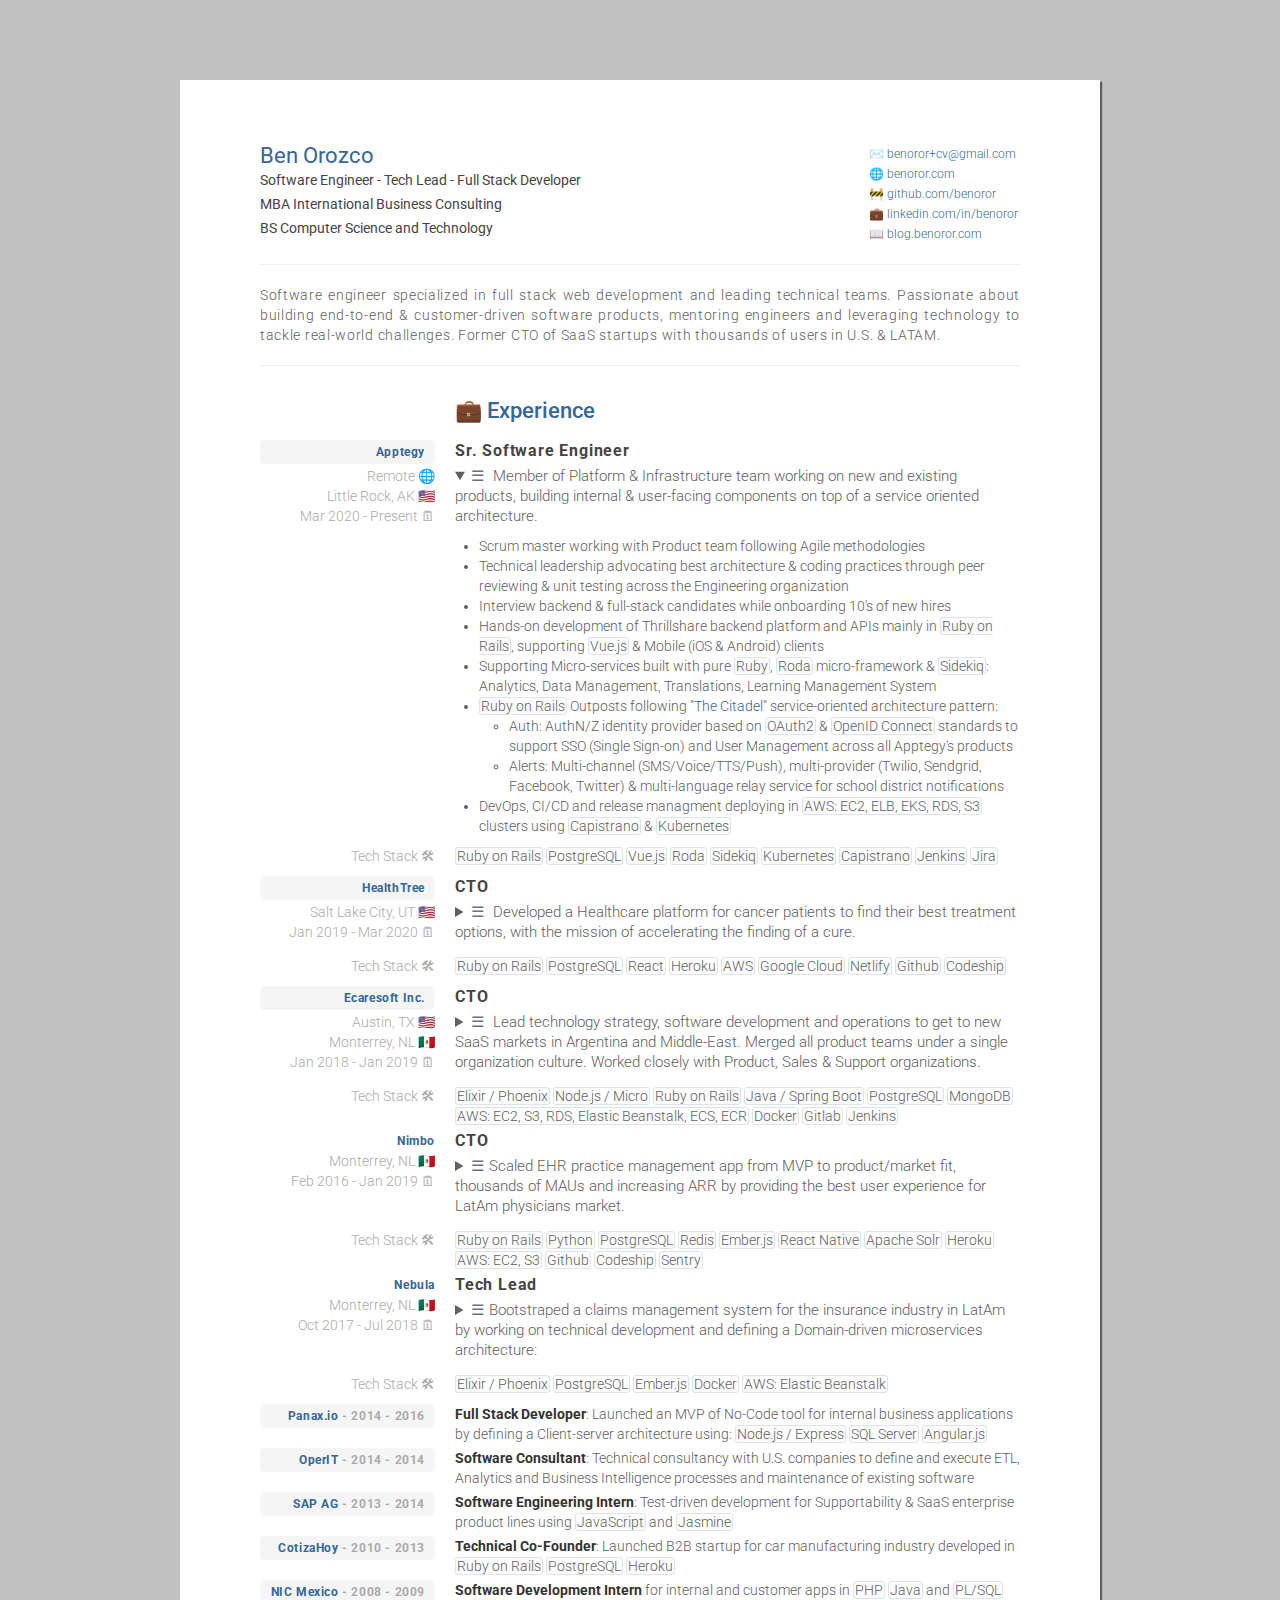
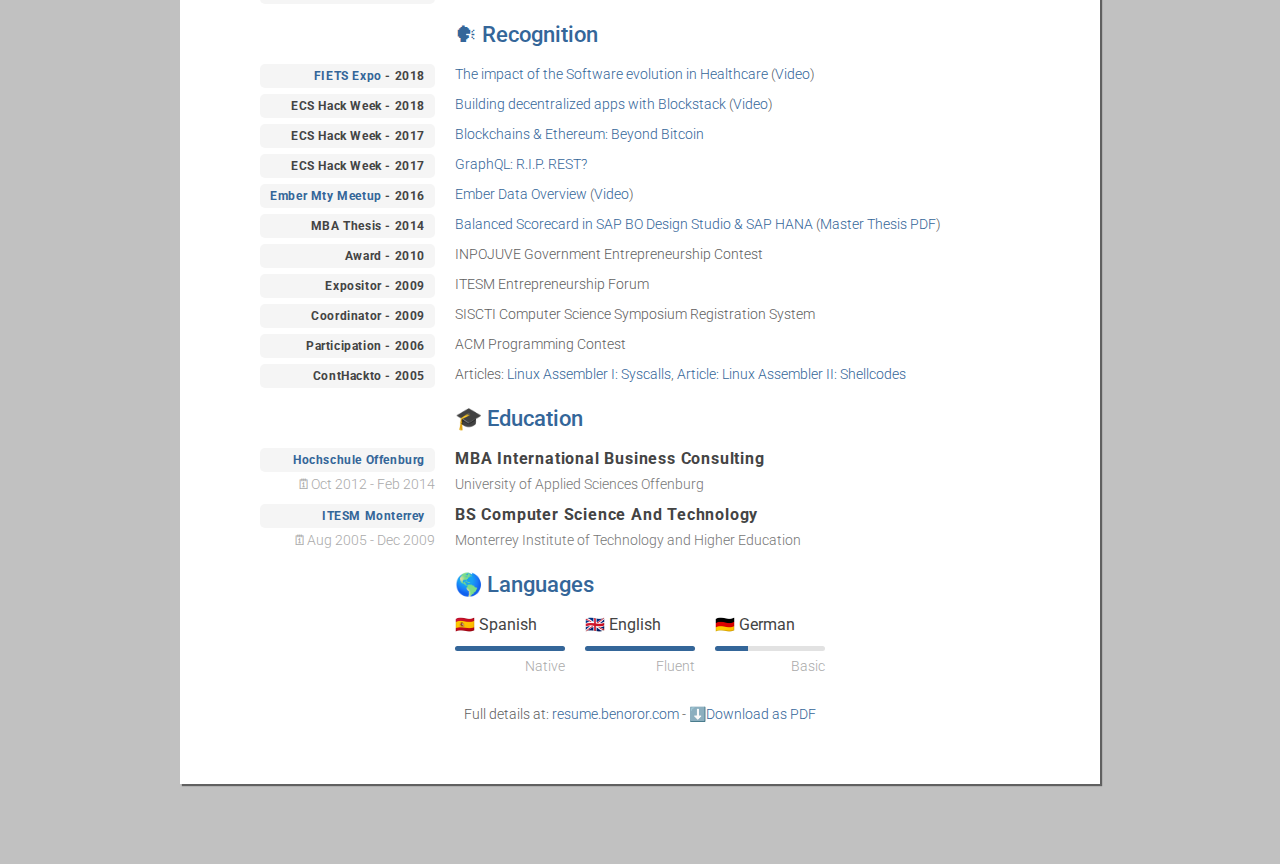
==== commit 16b33870: "Ref: Include months in dates" ====
--- a/index.html
+++ b/index.html
@@ -71,25 +71,25 @@
             <p>
               <span class="mute">Remote 🌐</span><br/>
               <span class="mute">Little Rock, AK 🇺🇸</span><br/>
-              <span class="mute">2020 - Present 🗓</span>
+              <span class="mute">Mar 2020 - Present 🗓</span>
             </p>
           </div>
           <div class="span9 cv-item-details">
             <h4>Sr. Software Engineer</h4>
             <details open>
               <summary>
-								Member of Platform & Infrastructure team developing existing and new EdTech products on top of a service oriented architecture
+								Member of Platform & Infrastructure team working on new and existing products, building internal & user-facing components on top of a service oriented architecture.
 							</summary>
               <p>
                 <ul>
 									<li>Scrum master working with Product team following Agile methodologies</li>
-									<li>Advocate best architecture & coding practices, peer reviewing & unit testing across the Engineering organization</i>
+									<li>Technical leadership advocating best architecture & coding practices through peer reviewing & unit testing across the Engineering organization</i>
 									<li>Interview backend & full-stack candidates while onboarding 10's of new hires</li>
 									<li>Hands-on development of Thrillshare backend platform and APIs mainly in <span class="highlight">Ruby on Rails</span>, supporting <span class="highlight">Vue.js</span> & Mobile (iOS & Android) clients</li>
 									<li>Supporting Micro-services built with pure <span class="highlight">Ruby</span>, <span class="highlight">Roda</span> micro-framework & <span class="highlight">Sidekiq</span>: Analytics, Data Management, Translations, Learning Management System</li>
-									<li><span class="highlight">Ruby on Rails</span> Outposts following <a href="https://m.signalvnoise.com/the-majestic-monolith-can-become-the-citadel/">The Citadel</a> service-oriented architecture pattern:</li>
+									<li><span class="highlight">Ruby on Rails</span> Outposts following "<a href="https://m.signalvnoise.com/the-majestic-monolith-can-become-the-citadel/">The Citadel</a>" service-oriented architecture pattern:</li>
 									<ul>
-										<li>Auth: AuthN/Z identity provider based on OAuth2 & OpenID Connect standards to support SSO (Single Sign-on) and User Management across all Apptegy's products</li>
+										<li>Auth: AuthN/Z identity provider based on <span class="highlight">OAuth2</span> & <span class="highlight">OpenID Connect</span> standards to support SSO (Single Sign-on) and User Management across all Apptegy's products</li>
 										<li>Alerts: Multi-channel (SMS/Voice/TTS/Push), multi-provider (Twilio, Sendgrid, Facebook, Twitter) & multi-language relay service for school district notifications</li>
 									</ul>
 									<li>DevOps, CI/CD and release managment deploying in <span class="highlight">AWS: EC2, ELB, EKS, RDS, S3</span> clusters using <span class="highlight">Capistrano</span> & <span class="highlight">Kubernetes</span></li>
@@ -121,7 +121,7 @@
             <h6><a href="https://www.healthtree.org">HealthTree</a></h6>
             <p>
               <span class="mute">Salt Lake City, UT 🇺🇸</span><br/>
-              <span class="mute">2019 - 2020 🗓</span>
+              <span class="mute">Jan 2019 - Mar 2020 🗓</span>
             </p>
           </div>
           <div class="span9 cv-item-details">
@@ -166,7 +166,7 @@
             <p>
               <span class="mute">Austin, TX 🇺🇸</span><br/>
               <span class="mute">Monterrey, NL 🇲🇽</span><br/>
-              <span class="mute">2018 - 2019 🗓</span><br/>
+              <span class="mute">Jan 2018 - Jan 2019 🗓</span><br/>
             </p>
             <!-- <a href="https://www.getcirrus.com/en">Cirrus</a>,
             <a href="https://www.usenebula.com/">Nebula</a>,
@@ -216,7 +216,7 @@
 						<a href="http://www.nimbo-x.com/">Nimbo</a>
             <p>
               <span class="mute">Monterrey, NL 🇲🇽</span><br/>
-              <span class="mute">2016 - 2019 🗓</span><br/>
+              <span class="mute">Feb 2016 - Jan 2019 🗓</span><br/>
             </p>
           </div>
           <div class="span9 cv-item-details">
@@ -260,7 +260,7 @@
             <a href="https://www.usenebula.com/">Nebula</a><br/>
             <p>
 							<span class="mute">Monterrey, NL 🇲🇽</span><br/>
-              <span class="mute">2017 - 2018 🗓</span><br/>
+              <span class="mute">Oct 2017 - Jul 2018 🗓</span><br/>
             </p>
           </div>
           <div class="span9 cv-item-details">
